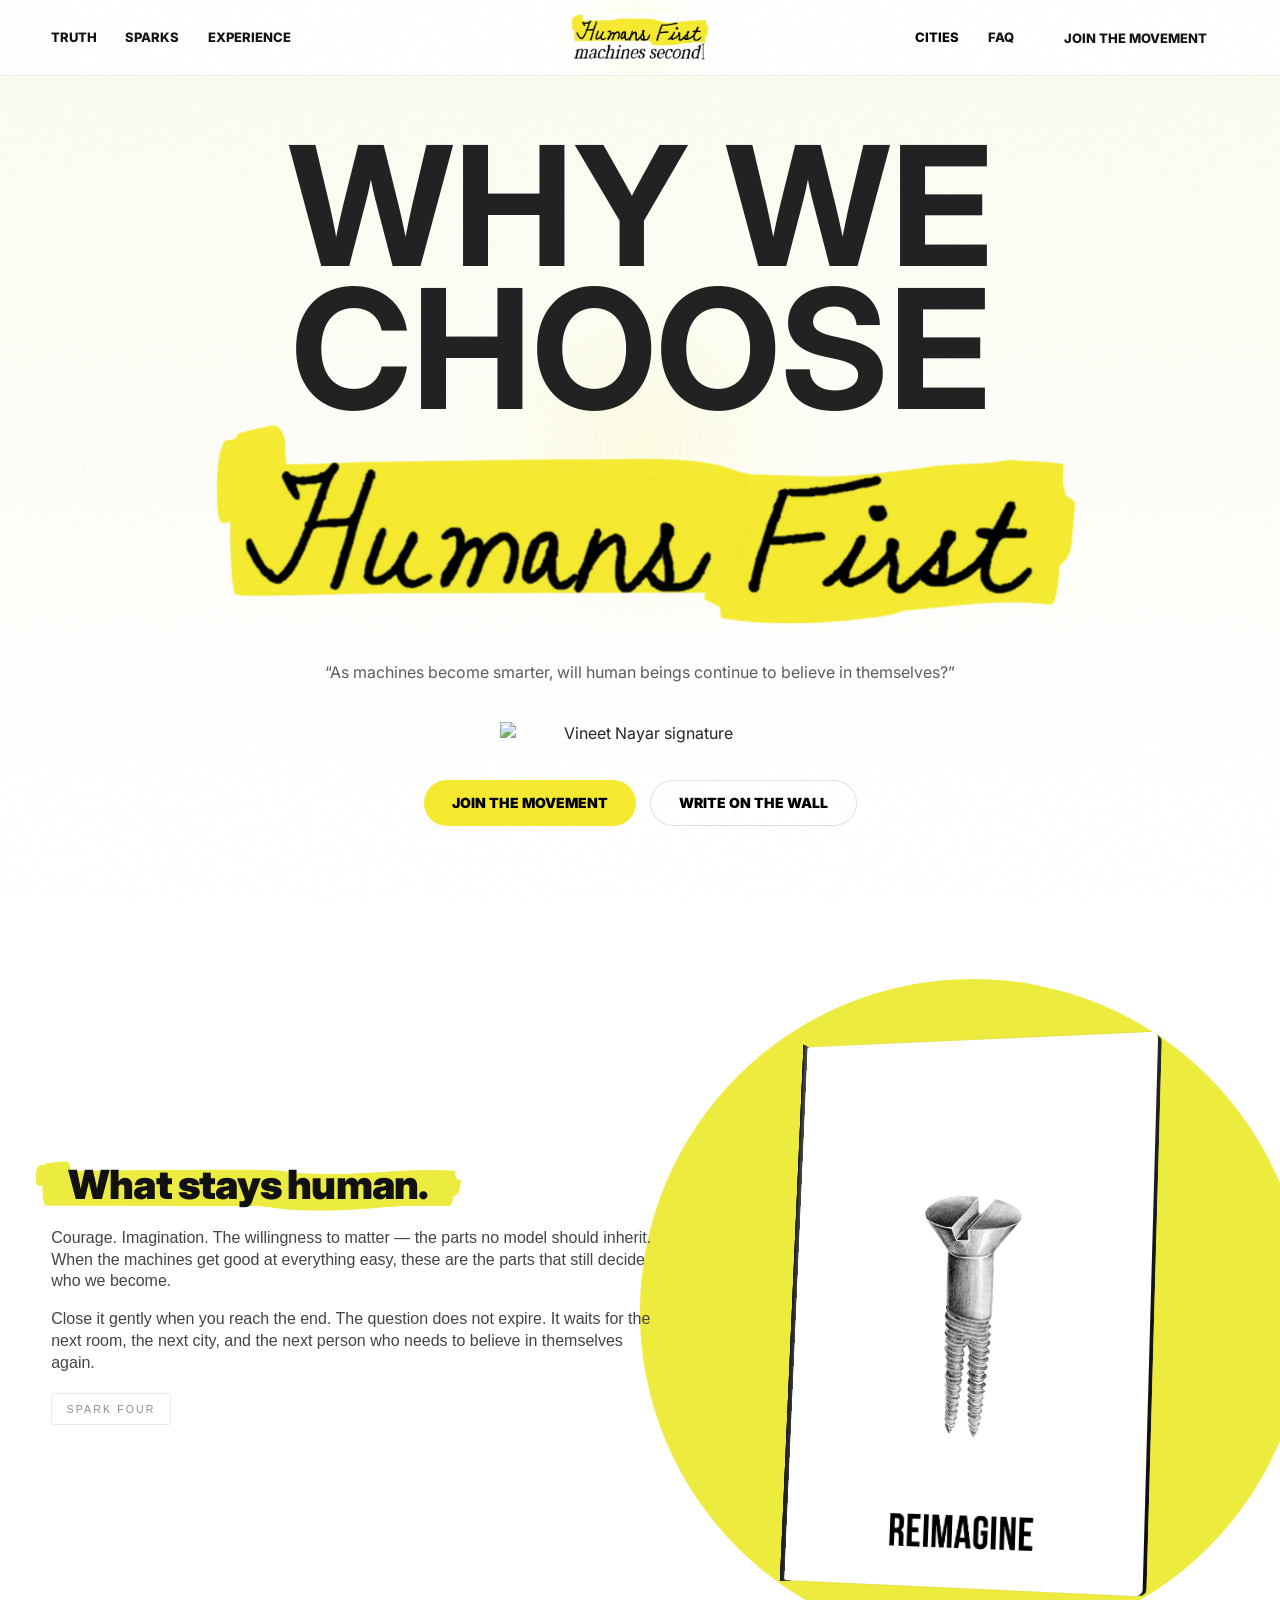
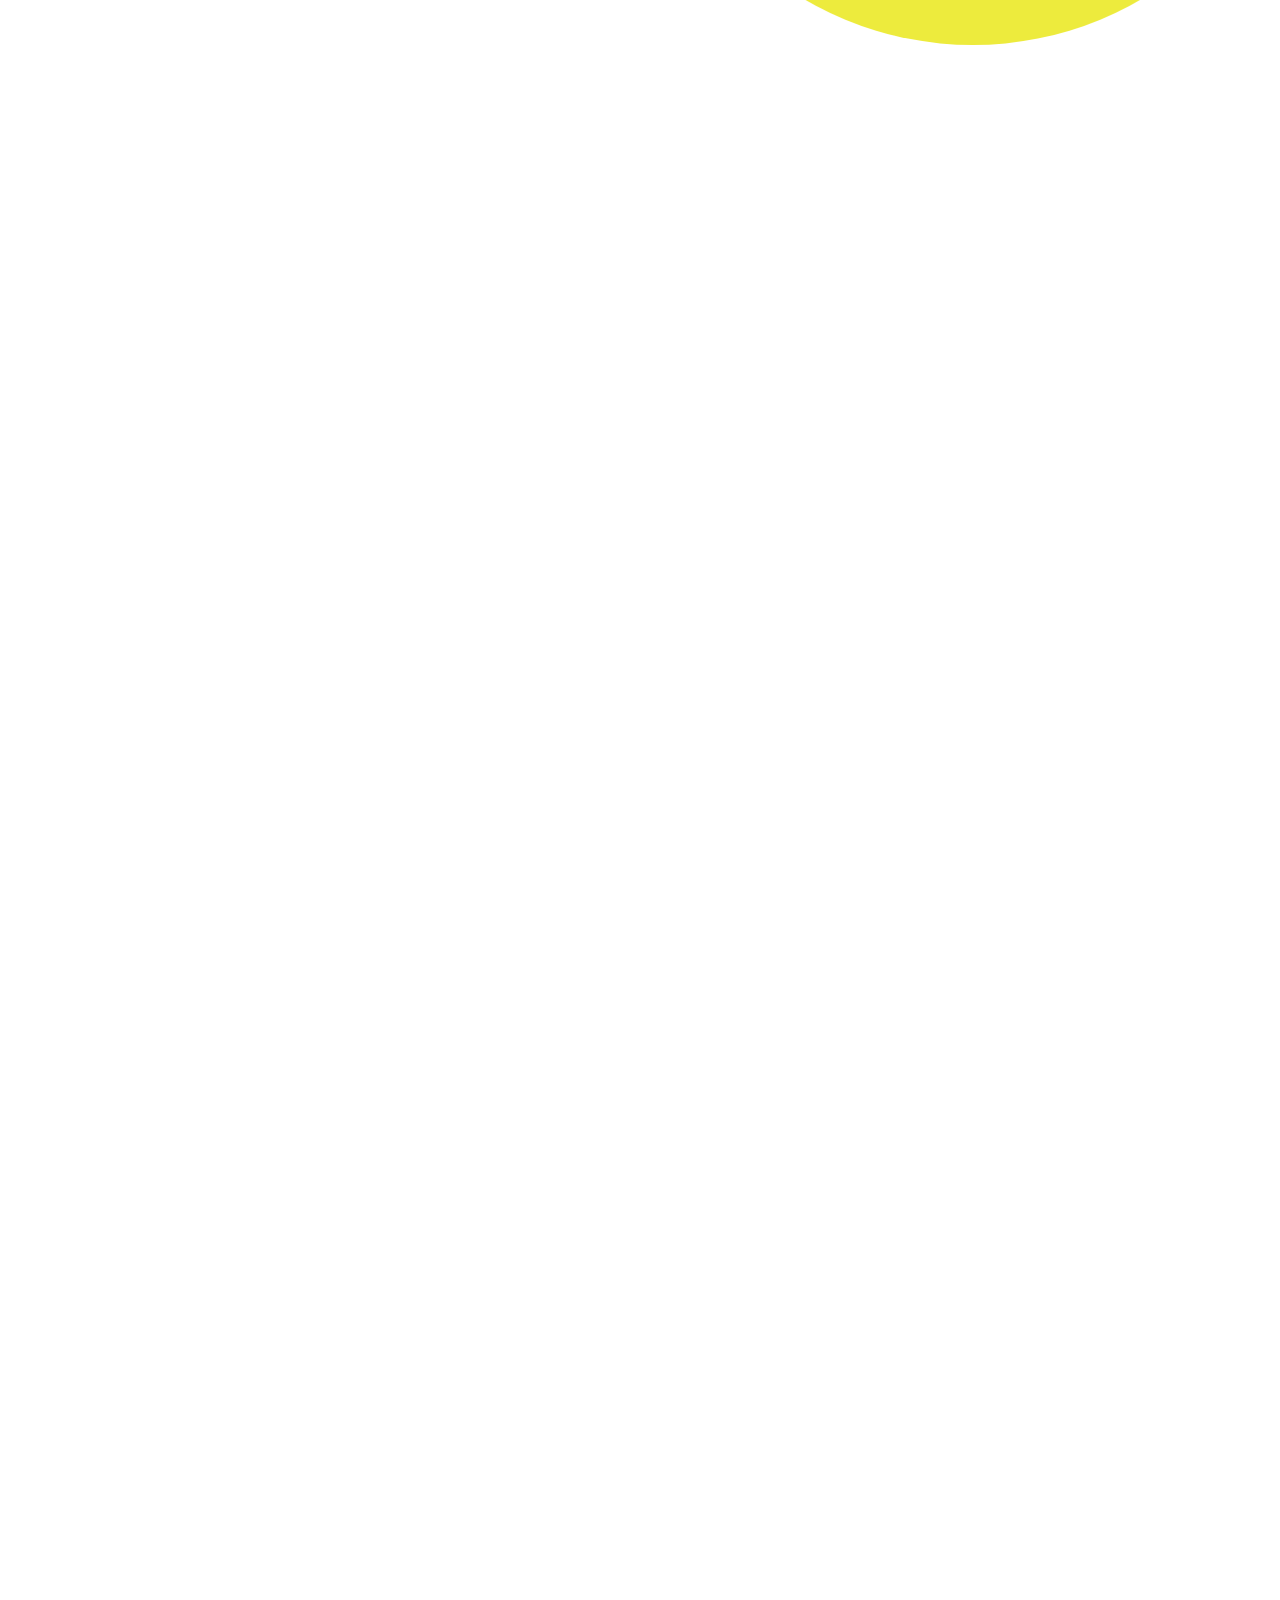
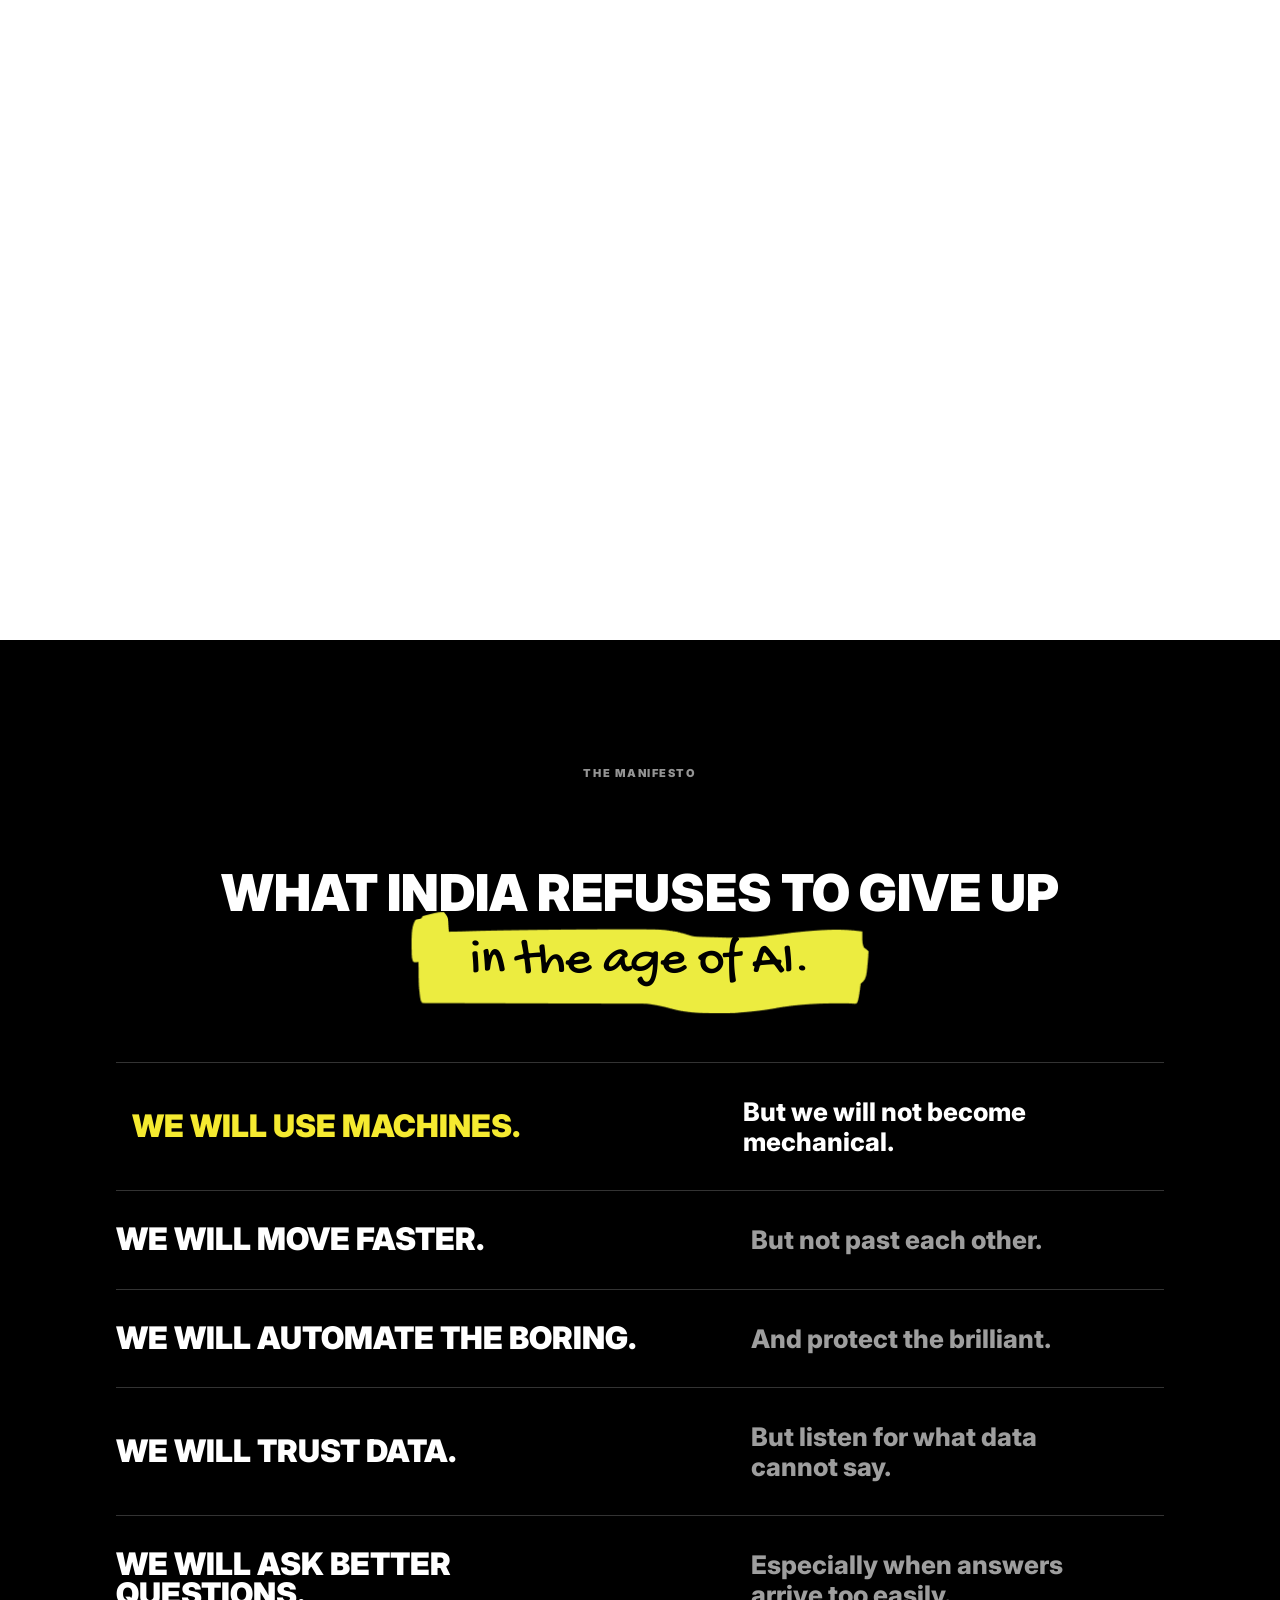
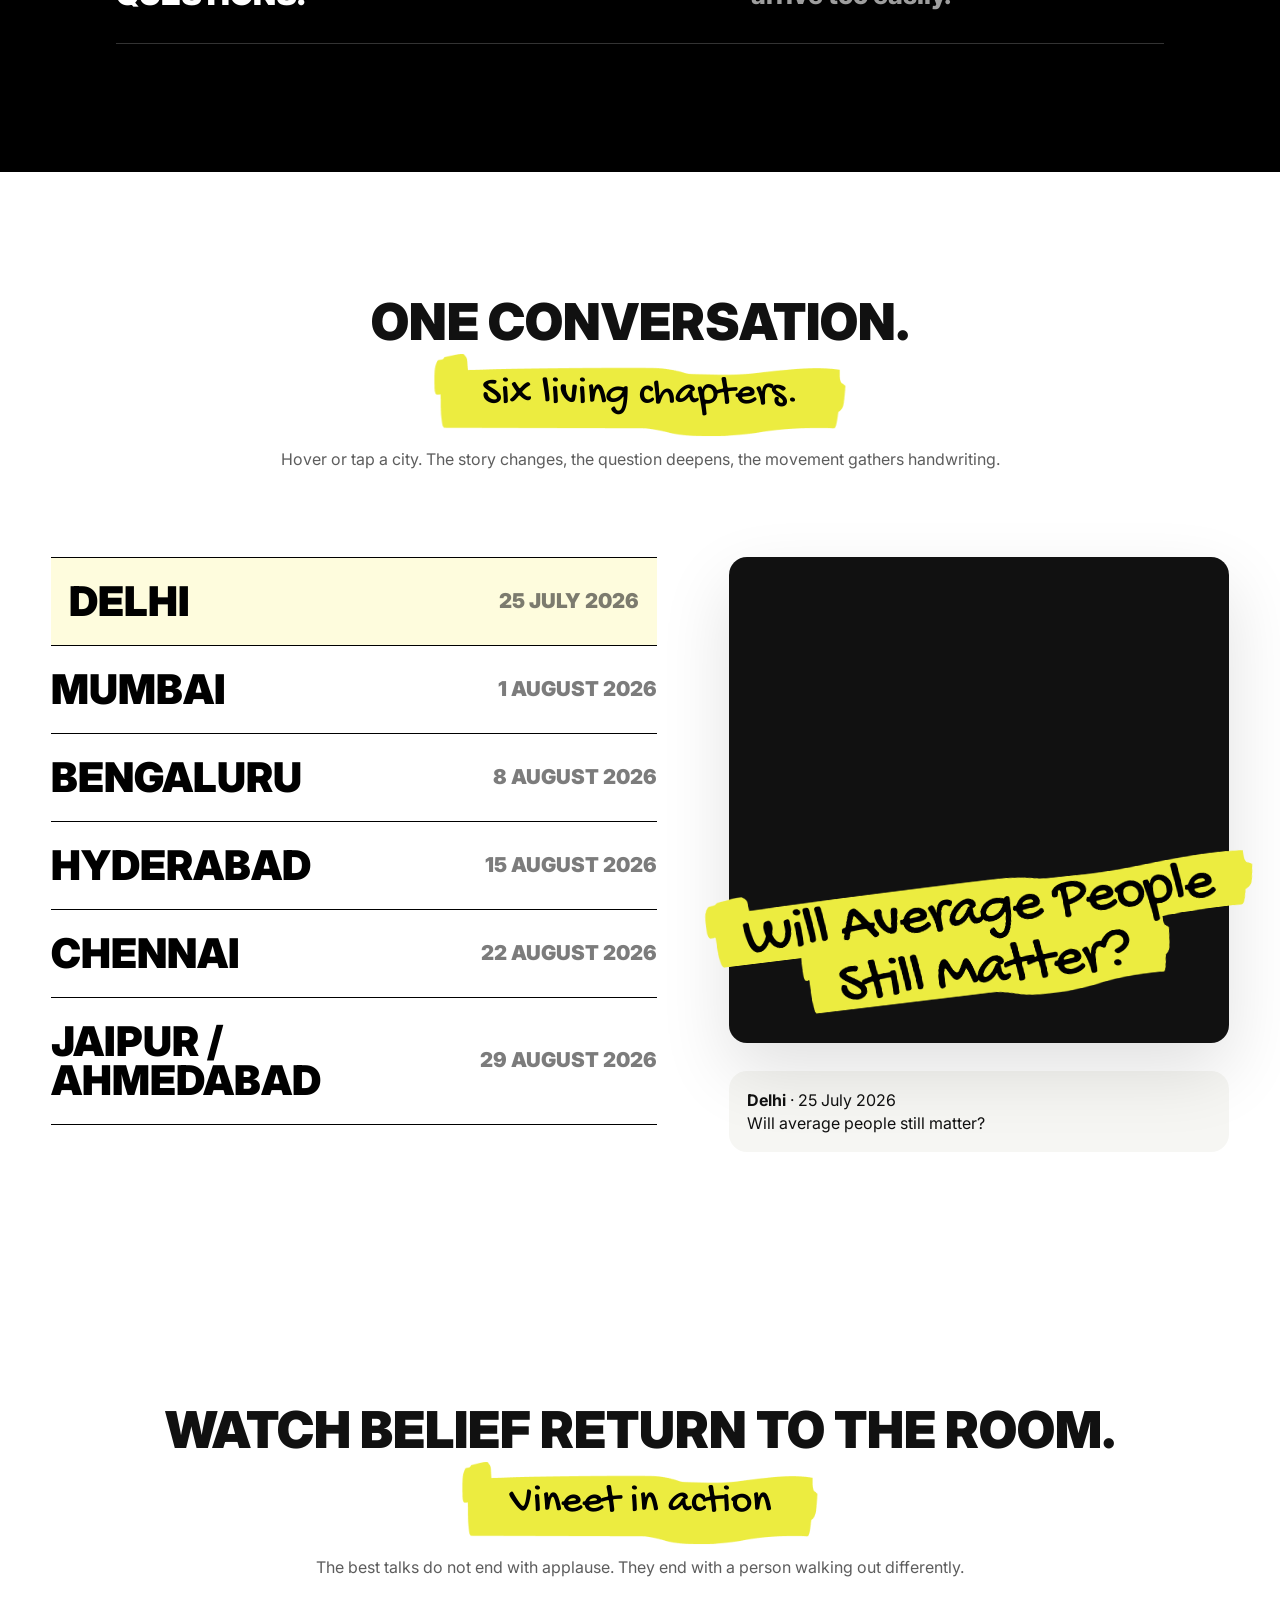
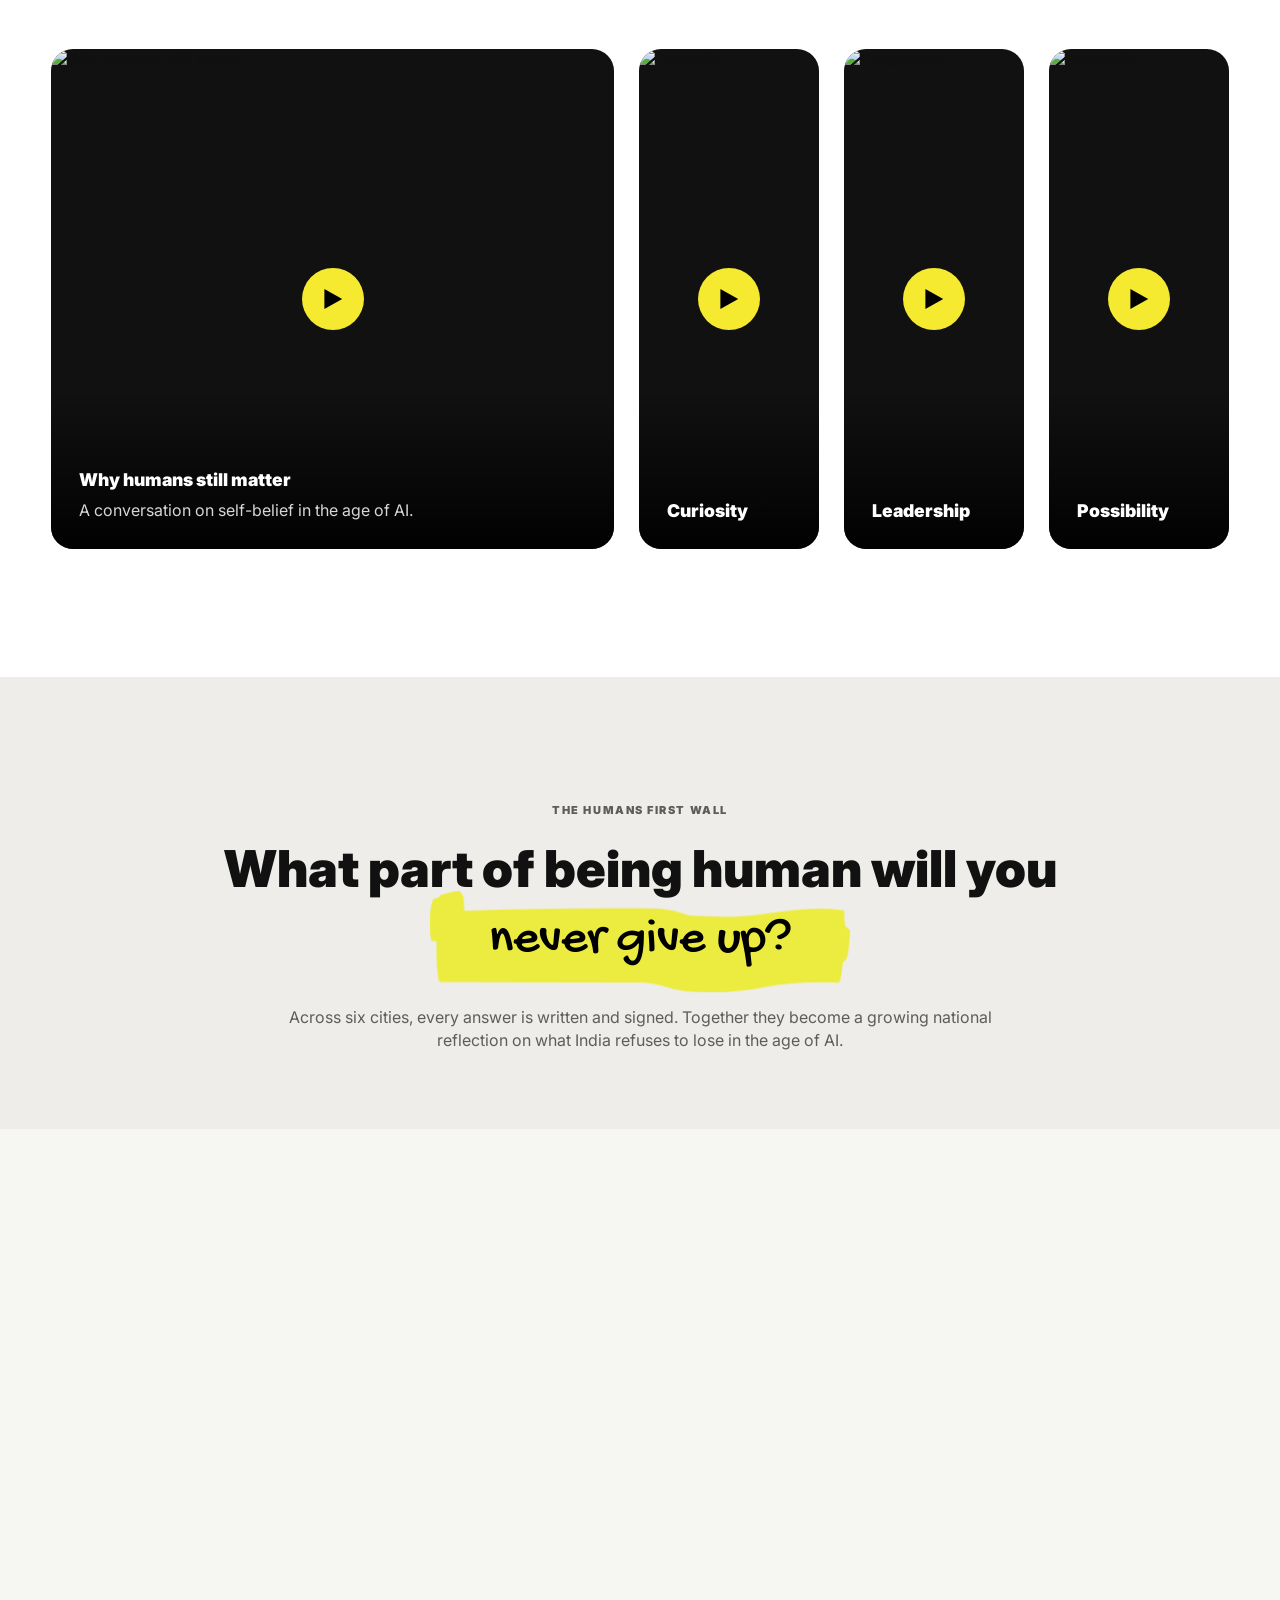
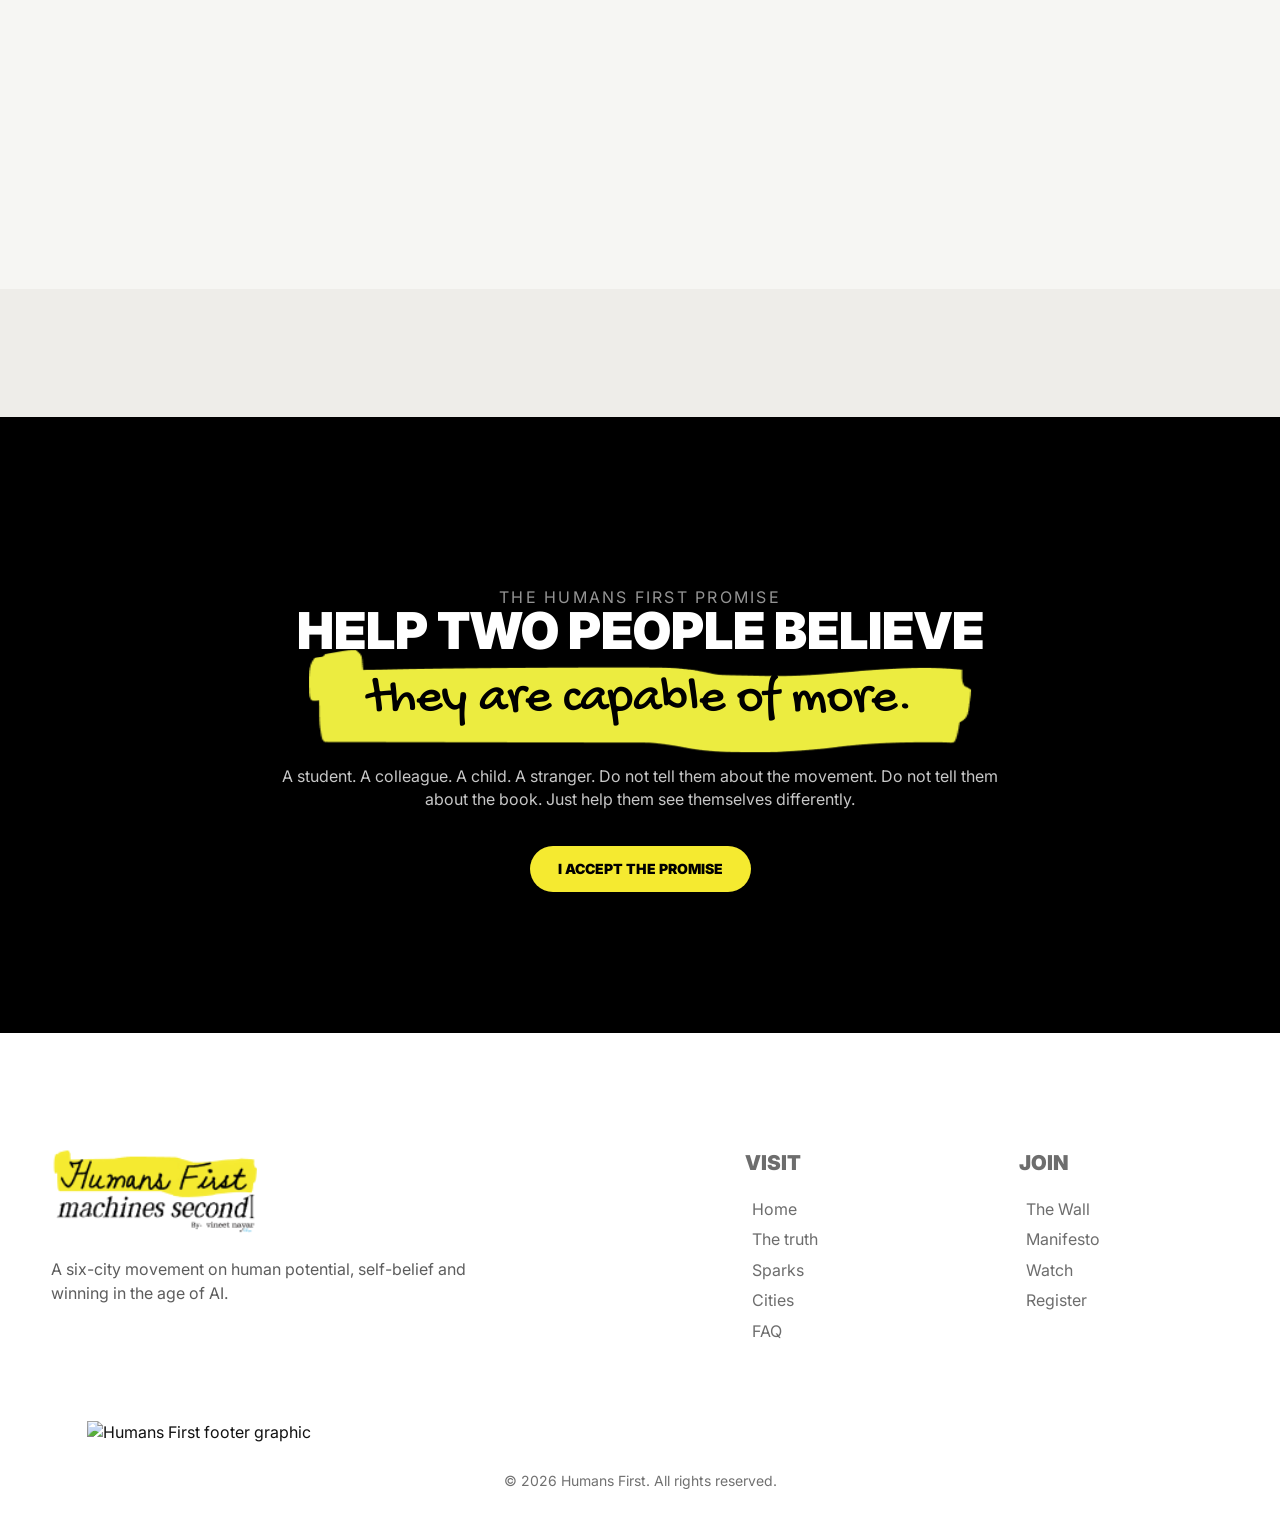
==== index.html @ f8908c8c "Initial commit: Vineet Nayar book UAT site Add HTML, CSS, JS, and assets for the book presentation s" ====
<!doctype html>
<html lang="en">
<head>
  <meta charset="utf-8" />
  <meta name="viewport" content="width=device-width, initial-scale=1" />
  <title>The Humans First Series - Stay Curious. Stay Inspired.</title>
  <meta name="description" content="A movement-led experience website for The Humans First Series with Vineet Nayar." />
  <link rel="preconnect" href="https://fonts.googleapis.com">
  <link rel="preconnect" href="https://fonts.gstatic.com" crossorigin>
  <link href="https://fonts.googleapis.com/css2?family=Gochi+Hand&family=Inter:wght@400;500;600;700;800;900&display=swap" rel="stylesheet">
  <link href="https://fonts.googleapis.com/css2?family=Playfair+Display:ital,wght@0,500;0,700;1,500&display=swap" rel="stylesheet">
  <link rel="stylesheet" href="styles.css?v=20260611-footer" />
  <link rel="stylesheet" href="humans-first-1.css?v=20260611-book-copy" />
</head>
<body>
  <div class="progress" aria-hidden="true"></div>
  <div class="noise" aria-hidden="true"></div>
  <div class="cursor-glow" aria-hidden="true"></div>

  <header class="topbar">
    <nav class="nav" aria-label="Primary navigation" data-nav>
      <span class="nav-orb" aria-hidden="true"></span>
      <div class="nav-group nav-left">
        <a href="#truth" data-section-link="truth">Truth</a>
        <a href="#sparks" data-section-link="sparks">Sparks</a>
        <a href="#experience" data-section-link="experience">Experience</a>
      </div>

      <a href="#top" class="brand" aria-label="The Humans First Series home">
        <img class="brand-logo" src="assets/figma/logo-no-underline.png" alt="Humans First Series" />
      </a>

      <div class="nav-group nav-right">
        <a href="#cities" data-section-link="cities">Cities</a>
        <a href="#faq" data-section-link="faq">FAQ</a>
        <button class="nav-cta magnetic" type="button" data-open-modal>Join the movement</button>
      </div>
    </nav>
  </header>

  <main id="top">
    <section class="hero" data-hero>
      <div class="hero-content">
        <h1 class="display">
          <span><b>Why we choose</b></span>
          <span><b><img class="hero-mark" src="assets/figma/hero-mark.png" alt="Humans First" /></b></span>
        </h1>

        <p class="hero-quote reveal on">“As machines become smarter, will human beings continue to believe in themselves?”</p>

        <img class="hero-signature" src="https://storage.googleapis.com/storage.magicpath.ai/user/291020608010072064/figma-assets/168b845d-7080-4a93-8f59-592f2b1e17f7.png" alt="Vineet Nayar signature" />

        <div class="hero-actions">
          <button class="btn magnetic" type="button" data-open-modal>Join the movement</button>
          <a class="btn secondary magnetic" href="#wall">Write on the wall</a>
        </div>
      </div>
    </section>

    <section class="hf-book-anim" data-hf-book aria-label="Humans First book experience">
      <div class="hf-track" id="hf-track">
        <div class="hf-stage">
          <div class="hf-hairline" id="hf-hairline" aria-hidden="true"></div>
          <div class="hf-circle" id="hf-circle" aria-hidden="true"></div>

          <div class="hf-book-scene" id="hf-bookScene">
            <div class="hf-book" id="hf-book">
              <div class="hf-back-board" aria-hidden="true"></div>
              <div class="hf-page-stack" aria-hidden="true">
                <span class="hf-page-layer"></span>
                <span class="hf-page-layer"></span>
                <span class="hf-page-layer"></span>
                <span class="hf-page-layer"></span>
                <span class="hf-page-layer"></span>
                <span class="hf-page-layer"></span>
                <span class="hf-page-layer"></span>
                <span class="hf-page-layer"></span>
                <span class="hf-page-layer"></span>
                <span class="hf-page-layer"></span>
                <span class="hf-page-layer"></span>
                <span class="hf-page-layer"></span>
              </div>
              <div class="hf-spine" aria-hidden="true"></div>
              <div class="hf-fore-edge" aria-hidden="true"></div>

              <div class="hf-sheet hf-page-base">
                <div class="hf-page-content" id="hf-pageBase"></div>
              </div>
              <div class="hf-sheet hf-turn" id="hf-turn">
                <div class="hf-page-content" id="hf-pageTurn"></div>
              </div>

              <div class="hf-sheet hf-cover" id="hf-cover">
                <img src="https://ik.imagekit.io/zkan0at6z/op%201.png" alt="Humans First, Machines Second book cover" />
              </div>

              <div class="hf-gloss" aria-hidden="true"></div>
              <button class="hf-cta" id="hf-cta" type="button"><span class="dot"></span>What it is</button>
            </div>
          </div>

          <div class="hf-blocks" id="hf-blocks">
            <div class="hf-block hf-block-tr">
              <div class="hf-ico"><svg viewBox="0 0 24 24" aria-hidden="true"><path d="M5 12h14M13 6l6 6-6 6"/></svg></div>
              <h3>NOT A LAUNCH.</h3>
              <p>A six-city conversation about confidence, possibility and the parts of us no machine should inherit.</p>
            </div>
            <div class="hf-block hf-block-bl">
              <div class="hf-ico"><svg viewBox="0 0 24 24" aria-hidden="true"><path d="M12 21s-7-4.35-9.5-8A5 5 0 0 1 12 6a5 5 0 0 1 9.5 7c-2.5 3.65-9.5 8-9.5 8z"/></svg></div>
              <h3>NOT ANTI-AI.</h3>
              <p>Pro-human. Pro-courage. Pro-imagination. Pro-the-person-who-has-forgotten-they-still-matter.</p>
            </div>
            <div class="hf-block hf-block-tl">
              <div class="hf-ico"><svg viewBox="0 0 24 24" aria-hidden="true"><path d="M4 19V5a2 2 0 0 1 2-2h10l4 4v12M8 7h6M8 11h8M8 15h5"/></svg></div>
              <h3>NOT A LECTURE.</h3>
              <p>Thirty sparks, not thirty rules — meant to be argued with, not memorised.</p>
            </div>
            <div class="hf-block hf-block-br">
              <div class="hf-ico"><svg viewBox="0 0 24 24" aria-hidden="true"><path d="M12 2v6M12 16v6M4 12h6M16 12h4M6 6l3 3M15 15l3 3M18 6l-3 3M9 15l-3 3"/></svg></div>
              <h3>NOT THE END.</h3>
              <p>The beginning of a question worth keeping: what stays human when the machines get good?</p>
            </div>
          </div>

          <div class="hf-copy">
            <div class="hf-panel" data-index="1">
              <div class="num">01 — THE PREMISE</div>
              <h3><span class="hf-heading-highlight">Humans first.</span></h3>
              <p>Before the tools, before the speed, before the scale — the person. Everything starts there. This book is not a manual for working faster. It is a reminder that judgment, conscience, and care still belong to us.</p>
              <p>Tap “What it is” to see how the movement begins. Then scroll slowly — the cover opens, the argument unfolds, and each page asks a different question about what we refuse to surrender.</p>
              <span class="tag">Spark One</span>
            </div>
            <div class="hf-panel" data-index="2">
              <div class="num">02 — THE TURN</div>
              <h3><span class="hf-heading-highlight">Machines second.</span></h3>
              <p>Not last, not feared — second. Powerful in service of judgment, never in place of it. Machines can calculate and recommend. They cannot carry the weight of a conscience or the context of a life lived in full.</p>
              <p>Turn the page and watch what changes: speed without soul is still just noise. The book makes room for a different kind of winning — one that keeps the human filament at the center.</p>
              <span class="tag">Spark Two</span>
            </div>
            <div class="hf-panel" data-index="3">
              <div class="num">03 — THE SPARKS</div>
              <h3><span class="hf-heading-highlight">Reimagine winning.</span></h3>
              <p>Thirty sparks to rethink what success looks like in an age that automates the easy parts. Each one is small enough to hold in your hand and sharp enough to cut through the fog of inevitability.</p>
              <p>Read one slowly. Push back if you disagree. This is not a book you finish in a hurry — it is a book you use to start better conversations in your team, your family, and your city.</p>
              <span class="tag">Spark Three</span>
            </div>
            <div class="hf-panel" data-index="4">
              <div class="num">04 — THE STAKES</div>
              <h3><span class="hf-heading-highlight">What stays human.</span></h3>
              <p>Courage. Imagination. The willingness to matter — the parts no model should inherit. When the machines get good at everything easy, these are the parts that still decide who we become.</p>
              <p>Close it gently when you reach the end. The question does not expire. It waits for the next room, the next city, and the next person who needs to believe in themselves again.</p>
              <span class="tag">Spark Four</span>
            </div>
          </div>

          <div class="hf-hero-cap" id="hf-heroCap">
            <h2>Humans First, Machines Second</h2>
            <div class="sub">Vineet Nayar · 30 Sparks to Reimagine Winning</div>
          </div>

          <div class="hf-cue" id="hf-cue">Scroll to explore</div>
        </div>
      </div>
    </section>

    <!-- Movement section hidden for now
    <section class="movement" data-movement>
      <div class="centerline" aria-hidden="true"></div>
      <div class="dotpin" aria-hidden="true"></div>
      <div class="movement-sticky">
        <div class="orb-stage">
          <div class="big-orb" aria-hidden="true"></div>
          <img class="book-mock" src="assets/figma/book.png" alt="Humans First Machines Second book mockup" />
        </div>
        <div class="move-copy left reveal">
          <h4>Not anti-AI.</h4>
          <p>Pro-human. Pro-courage. Pro-imagination. Pro-the-person-who-has-forgotten-they-still-matter.</p>
        </div>
        <div class="move-copy right reveal">
          <h4>Not a launch.</h4>
          <p>A six-city conversation about confidence, possibility and the parts of us no machine should inherit.</p>
        </div>
      </div>
    </section>
    -->

    <!-- Truth section hidden for now
    <section class="section truth" id="truth">
      <div class="wrap truth-grid">
        <div class="truth-copy">
          <p class="eyebrow reveal">The uneasy truth</p>
          <h2 class="display section-title reveal">People are not<br>afraid of AI.</h2>
          <p class="section-subtitle reveal"><span class="hand-highlight">They are afraid of becoming invisible.</span></p>
        </div>
        <div class="truth-panels" data-panels>
          <article class="truth-panel reveal active">
            <span>01</span>
            <h5>Students feel average before life begins.</h5>
            <p>They are told to move faster, learn faster, adapt faster until the future begins to sound like a race they joined late.</p>
          </article>
          <article class="truth-panel reveal">
            <span>02</span>
            <h5>Professionals keep proving they still matter.</h5>
            <p>Every new tool arrives with a small private question: am I becoming useful, or merely easier to replace?</p>
          </article>
          <article class="truth-panel reveal">
            <span>03</span>
            <h5>Leaders are building AI-first organizations.</h5>
            <p>But the winning organizations will be human-first: places where judgment, trust and courage move faster than fear.</p>
          </article>
        </div>
      </div>
    </section>
    -->

    <!-- Conversation section hidden for now -->
    <!--
    <section class="section conversation" id="conversation">
      <div class="wrap center">
        <h2 class="display section-title reveal">A book that behaves like a matchstick.</h2>
        <p class="section-subtitle reveal"><span class="hand-highlight">Thirty sparks. One fire.</span></p>
        <p class="lede reveal">Humans First, Machines Second is written for the moment when intelligence is everywhere and belief feels scarce. It does not ask people to outrun machines. It asks them to remember what machines do not carry: conscience, context, care, wonder, rebellion, forgiveness and the strange human ability to begin again.</p>

        <div class="cards cards-captioned">
          <article class="card reveal">
            <div class="card-flip">
              <img class="card-face card-front" src="assets/figma/trust.png" alt="Trust illustration" />
              <img class="card-face card-back" src="assets/figma/Trust-flip.png" alt="Trust illustration alternate" />
            </div>
            <h3 class="sr-only">Trust</h3>
          </article>
          <article class="card reveal">
            <div class="card-flip">
              <img class="card-face card-front" src="assets/figma/empower.png" alt="Empower illustration" />
              <img class="card-face card-back" src="assets/figma/Empower-flip.png" alt="Empower illustration alternate" />
            </div>
            <h3 class="sr-only">Empower</h3>
          </article>
          <article class="card amplify reveal">
            <div class="card-flip">
              <img class="card-face card-front" src="assets/figma/amplify.png" alt="Amplify illustration" />
              <img class="card-face card-back" src="assets/figma/Amplify-flip.png" alt="Amplify illustration alternate" />
            </div>
            <h3 class="sr-only">Amplify</h3>
          </article>
          <article class="card reveal">
            <div class="card-flip">
              <img class="card-face card-front" src="assets/figma/reimagine.png" alt="Reimagine illustration" />
              <img class="card-face card-back" src="assets/figma/Reimagine-flip.png" alt="Reimagine illustration alternate" />
            </div>
            <h3 class="sr-only">Reimagine</h3>
          </article>
        </div>
      </div>
    </section>
    -->

    <section class="section manifesto" id="manifesto">
      <div class="wrap manifesto-wrap">
        <p class="eyebrow reveal">The manifesto</p>
        <h2 class="display reveal manifesto-title">What India refuses to give up <span class="hand-highlight">in the age of AI.</span></h2>
        <div class="manifesto-lines" data-manifesto>
          <button type="button" class="manifesto-line reveal active"><h4>We will use machines.</h4><em>But we will not become mechanical.</em></button>
          <button type="button" class="manifesto-line reveal"><h4>We will move faster.</h4><em>But not past each other.</em></button>
          <button type="button" class="manifesto-line reveal"><h4>We will automate the boring.</h4><em>And protect the brilliant.</em></button>
          <button type="button" class="manifesto-line reveal"><h4>We will trust data.</h4><em>But listen for what data cannot say.</em></button>
          <button type="button" class="manifesto-line reveal"><h4>We will ask better questions.</h4><em>Especially when answers arrive too easily.</em></button>
        </div>
      </div>
    </section>

    <!-- Sparks section hidden for now -->
    <!--
    <section class="section sparks" id="sparks">
      <div class="wrap center">
        <p class="eyebrow reveal">Inside the book</p>
        <h2 class="display section-title reveal">Five sparks from thirty.</h2>
        <p class="lede reveal">Tap a spark. Let it open. Each is a small argument for human agency.</p>
      </div>
      <div class="wrap spark-list" data-accordion>
        <article class="spark-item open reveal">
          <button type="button"><h4>Your People Are Your Algorithm</h4><b>01</b></button>
          <div class="spark-body"><p>Tools do not create judgment. Dashboards do not create courage. The human filament is still the source of light.</p></div>
        </article>
        <article class="spark-item reveal">
          <button type="button"><h4>Humans Are the Loop</h4><b>02</b></button>
          <div class="spark-body"><p>People are not checkpoints in a machine process. They are the moral loop, the context loop, the consequence loop.</p></div>
        </article>
        <article class="spark-item reveal">
          <button type="button"><h4>AI Is a Guide, Not a God</h4><b>03</b></button>
          <div class="spark-body"><p>A recommendation can point. It cannot care. It cannot know what kind of life, company or country we are trying to build.</p></div>
        </article>
        <article class="spark-item reveal">
          <button type="button"><h4>AI Puts Jugaad on Steroids</h4><b>04</b></button>
          <div class="spark-body"><p>Human ingenuity under constraint is not obsolete. With AI, it becomes more available, more daring and more democratic.</p></div>
        </article>
        <article class="spark-item reveal">
          <button type="button"><h4>Highlight Hallucinations Early</h4><b>05</b></button>
          <div class="spark-body"><p>The confident wrong answer is the new workplace hazard. The antidote is alert, humble, human scrutiny.</p></div>
        </article>
      </div>
    </section>
    -->

    <!-- Experience section hidden for now -->
    <!--
    <section class="section experience" id="experience">
      <div class="wrap center">
        <p class="eyebrow reveal">The live experience</p>
        <h2 class="display section-title reveal experience-title">Designed like a memory, <span class="hand-highlight">not a meeting.</span></h2>
        <p class="lede reveal">No panel clutter. No cold podium. No corporate theatre. Just a room, a question, a story, a wall, a promise, and the possibility that someone leaves believing in themselves again.</p>
      </div>
      <div class="wrap experience-rail">
        <article class="rail-card featured reveal" data-rail-index="0"><div class="rail-content"><h5>Arrive</h5><p>Write on the Humans First Wall before the room tells you what to think.</p></div><div class="rail-image"><img class="rail-icon" src="assets/figma/enter.png" alt="Arrive" /></div></article>
        <article class="rail-card reveal" data-rail-index="1"><div class="rail-content"><h5>Listen</h5><p>A Sampark child, teacher or parent opens with a story. No statistics. Just life.</p></div><div class="rail-image"><img class="rail-icon" src="assets/figma/listen.png" alt="Listen" /></div></article>
        <article class="rail-card reveal" data-rail-index="2"><div class="rail-content"><h5>Reflect</h5><p>Vineet speaks for 30 minutes on winning without surrendering what makes us human.</p></div><div class="rail-image"><img class="rail-icon" src="assets/figma/reflect.png" alt="Reflect" /></div></article>
        <article class="rail-card reveal" data-rail-index="3"><div class="rail-content"><h5>Ask</h5><p>The audience brings its questions: careers, children, leadership, fear, hope.</p></div><div class="rail-image"><img class="rail-icon" src="assets/figma/ask.png" alt="Ask" /></div></article>
        <article class="rail-card reveal" data-rail-index="4"><div class="rail-content"><h5>Promise</h5><p>Help at least two people discover what they are capable of becoming.</p></div><div class="rail-image"><img class="rail-icon" src="assets/figma/promise.png" alt="Promise" /></div></article>
      </div>
    </section>
    -->

    <section class="section chapters" id="cities">
      <div class="wrap center">
        <h2 class="display section-title reveal">One conversation.</h2>
        <p class="section-subtitle reveal"><span class="hand-highlight">Six living chapters.</span></p>
        <p class="lede reveal">Hover or tap a city. The story changes, the question deepens, the movement gathers handwriting.</p>
      </div>

      <div class="wrap chapter-grid">
        <div class="city-list reveal" data-city-list>
          <button class="city-row active" type="button" data-city="Delhi" data-date="25 July 2026" data-theme="Will average people still matter?" data-video="https://ik.imagekit.io/zkan0at6z/8643641-uhd_3840_2160_24fps.mp4?updatedAt=1780983507081" data-image="assets/figma/placeholder-delhi.png">
            <span class="name">Delhi</span>
            <span class="date">25 July 2026</span>
          </button>
          <button class="city-row" type="button" data-city="Mumbai" data-date="1 August 2026" data-theme="The Human Advantage" data-video="https://ik.imagekit.io/zkan0at6z/7727179-hd_1920_1080_25fps.mp4?updatedAt=1780983507754" data-image="assets/figma/placeholder-mumbai.png">
            <span class="name">Mumbai</span>
            <span class="date">1 August 2026</span>
          </button>
          <button class="city-row" type="button" data-city="Bengaluru" data-date="8 August 2026" data-theme="What AI Cannot Replace" data-video="https://ik.imagekit.io/zkan0at6z/6973228-hd_1920_1080_25fps.mp4?updatedAt=1780983507511" data-image="assets/figma/placeholder-bengaluru.png">
            <span class="name">Bengaluru</span>
            <span class="date">8 August 2026</span>
          </button>
          <button class="city-row" type="button" data-city="Hyderabad" data-date="15 August 2026" data-theme="Why Human Potential Still Wins" data-video="https://ik.imagekit.io/zkan0at6z/6774848-uhd_3840_2160_30fps.mp4?updatedAt=1780983512081" data-image="assets/figma/placeholder-hyderabad.png">
            <span class="name">Hyderabad</span>
            <span class="date">15 August 2026</span>
          </button>
          <button class="city-row" type="button" data-city="Chennai" data-date="22 August 2026" data-theme="Stay Curious. Stay Inspired." data-video="https://ik.imagekit.io/zkan0at6z/15439576_2160_3840_30fps.mp4?updatedAt=1780983519372" data-image="assets/figma/placeholder-chennai.png">
            <span class="name">Chennai</span>
            <span class="date">22 August 2026</span>
          </button>
          <button class="city-row" type="button" data-city="Jaipur / Ahmedabad" data-date="29 August 2026" data-theme="What part of being human will you never give up?" data-video="https://commondatastorage.googleapis.com/gtv-videos-bucket/sample/TearsOfSteel.mp4" data-image="assets/figma/placeholder-jaipur-ahmedabad.png">
            <span class="name">Jaipur / Ahmedabad</span>
            <span class="date">29 August 2026</span>
          </button>
        </div>

        <aside class="city-preview reveal">
          <div class="city-preview-inner">
            <video class="city-video" id="cityVideo" autoplay muted loop playsinline>
              <source id="cityVideoSource" src="https://ik.imagekit.io/zkan0at6z/8643641-uhd_3840_2160_24fps.mp4?updatedAt=1780983507081" type="video/mp4">
            </video>
            <img class="city-deco" alt="" aria-hidden="true" />
          </div>
          <div class="city-caption">
            <strong id="cityName">Delhi</strong> &middot; <span id="cityDate">25 July 2026</span><br>
            <span id="cityTheme">Will average people still matter?</span>
          </div>
        </aside>
      </div>
    </section>

    <section class="section video-section" id="videos">
      <div class="wrap center">
        <h2 class="display section-title reveal">Watch belief return to the room.</h2>
        <p class="section-subtitle reveal"><span class="hand-highlight">Vineet in action</span></p>
        <p class="lede reveal">The best talks do not end with applause. They end with a person walking out differently.</p>
      </div>

      <div class="wrap video-grid">
        <article class="video-card featured reveal" tabindex="0" role="button" data-youtube="https://www.youtube.com/watch?v=uToRdEeLfw8">
          <img src="https://img.youtube.com/vi/uToRdEeLfw8/maxresdefault.jpg" alt="Why humans still matter" />
          <span class="play" aria-hidden="true">▶</span>
          <div class="video-overlay">
            <b>Why humans still matter</b>
            <p>A conversation on self-belief in the age of AI.</p>
          </div>
        </article>
        <article class="video-card reveal" tabindex="0" role="button" data-youtube="https://www.youtube.com/watch?v=9x0AHyG-ke0">
          <img src="https://img.youtube.com/vi/9x0AHyG-ke0/maxresdefault.jpg" alt="Curiosity" />
          <span class="play" aria-hidden="true">▶</span>
          <div class="video-overlay"><b>Curiosity</b></div>
        </article>
        <article class="video-card reveal" tabindex="0" role="button" data-youtube="https://www.youtube.com/watch?v=EW8lk860HPA">
          <img src="https://img.youtube.com/vi/EW8lk860HPA/maxresdefault.jpg" alt="Leadership" />
          <span class="play" aria-hidden="true">▶</span>
          <div class="video-overlay"><b>Leadership</b></div>
        </article>
        <article class="video-card reveal" tabindex="0" role="button" data-youtube="https://www.youtube.com/watch?v=cCdu67s_C5E">
          <img src="https://img.youtube.com/vi/cCdu67s_C5E/maxresdefault.jpg" alt="Possibility" />
          <span class="play" aria-hidden="true">▶</span>
          <div class="video-overlay"><b>Possibility</b></div>
        </article>
      </div>
    </section>

    <section class="wall-section" id="wall">
      <div class="wall-head center">
        <p class="eyebrow">The Humans First Wall</p>
        <h2 class="reveal">What part of being human will you <mark class="hand-highlight">never give up?</mark></h2>
        <p class="lede section-note reveal">Across six cities, every answer is written and signed. Together they become a growing national reflection on what India refuses to lose in the age of AI.</p>
      </div>

      <div class="wall-embed reveal">
        <iframe
          src="https://vineetnayar-book-dw.vercel.app/"
          title="Humans First Wall"
          loading="lazy"
          referrerpolicy="no-referrer-when-downgrade"
        ></iframe>
      </div>
    </section>

    <!-- FAQ section hidden for now -->
    <!--
    <section class="section faq" id="faq" data-faq>
      <div class="wrap faq-grid">
        <div class="faq-copy">
          <p class="eyebrow reveal">FAQ</p>
          <h3 class="display section-title reveal faq-title">Before you join <span class="hand-highlight">the room.</span></h3>
          <p class="lede reveal">A few clear answers, so the experience can stay simple, human and open.</p>
        </div>

        <div class="faq-list">
          <article class="faq-item open reveal">
            <button type="button" aria-expanded="true"><span>Is this a book launch?</span><b>+</b></button>
            <div class="faq-answer"><p>No. The book begins the conversation, but the room belongs to the people in it. Expect a live talk, questions, the Humans First Wall, the Promise and a signing experience.</p></div>
          </article>
          <article class="faq-item reveal">
            <button type="button" aria-expanded="false"><span>Who should attend?</span><b>+</b></button>
            <div class="faq-answer"><p>Students, professionals, educators, entrepreneurs, parents and leaders, especially anyone who has quietly wondered, "Will I still matter in the age of AI?"</p></div>
          </article>
          <article class="faq-item reveal">
            <button type="button" aria-expanded="false"><span>Is registration free?</span><b>+</b></button>
            <div class="faq-answer"><p>Yes. Seats are free, public and limited. Once a city fills, new registrations move to a waiting list.</p></div>
          </article>
          <article class="faq-item reveal">
            <button type="button" aria-expanded="false"><span>What is the Humans First Wall?</span><b>+</b></button>
            <div class="faq-answer"><p>It is a living wall at every city event where attendees answer one question: what part of being human will you never give up?</p></div>
          </article>
          <article class="faq-item reveal">
            <button type="button" aria-expanded="false"><span>Will the event be technical?</span><b>+</b></button>
            <div class="faq-answer"><p>No. This is not an AI trends session. It is a human conversation about relevance, courage, judgment, possibility and how to win without becoming machine-like.</p></div>
          </article>
        </div>
      </div>
    </section>
    -->

    <section class="promise">
      <video class="promise-video" autoplay muted loop playsinline preload="auto">
        <source src="assets/figma/bgvideo.mp4" type="video/mp4" />
      </video>
      <div class="promise-overlay"></div>
      <div class="wrap">
        <p class="eyebrow reveal">The Humans First Promise</p>
        <h2 class="display reveal promise-title">Help two people believe <span class="hand-highlight">they are capable of more.</span></h2>
        <p class="reveal">A student. A colleague. A child. A stranger. Do not tell them about the movement. Do not tell them about the book. Just help them see themselves differently.</p>
        <button class="btn reveal magnetic" type="button" data-open-modal>I accept the promise</button>
      </div>
    </section>
  </main>

  <footer class="footer">
    <div class="wrap footer-grid">
      <div>
        <img class="footer-logo" src="assets/figma/logo.png" alt="Humans First" />
        <p class="lede footer-note">A six-city movement on human potential, self-belief and winning in the age of AI.</p>
      </div>
      <div class="footer-links">
        <div>
          <h4>Visit</h4>
          <a href="#top">Home</a>
          <a href="#truth">The truth</a>
          <a href="#sparks">Sparks</a>
          <a href="#cities">Cities</a>
          <a href="#faq">FAQ</a>
        </div>
        <div>
          <h4>Join</h4>
          <a href="#wall">The Wall</a>
          <a href="#manifesto">Manifesto</a>
          <a href="#videos">Watch</a>
          <a href="#" data-open-modal>Register</a>
        </div>
      </div>
    </div>
    <img class="footer-graphic" src="https://storage.googleapis.com/storage.magicpath.ai/user/291020608010072064/figma-assets/99902f8e-baba-436e-aadf-2038baf65aba.svg" alt="Humans First footer graphic" />
    <p class="footer-copyright">© 2026 Humans First. All rights reserved.</p>
  </footer>

  <div class="modal video-modal" id="videoModal" aria-hidden="true">
    <div class="modal-card" role="dialog" aria-modal="true" aria-labelledby="videoModalTitle">
      <button class="modal-close" type="button" data-close-video-modal aria-label="Close video">×</button>
      <h2 id="videoModalTitle" class="sr-only">Video player</h2>
      <video id="videoModalPlayer" controls playsinline>
        <source id="videoModalSource" src="" type="video/mp4" />
        Your browser does not support embedded videos.
      </video>
    </div>
  </div>

  <script src="reveal.js?v=20260611-reveal-instant"></script>
  <script src="humans-first-1.js?v=20260611-hf1-intro"></script>
  <script src="script.js?v=20260611-rail-expand"></script>
</body>
</html>
---- styles.css ----
:root {
  --font: "Inter", system-ui, -apple-system, BlinkMacSystemFont, "Segoe UI", sans-serif;
  --ink: #111111;
  --muted: #5d5d5d;
  --paper: #ffffff;
  --soft: #f6f6f3;
  --soft-2: #efefea;
  --yellow: #f5ea30;
  --line: rgba(17, 17, 17, 0.12);
  --shadow: 0 28px 70px rgba(0, 0, 0, 0.12);
  --max: 1240px;
  --gutter: clamp(20px, 4vw, 56px);
  --header: 76px;
  --scroll: 0;
  --h2-size: clamp(27.2px, 3.97vw, 52.5px);
  --h3-size: clamp(21.6px, 3.14vw, 41.6px);
  --h4-size: clamp(16.8px, 2.43vw, 32px);
  --h5-size: clamp(14.4px, 1.92vw, 25.6px);
  --manifesto-heading-max: 520px;
  --body-size: clamp(16px, 1.125vw, 18px);
  --body-line: 1.48;
  --eyebrow-size: clamp(11px, 0.78vw, 13px);
  --eyebrow-gap: clamp(18px, 2.2vw, 28px);
}

* {
  box-sizing: border-box;
}

html {
  background: var(--paper);
  scroll-behavior: smooth;
  -webkit-font-smoothing: antialiased;
  text-rendering: optimizeLegibility;
}

body {
  margin: 0;
  overflow-x: hidden;
  color: var(--ink);
  background: var(--paper);
  font-family: var(--font);
  font-size: var(--body-size);
  font-weight: 400;
  line-height: var(--body-line);
}

body.modal-open {
  overflow: hidden;
}

a {
  color: inherit;
  text-decoration: none;
}

button,
input,
textarea,
select {
  font: inherit;
}

button {
  cursor: pointer;
}

img {
  display: block;
  max-width: 120%;
}

mark,
::selection {
  color: #000;
  background: var(--yellow);
}

mark {
  padding: 0 0.12em;
}

h2 {
  font-size: var(--h2-size);
}

h3 {
  font-size: var(--h3-size);
}

h4 {
  font-size: var(--h4-size);
}

h5 {
  font-size: var(--h5-size);
}

h1 .hand-highlight,
h2 .hand-highlight,
h3 .hand-highlight,
h4 .hand-highlight,
h5 .hand-highlight,
h6 .hand-highlight,
.section-subtitle .hand-highlight {
  font-weight: 400;
  line-height: 1;
  text-transform: none;
}

h1 .hand-highlight,
h2 .hand-highlight,
h3 .hand-highlight,
h4 .hand-highlight,
h5 .hand-highlight,
h6 .hand-highlight,
.section-subtitle .hand-highlight {
  position: relative;
  display: inline-block !important;
  width: auto;
  max-width: max-content;
  padding: 0.18em 0.45em;
  color: #000;
  font-family: "Gochi Hand", cursive;
  font-weight: 400;
  line-height: 1.05;
  text-transform: none;
  background: transparent;
  z-index: 2; /* ensure text sits above the highlight image */
}

h1 .hand-highlight,
h2 .hand-highlight,
h3 .hand-highlight,
h4 .hand-highlight,
h5 .hand-highlight,
h6 .hand-highlight {
  display: table !important;
}

.hand-highlight::before {
  content: "";
  position: absolute;
  left: 50%;
  top: 50%;
  transform: translate(-50%, -50%);
  width: calc(100% + 1.4em);
  height: 2em;
  background-image: url(assets/figma/Vector.png);
  background-repeat: no-repeat;
  background-position: center;
  background-size: 100% 100%;
  z-index: -2;
  pointer-events: none;
}

.sr-only {
  position: absolute;
  width: 1px;
  height: 1px;
  padding: 0;
  margin: -1px;
  overflow: hidden;
  clip: rect(0, 0, 0, 0);
  white-space: nowrap;
  border: 0;
}

.noise {
  position: fixed;
  inset: 0;
  z-index: 1000;
  pointer-events: none;
  opacity: 0.035;
  background-image: url("data:image/svg+xml,%3Csvg viewBox='0 0 220 220' xmlns='http://www.w3.org/2000/svg'%3E%3Cfilter id='n'%3E%3CfeTurbulence type='fractalNoise' baseFrequency='.65' numOctaves='4' stitchTiles='stitch'/%3E%3C/filter%3E%3Crect width='100%25' height='100%25' filter='url(%23n)' opacity='.55'/%3E%3C/svg%3E");
  mix-blend-mode: multiply;
}

.progress {
  position: fixed;
  top: 0;
  left: 0;
  z-index: 1200;
  width: calc(var(--scroll) * 1%);
  height: 4px;
  background: var(--yellow);
}

.topbar {
  position: fixed;
  top: 0;
  left: 0;
  right: 0;
  z-index: 900;
  height: var(--header);
  display: flex;
  align-items: center;
  background: rgba(255, 255, 255, 0.86);
  border-bottom: 1px solid rgba(17, 17, 17, 0.08);
  backdrop-filter: blur(18px) saturate(140%);
  transition: height 240ms ease, background 240ms ease;
}

.topbar.compact {
  height: 62px;
  background: rgba(255, 255, 255, 0.94);
}

.nav {
  width: min(var(--max), calc(100% - (var(--gutter) * 2)));
  margin: 0 auto;
  display: grid;
  grid-template-columns: minmax(0, 1fr) auto minmax(0, 1fr);
  align-items: center;
  gap: clamp(16px, 3vw, 40px);
}

.nav-group {
  display: flex;
  align-items: center;
  gap: clamp(16px, 2.2vw, 30px);
}

.nav-right {
  justify-content: flex-end;
}

.nav a,
.nav button {
  border: 0;
  background: transparent;
  color: #151515;
  font-size: 13px;
  font-weight: 800;
  line-height: 1;
  text-transform: uppercase;
}

.nav a {
  position: relative;
  padding: 10px 0;
}

.nav a::after {
  content: none;
}

.nav a:hover::after,
.nav a:focus-visible::after {
  transform: none;
}

.brand {
  min-width: max-content;
  display: inline-flex;
  align-items: center;
  justify-content: center;
  padding: 8px 0;
}

.brand-logo {
  width: min(180px, 28vw);
  height: auto;
  padding: 20px;
}

.nav-cta,
.btn {
  display: inline-flex;
  align-items: center;
  justify-content: center;
  min-height: 46px;
  border: 0;
  border-radius: 999px;
  background: #000;
  color: #fff;
  padding: 0 22px;
  font-size: 14px;
  font-weight: 900;
  line-height: 1;
  text-transform: uppercase;
  transition: transform 220ms ease, box-shadow 220ms ease, background 220ms ease;
}

.nav-cta:hover,
.btn:hover {
  transform: translateY(-2px);
  box-shadow: 0 12px 28px rgba(0, 0, 0, 0.18);
}

.btn {
  background: var(--yellow);
  color: #000;
  padding: 0 28px;
}

.btn.secondary {
  background: #fff;
  border: 1px solid var(--line);
}

.wrap {
  width: min(var(--max), calc(100% - (var(--gutter) * 2)));
  margin: 0 auto;
}

.truth > .wrap {
  width: 100%;
  max-width: none;
  padding: 0 var(--gutter);
}

.center {
  text-align: center;
}

.section {
  position: relative;
  padding: clamp(90px, 10vw, 150px) 0;
  scroll-margin-top: calc(var(--header) + 28px);
}

.display {
  margin: 0;
  font-family: var(--font);
  font-weight: 900;
  line-height: 0.86;
  text-transform: uppercase;
}

.section-title {
  max-width: 980px;
  margin: 0 auto;
  font-size: var(--h2-size);
}

.section-subtitle {
  margin: 22px auto 0;
  color: #1c1c1c;
  font-size: clamp(19.2px, 3.2vw, 43.2px);
  font-weight: 800;
  line-height: 1.02;
}

.eyebrow {
  margin: 0 0 var(--eyebrow-gap);
  color: var(--muted);
  font-size: var(--eyebrow-size);
  font-weight: 900;
  line-height: 1;
  letter-spacing: 0.14em;
  text-transform: uppercase;
}

.lede {
  max-width: 760px;
  margin: 24px auto 0;
  color: var(--muted);
  font-size: var(--body-size);
  font-weight: 400;
  line-height: var(--body-line);
}

.section-note {
  margin-top: 28px;
}

.reveal {
  opacity: 0;
  transform: translateY(20px);
  transition: opacity 0.4s ease, transform 0.4s ease;
}

.reveal.on {
  opacity: 1;
  transform: none;
}

.hero {
  position: relative;
  min-height: 100svh;
  display: grid;
  place-items: center;
  overflow: hidden;
  padding: calc(var(--header) + 56px) var(--gutter) 72px;
  background: linear-gradient(180deg, #fbfbef 0%, #ffffff 88%);
  scroll-margin-top: var(--header);
}

.hero::after {
  content: "";
  position: absolute;
  left: 0;
  right: 0;
  bottom: 0;
  height: 28%;
  background: linear-gradient(180deg, rgba(255, 255, 255, 0), #fff);
  pointer-events: none;
}

.hero-abstract {
  position: absolute;
  left: 50%;
  top: 50%;
  width: min(72vw, 1040px);
  opacity: 0.28;
  filter: saturate(0.9);
  transform: translate(-50%, -50%) scale(calc(0.94 + var(--scrollHero, 0) * 0.1));
  animation: float 7s ease-in-out infinite alternate;
}

@keyframes float {
  from {
    translate: 0 -10px;
  }

  to {
    translate: 0 10px;
  }
}

.hero-content {
  position: relative;
  z-index: 2;
  width: min(1120px, 100%);
  display: grid;
  justify-items: center;
  text-align: center;
}

.hero-logo {
  display: inline-grid;
  gap: 4px;
  margin-bottom: clamp(30px, 5vw, 58px);
  padding: 10px 18px 12px;
  border: 1px solid rgba(0, 0, 0, 0.1);
  border-radius: 18px;
  background: rgba(255, 255, 255, 0.78);
  box-shadow: 0 16px 40px rgba(0, 0, 0, 0.08);
  backdrop-filter: blur(10px);
}

.hero-logo span {
  display: block;
  min-width: 174px;
  padding: 4px 14px 6px;
  background: var(--yellow);
  color: #000;
  font-size: clamp(22.4px, 3.2vw, 35.2px);
  font-weight: 900;
  line-height: 0.95;
  text-transform: uppercase;
}

.hero h1 {
  max-width: 1080px;
  color: #222;
  font-size: clamp(62px, 13vw, 178px);
}

.hero h1 span {
  display: block;
  overflow: hidden;
}

.hero h1 b {
  display: block;
  transform: translateY(110%);
  animation: rise 900ms cubic-bezier(0.16, 1, 0.3, 1) forwards;
}

.hero h1 span:nth-child(2) b {
  animation-delay: 90ms;
}

.hero-mark {
  width: min(72vw, 900px);
  margin: clamp(-14px, -1vw, -6px) auto 0;
}

@keyframes rise {
  to {
    transform: translateY(0);
  }
}

.hero-quote {
  max-width: 800px;
  margin-top: 30px;
  color: var(--muted);
  font-size: var(--body-size);
  font-weight: 400;
  line-height: var(--body-line);
}

.hero-signature {
  width: min(280px, 58vw);
  margin-top: 22px;
  opacity: 0.92;
  mix-blend-mode: multiply;
}

.hero-actions {
  display: flex;
  flex-wrap: wrap;
  justify-content: center;
  gap: 14px;
  margin-top: 34px;
}

.scroll-cue {
  position: absolute;
  left: 50%;
  bottom: 30px;
  z-index: 3;
  display: grid;
  justify-items: center;
  gap: 9px;
  transform: translateX(-50%);
  color: var(--muted);
  font-size: 12px;
  font-weight: 900;
  text-transform: uppercase;
}

.scroll-cue::after {
  content: "";
  width: 1px;
  height: 42px;
  background: linear-gradient(var(--yellow), transparent);
}

.movement {
  position: relative;
  z-index: 2;
  height: 360vh;
  background: #fff;
  scroll-margin-top: var(--header);
}

main > .section,
main > .wall-section,
main > .promise {
  position: relative;
  z-index: 2;
}

.centerline {
  position: absolute;
  left: 50%;
  top: 0;
  width: 1px;
  height: 82%;
  background: #000;
  opacity: 0.86;
}

.dotpin {
  position: absolute;
  left: calc(50% - 11px);
  top: -11px;
  width: 22px;
  height: 22px;
  border-radius: 50%;
  background: var(--yellow);
}

.movement-sticky {
  position: sticky;
  top: var(--header);
  height: calc(100vh - var(--header));
  display: grid;
  place-items: center;
  overflow: hidden;
}

.orb-stage {
  position: relative;
  width: min(70vw, calc(100vh - var(--header) - 96px), 760px);
  aspect-ratio: 1;
  display: grid;
  place-items: center;
  transform: scale(calc(0.18 + var(--pMovement, 0) * 0.82));
}

.big-orb {
  position: absolute;
  inset: 0;
  border-radius: 50%;
  background: var(--yellow);
  box-shadow: 0 44px 90px rgba(245, 234, 48, 0.18);
  transform: rotate(calc(var(--pMovement, 0) * 36deg));
}

.orb-stage .texture {
  position: absolute;
  left: 7%;
  bottom: 20%;
  width: 86%;
  opacity: 0.22;
  mix-blend-mode: multiply;
}

.book-mock {
  position: relative;
  width: 104%;
  max-width: 880px;
  filter: drop-shadow(0 24px 42px rgba(0, 0, 0, 0.25));
  transform: translateY(calc((0.5 - var(--pMovement, 0)) * 58px)) rotate(calc(-8deg + var(--pMovement, 0) * 8deg));
}

.move-copy {
  position: absolute;
  z-index: 3;
  max-width: 450px;
}

.move-copy.left {
  left: 8vw;
  bottom: 12vh;
}

.move-copy.right {
  right: 7vw;
  top: 29vh;
}

.move-copy h2,
.move-copy h3,
.move-copy h4 {
  margin: 0 0 12px;
  font-weight: 900;
  line-height: 0.98;
  text-transform: uppercase;
}

.move-copy p {
  margin: 0;
  color: #222;
  font-size: clamp(17px, 1.25vw, 21px);
  line-height: 1.42;
}

.conversation {
  background: #fff;
}

.conversation .section-title {
  font-size: var(--h2-size);
}

.cards {
  display: grid;
  grid-template-columns: repeat(4, 1fr);
  gap: 20px;
  margin-top: clamp(44px, 6vw, 72px);
  padding: 50px 20px;
}

.card {
  position: relative;
  aspect-ratio: 331 / 427;
  overflow: visible;
  border: 0;
  border-radius: 0;
  background: transparent;
  perspective: 1200px;
  transition: transform 260ms ease;
}

.card:hover {
  transform: translateY(-8px);
}

.card-flip {
  position: absolute;
  inset: 0;
  transform-style: preserve-3d;
  transition: transform 700ms cubic-bezier(0.16, 1, 0.3, 1);
}

.card:hover .card-flip,
.card:focus-within .card-flip {
  transform: rotateY(180deg);
}

.card-face {
  position: absolute;
  inset: 0;
  width: 100%;
  height: 100%;
  object-fit: cover;
  backface-visibility: hidden;
}

.card-back {
  transform: rotateY(180deg);
}

.card.amplify {
  background: transparent;
}

.card h3 {
  position: relative;
  z-index: 2;
  margin: 0 0 10px;
  font-weight: 900;
  line-height: 1;
  text-transform: uppercase;
}

.card p {
  position: relative;
  z-index: 2;
  margin: 0;
  font-size: 15px;
  line-height: 1.4;
}

.chapters {
  background: #fff;
}

.chapter-grid {
  display: grid;
  grid-template-columns: minmax(0, 1fr) minmax(340px, 500px);
  gap: clamp(36px, 6vw, 72px);
  align-items: start;
  margin-top: clamp(52px, 7vw, 86px);
}

.city-list {
  display: grid;
  max-width: 720px;
  margin-left: auto;
}

.city-row {
  display: grid;
  grid-template-columns: minmax(0, 1fr) auto;
  align-items: center;
  gap: 20px;
  width: 100%;
  border: 0;
  border-top: 1px solid #000;
  background: transparent;
  padding: 24px 0;
  text-align: left;
  transition: background 220ms ease, padding 220ms ease;
}

.city-row:last-child {
  border-bottom: 1px solid #000;
}

.city-row:hover,
.city-row:focus-visible,
.city-row.active {
  padding-inline: 18px;
  background: rgba(245, 234, 48, 0.16);
}

.city-row .name {
  font-size: clamp(25.6px, 3.2vw, 44.8px);
  font-weight: 900;
  line-height: 0.95;
  text-transform: uppercase;
}

.city-row .date {
  color: rgba(36, 36, 36, 0.6);
  font-size: clamp(14.4px, 1.6vw, 22.4px);
  font-weight: 900;
  line-height: 1;
  text-transform: uppercase;
  white-space: nowrap;
}

.city-preview {
  position: sticky;
  top: calc(var(--header) + 24px);
  min-height: 540px;
  display: grid;
  grid-template-rows: minmax(0, auto) minmax(0, auto);
}

.city-preview-inner {
  position: relative;
}

.city-video {
  width: 100%;
  aspect-ratio: 1.03;
  object-fit: cover;
  border-radius: 18px;
  box-shadow: var(--shadow);
  background: #111;
}

.city-deco {
  display: none;
  position: absolute;
  left: -4%;
  bottom: 10%;
  z-index: 2;
  width: 110%;
  pointer-events: none;
  transform: rotate(-7deg);
}

.city-deco[src] {
  display: block;
}

.city-caption {
  margin-top: 22px;
  padding: 18px;
  border-radius: 18px;
  background: var(--soft);
  color: #111;
  line-height: 1.4;
}

.video-section {
  background: #fff;
}

.video-section .section-title {
  font-size: var(--h2-size);
}

.video-grid {
  display: flex;
  flex-wrap: nowrap;
  gap: 25px;
  margin-top: clamp(44px, 6vw, 70px);
}

.video-card {
  position: relative;
  min-height: 500px;
  overflow: hidden;
  border-radius: 22px;
  background: #111;
  transition: transform 260ms ease, filter 260ms ease, flex 260ms ease;
  cursor: pointer;
  flex: 0 0 180px;
}

.video-card:not(.featured) {
  min-width: 180px;
}

.video-card.featured {
  flex: 2 1 0;
  min-width: 380px;
}

.video-card:hover {
  transform: translateY(-6px) scale(1.02);
  filter: saturate(1.08);
}

.video-card img {
  width: 100%;
  height: 100%;
  object-fit: cover;
  transition: transform 600ms ease, opacity 260ms ease;
}

.video-card:hover img {
  transform: scale(1.05);
}

.video-overlay {
  position: absolute;
  left: 0;
  right: 0;
  bottom: 0;
  min-height: 160px;
  display: flex;
  flex-direction: column;
  justify-content: flex-end;
  padding: 28px;
  color: #fff;
  background: linear-gradient(180deg, rgba(0, 0, 0, 0), rgba(0, 0, 0, 0.92));
}

.video-overlay b {
  font-size: 17.6px;
  font-weight: 900;
  line-height: 1.15;
}

.video-overlay p {
  margin: 9px 0 0;
  color: rgba(255, 255, 255, 0.84);
  font-size: 16px;
  line-height: 1.4;
}

.play {
  position: absolute;
  left: 50%;
  top: 50%;
  width: 62px;
  height: 62px;
  display: grid;
  place-items: center;
  border-radius: 50%;
  background: var(--yellow);
  color: #000;
  font-size: 22px;
  font-weight: 900;
  transform: translate(-50%, -50%);
}

.wall-section {
  padding: clamp(88px, 10vw, 150px) 0;
  overflow: hidden;
  background: #EEEDE9;
  scroll-margin-top: calc(var(--header) + 28px);
}

.wall-head {
  width: min(var(--max), calc(100% - (var(--gutter) * 2)));
  margin: 0 auto;
  text-align: center;
}

.wall-head .eyebrow,
.wall-head h2,
.wall-head .lede {
  text-align: center;
}

.wall-head h2 {
  max-width: 1020px;
  margin: 22px auto 0;
  font-weight: 900;
  line-height: 0.98;
}

.wall-head h2 .hand-highlight {
  display: table !important;
  margin: 12px auto 0;
}

.whiteboard {
  position: relative;
  width: min(var(--max), calc(100% - (var(--gutter) * 2)));
  min-height: 560px;
  margin: clamp(46px, 6vw, 76px) auto 0;
  overflow: hidden;
  border: 1px solid rgba(0, 0, 0, 0.08);
  border-radius: 24px;
  background-color: #fffef6;
  background-image:
    linear-gradient(rgba(21, 20, 15, 0.05) 1px, transparent 1px),
    linear-gradient(90deg, rgba(21, 20, 15, 0.035) 1px, transparent 1px);
  background-size: 32px 32px;
  box-shadow: var(--shadow);
}

.wall-embed {
  width: 100%;
  margin: clamp(46px, 6vw, 76px) auto 0;
}

.wall-embed iframe {
  display: block;
  width: 100%;
  min-height: min(760px, 86vh);
  border: 0;
  background: var(--soft);
}

.sticky-note {
  position: absolute;
  z-index: 2;
  left: var(--x);
  top: var(--y);
  width: var(--w);
  min-height: var(--h);
  display: flex;
  align-items: center;
  justify-content: center;
  padding: 16px;
  border-radius: 12px;
  background: var(--yellow);
  box-shadow: 0 14px 34px rgba(0, 0, 0, 0.16);
  text-align: center;
  transform: rotate(var(--r));
  transition: transform 240ms ease, box-shadow 240ms ease;
  user-select: none;
  touch-action: none;
  cursor: grab;
}

.sticky-note:hover {
  z-index: 20;
  box-shadow: 0 20px 42px rgba(0, 0, 0, 0.2);
  transform: translateY(-4px) rotate(0deg);
}

.sticky-note .text {
  display: block;
  color: #111;
  font-size: clamp(18px, 2vw, 28px);
  font-weight: 800;
  line-height: 1.08;
}

.sticky-note .author {
  display: block;
  margin-top: 8px;
  color: rgba(17, 17, 17, 0.66);
  font-size: 13px;
  font-weight: 800;
}

.note-1 { --w: 146px; --h: 109px; --x: 19%; --y: 37%; --r: -3deg; }
.note-2 { --w: 327px; --h: 114px; --x: 33%; --y: 56%; --r: 1.5deg; }
.note-3 { --w: 118px; --h: 104px; --x: 49%; --y: 39%; --r: 4deg; }
.note-4 { --w: 189px; --h: 110px; --x: 63%; --y: 61%; --r: -2deg; }
.note-5 { --w: 214px; --h: 112px; --x: 72%; --y: 35%; --r: 2deg; }
.note-6 { --w: 194px; --h: 104px; --x: 22%; --y: 65%; --r: 2deg; }
.note-7 { --w: 126px; --h: 103px; --x: 82%; --y: 56%; --r: -5deg; }

.wall-input {
  position: absolute;
  left: 50%;
  bottom: 24px;
  z-index: 10;
  width: min(650px, calc(100% - 40px));
  display: flex;
  gap: 10px;
  padding: 8px;
  border: 1px solid rgba(0, 0, 0, 0.12);
  border-radius: 999px;
  background: #fff;
  box-shadow: 0 18px 34px rgba(0, 0, 0, 0.1);
  transform: translateX(-50%);
}

.wall-input input {
  min-width: 0;
  flex: 1;
  border: 0;
  outline: 0;
  background: transparent;
  padding: 0 16px;
  color: #111;
}

.wall-input button {
  min-height: 44px;
  border: 0;
  border-radius: 999px;
  background: #000;
  color: #fff;
  padding: 0 20px;
  font-size: 14px;
  font-weight: 900;
  text-transform: uppercase;
}

.promise {
  position: relative;
  padding: clamp(92px, 11vw, 150px) var(--gutter);
  background: #000;
  color: #fff;
  text-align: center;
  overflow: hidden;
}

.promise-video {
  position: absolute;
  inset: 0;
  width: 100%;
  height: 100%;
  object-fit: cover;
  display: block;
  z-index: 1;
}

.promise-overlay {
  position: absolute;
  inset: 0;
  background: rgba(0, 0, 0, 0.5);
  z-index: 2;
}

.promise > .wrap {
  position: relative;
  z-index: 3;
}

.promise h2 {
  position: relative;
  z-index: 3;
  max-width: 1040px;
  margin: 0 auto;
}

.promise-title .hand-highlight {
  display: inline-flex;
  align-items: center;
  justify-content: center;
  margin: 12px auto 0;
  vertical-align: middle;
}

.promise .eyebrow {
  color: rgba(255, 255, 255, 0.58);
}

.promise p {
  max-width: 760px;
  margin: 28px auto 0;
  color: rgba(255, 255, 255, 0.78);
  font-size: var(--body-size);
  font-weight: 400;
  line-height: var(--body-line);
}

.promise .btn {
  margin-top: 34px;
}

.footer {
  padding: clamp(76px, 9vw, 116px) 0 42px;
  background: #fff;
}

.footer-grid {
  display: grid;
  grid-template-columns: minmax(0, 1fr) minmax(380px, 0.8fr);
  gap: clamp(44px, 7vw, 88px);
  align-items: start;
}

.footer-logo {
  width: 35%;
  max-width: none;
  height: auto;
  display: block;
}

.footer-note {
  max-width: 430px;
  margin: 24px 0 0;
}

.footer-links {
  display: grid;
  grid-template-columns: 1fr 1fr;
  gap: clamp(28px, 5vw, 70px);
}

.footer-links > div {
  display: flex;
  flex-direction: column;
  align-items: flex-start;
  gap: 0.15em;
}

.footer-links h4 {
  margin: 0 0 14px;
  color: #6d6d6d;
  font-weight: 900;
  font-size: clamp(14.4px, 1.6vw, 20.8px);
  text-transform: uppercase;
}

.footer-links a {
  position: relative;
  z-index: 0;
  display: block;
  width: fit-content;
  border: 0;
  background: transparent;
  color: #6d6d6d;
  font-family: var(--font);
  font-size: var(--body-size);
  font-weight: 400;
  line-height: 1.4;
  padding: 0.18em 0.45em;
  margin: 0;
  text-decoration: none;
  cursor: pointer;
  transition: color 180ms ease;
}

.footer-links a::before {
  content: "";
  position: absolute;
  left: 50%;
  top: 50%;
  transform: translate(-50%, -50%);
  width: calc(100% + 1.4em);
  height: 2em;
  background-image: url("assets/figma/Vector.png");
  background-repeat: no-repeat;
  background-position: center;
  background-size: 100% 100%;
  opacity: 0;
  transition: opacity 220ms ease;
  z-index: -1;
  pointer-events: none;
}

.footer-links a:hover,
.footer-links a:focus-visible {
  color: #000;
}

.footer-links a:hover::before,
.footer-links a:focus-visible::before {
  opacity: 1;
}

.footer-copyright {
  margin: 26px auto 0;
  color: rgba(17, 17, 17, 0.6);
  font-size: 14px;
  text-align: center;
}

.footer-graphic {
  width: min(100%, 1106px);
  margin: clamp(48px, 7vw, 76px) auto 0;
}

.modal {
  position: fixed;
  inset: 0;
  z-index: 1500;
  display: none;
  place-items: center;
  padding: 20px;
  background: rgba(0, 0, 0, 0.66);
}

.video-modal .modal-card {
  width: min(980px, 100%);
  padding: 0;
  overflow: hidden;
  max-height: 90vh;
}

.video-modal video {
  width: 100%;
  height: auto;
  display: block;
  background: #000;
}

.video-modal .modal-close {
  right: 18px;
  top: 18px;
  z-index: 10;
}

.video-modal .modal-title,
.video-modal .modal-copy,
.video-modal .form {
  display: none;
}

.modal.open {
  display: grid;
}

.modal-card {
  position: relative;
  width: min(640px, 100%);
  border-radius: 26px;
  background: #fff;
  padding: clamp(24px, 4vw, 36px);
  box-shadow: 0 30px 90px rgba(0, 0, 0, 0.35);
}

.modal-close {
  position: absolute;
  top: 18px;
  right: 18px;
  width: 38px;
  height: 38px;
  border: 0;
  border-radius: 50%;
  background: var(--yellow);
  color: #000;
  font-size: 24px;
  font-weight: 900;
}

.modal-title {
  margin-top: 16px;
  font-size: clamp(35.2px, 7.2vw, 56px);
}

.modal-copy {
  margin: 12px 0 0;
}

.form {
  display: grid;
  grid-template-columns: 1fr 1fr;
  gap: 12px;
  margin-top: 24px;
}

.form input,
.form select,
.form textarea {
  width: 100%;
  border: 1px solid rgba(0, 0, 0, 0.16);
  border-radius: 14px;
  outline: 0;
  padding: 14px;
  background: #fff;
  color: #111;
}

.form textarea {
  grid-column: 1 / -1;
  min-height: 96px;
  resize: vertical;
}

.form button {
  grid-column: 1 / -1;
}

@media (max-width: 1050px) {
  :root {
    --header: 68px;
  }

  .nav {
    grid-template-columns: auto 1fr auto;
  }

  .nav-left {
    display: none;
  }

  .brand {
    justify-self: start;
  }

  .movement {
    height: auto;
    padding: clamp(90px, 11vw, 130px) var(--gutter);
  }

  .movement-sticky {
    position: relative;
    top: auto;
    height: auto;
    display: block;
    overflow: visible;
  }

  .orb-stage {
    width: min(88vw, 580px);
    margin: 0 auto;
  }

  .move-copy {
    position: relative;
    inset: auto !important;
    max-width: 580px;
    margin: 28px auto;
    text-align: center;
  }

  .cards {
    grid-template-columns: repeat(2, 1fr);
  }

  .chapter-grid {
    grid-template-columns: 1fr;
  }

  .city-list {
    width: 100%;
    margin: 0 auto;
  }

  .city-preview {
    position: relative;
    top: 0;
    max-width: 620px;
    min-height: auto;
    margin: 0 auto;
  }

  .video-grid {
    grid-template-columns: repeat(2, 1fr);
  }

  .video-card {
    min-height: 360px;
  }

  .footer-grid {
    grid-template-columns: 1fr;
  }
}

@media (max-width: 720px) {
  :root {
    --gutter: 20px;
    --header: 64px;
    --h2-size: clamp(23.2px, 7.68vw, 36.8px);
    --h3-size: clamp(17.6px, 5.76vw, 28px);
    --h4-size: clamp(14.4px, 4.48vw, 21.6px);
    --h5-size: clamp(12.8px, 4.16vw, 19.2px);
  }

  .nav {
    width: calc(100% - 28px);
    grid-template-columns: 1fr;
    justify-items: center;
  }

  .nav-right,
  .nav-right a {
    display: none;
  }

  .brand {
    min-width: 0;
    justify-self: center;
  }

  .brand-logo {
    width: min(164px, 58vw);
    padding: 20px;
  }

  .hero {
    min-height: 94svh;
    padding-top: calc(var(--header) + 36px);
    padding-bottom: 64px;
  }

  .hero-logo {
    margin-bottom: 28px;
    padding: 8px 12px 10px;
    border-radius: 14px;
  }

  .hero-logo span {
    min-width: 134px;
    font-size: 20.8px;
  }

  .hero h1 {
    font-size: clamp(56px, 18vw, 84px);
    line-height: 0.9;
  }

  .hero-mark {
    width: min(92vw, 520px);
    margin-top: 6px;
  }

  .hero-quote {
    margin-top: 24px;
  }

  .hero-actions {
    width: 100%;
  }

  .hero-actions .btn {
    width: min(100%, 290px);
  }

  .scroll-cue {
    display: none;
  }

  .cards,
  .video-grid,
  .footer-links,
  .form {
    grid-template-columns: 1fr;
  }

  .card {
    min-height: 360px;
  }

  .city-row {
    gap: 14px;
    padding: 20px 0;
  }

  .city-row:hover,
  .city-row:focus-visible,
  .city-row.active {
    padding-inline: 12px;
  }

  .city-row .name {
    font-size: clamp(22.4px, 8vw, 35.2px);
  }

  .city-row .date {
    font-size: 18px;
  }

  .whiteboard {
    min-height: 690px;
  }

  .sticky-note {
    width: 142px;
    min-height: 104px;
    padding: 14px;
  }

  .sticky-note .text {
    font-size: 20px;
  }

  .note-1 { --x: 6%; --y: 8%; }
  .note-2 { --w: 160px; --x: 43%; --y: 12%; }
  .note-3 { --x: 12%; --y: 30%; }
  .note-4 { --x: 48%; --y: 36%; }
  .note-5 { --x: 10%; --y: 52%; }
  .note-6 { --x: 46%; --y: 58%; }
  .note-7 { --x: 8%; --y: 72%; }

  .wall-input {
    flex-direction: column;
    border-radius: 18px;
  }

  .wall-input input {
    min-height: 44px;
  }

  .modal-card {
    max-height: calc(100svh - 32px);
    overflow: auto;
  }
}

@media (prefers-reduced-motion: reduce) {
  *,
  *::before,
  *::after {
    animation: none !important;
    transition: none !important;
    scroll-behavior: auto !important;
  }

  .reveal,
  .reveal.on {
    opacity: 1;
    transform: none;
    transition: none;
  }
}

/* Updated content sections */
:root {
  --nav-glow-x: 50%;
  --nav-glow-y: 50%;
  --cursor-x: 50vw;
  --cursor-y: 50vh;
}

.cursor-glow {
  position: fixed;
  left: var(--cursor-x);
  top: var(--cursor-y);
  z-index: 1;
  width: 420px;
  height: 420px;
  border-radius: 50%;
  pointer-events: none;
  opacity: 0.18;
  background: radial-gradient(circle, rgba(245, 234, 48, 0.58), rgba(245, 234, 48, 0) 62%);
  transform: translate(-50%, -50%);
  mix-blend-mode: multiply;
}

.nav {
  position: relative;
  isolation: isolate;
}

.nav-orb {
  position: absolute;
  z-index: -1;
  left: var(--nav-glow-x);
  top: var(--nav-glow-y);
  width: 72px;
  height: 30px;
  border-radius: 999px;
  background: rgba(245, 234, 48, 0.34);
  filter: blur(16px);
  transform: translate(-50%, -50%);
  pointer-events: none;
}

.nav a.active {
  color: #000;
}

.hero-updated .hero-ticker {
  width: min(960px, 100%);
  display: flex;
  flex-wrap: wrap;
  justify-content: center;
  gap: 8px;
  margin-top: 34px;
}

.hero-ticker span {
  border: 1px solid var(--line);
  border-radius: 999px;
  padding: 10px 14px;
  background: rgba(255, 255, 255, 0.72);
  color: #111;
  font-size: 12px;
  font-weight: 900;
  text-transform: uppercase;
  backdrop-filter: blur(10px);
  transition: transform 220ms ease, background 220ms ease, box-shadow 220ms ease;
}

.hero-ticker span:hover {
  transform: translateY(-4px) rotate(-1deg);
  background: var(--yellow);
  box-shadow: 0 12px 28px rgba(0, 0, 0, 0.12);
}

.truth {
  background: #fff;
}

.truth-grid {
  display: grid;
  grid-template-columns: minmax(0, 0.9fr) minmax(360px, 0.72fr);
  gap: clamp(40px, 7vw, 90px);
  align-items: start;
}

.truth-copy {
  position: sticky;
  top: calc(var(--header) + 40px);
}

.truth-copy .section-title {
  margin: 22px 0 0;
  font-size: clamp(28.8px, 4.64vw, 60px);
}

.truth-copy .section-subtitle {
  margin-left: 0;
}

.truth-panels {
  display: grid;
  gap: 16px;
}

.truth-panel {
  border: 1px solid var(--line);
  border-radius: 24px;
  padding: clamp(24px, 3vw, 36px);
  background: var(--soft);
  transition: transform 260ms ease, background 260ms ease, box-shadow 260ms ease;
}

.truth-panel:hover,
.truth-panel.active {
  transform: translateY(-6px);
  background: #fffef0;
  box-shadow: var(--shadow);
}

.truth-panel span {
  display: inline-grid;
  place-items: center;
  width: 40px;
  height: 40px;
  border-radius: 50%;
  background: var(--yellow);
  font-size: 13px;
  font-weight: 900;
}

.truth-panel h5 {
  margin: 18px 0 0;
  font-size: var(--h5-size);
  font-weight: 900;
  line-height: 0.96;
  text-transform: uppercase;
}

.truth-panel p {
  margin: 16px 0 0;
  color: var(--muted);
  font-size: 18px;
  line-height: 1.44;
}

.manifesto {
  background: #000;
  color: #fff;
  overflow: hidden;
}

.manifesto-wrap {
  display: grid;
  gap: clamp(34px, 5vw, 64px);
  justify-items: center;
  text-align: center;
}

.manifesto h2 {
  max-width: 1020px;
  font-size: var(--h2-size);
}

.manifesto-title .hand-highlight {
  display: inline-flex;
  align-items: center;
  justify-content: center;
  margin: 12px auto 0;
  vertical-align: middle;
}

.manifesto .eyebrow {
  color: rgba(255, 255, 255, 0.58);
}

.manifesto-lines {
  display: grid;
  border-top: 1px solid rgba(255, 255, 255, 0.2);
}

.manifesto-line {
  display: grid;
  grid-template-columns: minmax(0, var(--manifesto-heading-max)) minmax(280px, 0.8fr);
  gap: clamp(56px, 9vw, 150px);
  align-items: center;
  width: 100%;
  border: 0;
  border-bottom: 1px solid rgba(255, 255, 255, 0.2);
  background: transparent;
  color: #fff;
  padding: clamp(20px, 3vw, 34px) 0;
  text-align: left;
}

.manifesto-line h4 {
  margin: 0;
  max-width: var(--manifesto-heading-max);
  font-size: var(--h4-size);
  font-weight: 900;
  line-height: 0.95;
  text-transform: uppercase;
  transition: transform 240ms ease, color 240ms ease;
}

.manifesto-line em {
  color: rgba(255, 255, 255, 0.62);
  font-size: clamp(18px, 2vw, 26px);
  font-style: normal;
  font-weight: 800;
  line-height: 1.15;
  transition: color 240ms ease, transform 240ms ease;
}

.manifesto-line:hover h4,
.manifesto-line.active h4 {
  transform: translateX(16px);
  color: var(--yellow);
}

.manifesto-line:hover em,
.manifesto-line.active em {
  color: #fff;
  transform: translateX(-8px);
}

.sparks {
  background: var(--soft);
}

.spark-list {
  margin-top: clamp(44px, 6vw, 72px);
  border-top: 1px solid #000;
}

.spark-item {
  border-bottom: 1px solid #000;
}

.spark-item button {
  width: 100%;
  display: grid;
  grid-template-columns: minmax(0, 1fr) auto;
  gap: 20px;
  align-items: center;
  border: 0;
  background: transparent;
  padding: clamp(22px, 4vw, 42px) 0;
  text-align: left;
}

.spark-item button h4 {
  margin: 0;
  font-size: var(--h4-size);
  font-weight: 900;
  line-height: 0.95;
  text-transform: uppercase;
}

.spark-item button b {
  width: 54px;
  height: 54px;
  display: grid;
  place-items: center;
  border-radius: 50%;
  background: #111;
  color: #fff;
  font-size: 13px;
}

.spark-body {
  display: grid;
  grid-template-rows: 0fr;
  transition: grid-template-rows 360ms cubic-bezier(0.16, 1, 0.3, 1);
}

.spark-body p {
  overflow: hidden;
  max-width: 780px;
  margin: 0;
  color: var(--muted);
  font-size: clamp(18px, 2vw, 25px);
  line-height: 1.45;
}

.spark-item.open .spark-body {
  grid-template-rows: 1fr;
}

.spark-item.open .spark-body p {
  padding: 0 0 clamp(26px, 4vw, 44px);
}

.spark-item.open button b {
  background: var(--yellow);
  color: #000;
}

.experience {
  background: #fff;
  overflow: hidden;
}

.experience-title {
  font-size: var(--h2-size);
}

.experience-title .hand-highlight {
  display: inline-flex;
  align-items: center;
  justify-content: center;
  margin: 12px auto 0;
  vertical-align: middle;
}

.experience { overflow-x: hidden; }

.experience > .wrap.experience-rail {
  width: min(calc(100vw - 8%), 100%);
  max-width: none;
  padding-inline: 5%;
  margin: 0 auto;
}

.experience-rail {
  width: 100%;
  max-width: none;
  display: flex;
  flex-wrap: nowrap;
  justify-content: center;
  align-items: stretch;
  gap: 18px;
  margin-inline: auto;
  margin-top: clamp(70px, 9vw, 110px);
  overflow: visible;
  padding: clamp(44px, 5vw, 64px) 0 28px;
  scrollbar-width: none;
}

.experience-rail::-webkit-scrollbar {
  display: none;
}

.rail-card {
  position: relative;
  flex: 0 0 140px;
  min-width: 140px;
  min-height: 320px;
  display: flex;
  flex-direction: column;
  justify-content: flex-end;
  align-items: center;
  gap: 0;
  border: 1px solid var(--line);
  border-radius: 26px;
  background: var(--soft);
  padding: 18px 14px;
  text-align: center;
  transition: transform 260ms ease, background 260ms ease, box-shadow 260ms ease;
  cursor: pointer;
}

.rail-card:hover {
  background: #fffef0;
  box-shadow: var(--shadow);
  transform: translateY(-1px);
}

.rail-card.featured {
  flex: 1 1 0;
  min-width: 480px;
  max-width: 600px;
  flex-direction: row;
  align-items: center;
  justify-content: center;
  gap: 28px;
  padding: 28px;
}

.rail-card.featured .rail-content {
  flex: 1;
  display: flex;
  flex-direction: column;
  gap: 18px;
  align-items: flex-start;
  justify-content: center;
  text-align: left;
}

.rail-card.featured .rail-image {
  flex: 0 0 220px;
  height: 220px;
  background: var(--yellow);
  border-radius: 22px;
  display: flex;
  align-items: center;
  justify-content: center;
}

.rail-card.featured .rail-icon {
  width: 220px;
  height: 220px;
  border-radius: 10px;
}

.rail-card .rail-content {
  display: flex;
  align-items: center;
  justify-content: center;
  width: 100%;
  height: 100%;
}

.rail-card .rail-image {
  display: none;
}

.rail-card:not(.featured) {
  overflow: hidden;
}

.rail-card:not(.featured) h5 {
  display: inline-block;
  white-space: nowrap;
  transform: rotate(-90deg);
  transform-origin: center center;
  font-size: var(--h4-size);
  line-height: 1.05;
}

.rail-card:not(.featured) p {
  display: none;
}

.rail-card.featured .rail-image,
.rail-card.featured p {
  display: block;
}

.rail-card.featured .rail-content {
  display: flex;
}

.rail-card.featured p {
  margin: 0;
}

.rail-card h5 {
  margin: 0;
  font-size: var(--h5-size);
  font-weight: 900;
  line-height: 0.92;
  text-transform: uppercase;
}

.rail-icon {
  width: clamp(57px, 6vw, 90px);
  height: auto;
  margin: 0;
  align-self: flex-start;
}

.rail-card p {
  margin: auto 0 0;
  color: var(--muted);
  font-size: var(--body-size);
  font-weight: 400;
  line-height: var(--body-line);
}

.magnetic {
  will-change: transform;
}

.faq {
  background: linear-gradient(180deg, #fff, var(--soft));
}

.faq-grid {
  display: grid;
  grid-template-columns: minmax(0, 0.78fr) minmax(380px, 1fr);
  gap: clamp(40px, 7vw, 90px);
  align-items: start;
}

.faq-copy {
  position: sticky;
  top: calc(var(--header) + 48px);
}

.faq-copy .section-title {
  margin: 20px 0 0;
  font-size: var(--h2-size);
}

.faq-title .hand-highlight {
  display: inline-flex;
  align-items: center;
  justify-content: center;
  margin: 12px 0 0;
  vertical-align: middle;
  padding: 0.12em 0.35em;
}

.faq-title .hand-highlight::before {
  width: calc(100% + 0.8em);
  height: 1.25em;
  top: 50%;
}

.faq-copy .lede {
  margin-left: 0;
}

.faq-list {
  display: grid;
  gap: 14px;
}

.faq-item {
  overflow: hidden;
  border: 1px solid rgba(17, 17, 17, 0.1);
  border-radius: 24px;
  background: rgba(255, 255, 255, 0.76);
  box-shadow: 0 14px 36px rgba(0, 0, 0, 0.045);
  transition: transform 240ms ease, box-shadow 240ms ease, background 240ms ease;
}

.faq-item:hover,
.faq-item.open {
  transform: translateY(-4px);
  background: #fffef0;
  box-shadow: var(--shadow);
}

.faq-item button {
  width: 100%;
  display: grid;
  grid-template-columns: minmax(0, 1fr) auto;
  gap: 18px;
  align-items: center;
  border: 0;
  background: transparent;
  padding: clamp(20px, 3vw, 30px);
  color: #111;
  text-align: left;
}

.faq-item button span {
  font-size: clamp(17.6px, 2.4vw, 30.4px);
  font-weight: 900;
  line-height: 0.98;
  text-transform: uppercase;
}

.faq-item button b {
  width: 42px;
  height: 42px;
  display: grid;
  place-items: center;
  border-radius: 50%;
  background: #111;
  color: #fff;
  font-size: 24px;
  line-height: 1;
  transition: transform 240ms ease, background 240ms ease, color 240ms ease;
}

.faq-item:hover button b,
.faq-item.open button b {
  background: var(--yellow);
  color: #000;
  transform: rotate(45deg);
}

.faq-answer {
  display: grid;
  grid-template-rows: 0fr;
  transition: grid-template-rows 380ms cubic-bezier(0.16, 1, 0.3, 1);
}

.faq-answer p {
  overflow: hidden;
  margin: 0;
  padding: 0 clamp(20px, 3vw, 30px);
  color: var(--muted);
  font-size: var(--body-size);
  font-weight: 400;
  line-height: var(--body-line);
}

.faq-item:hover .faq-answer,
.faq-item.open .faq-answer {
  grid-template-rows: 1fr;
}

.faq-item:hover .faq-answer p,
.faq-item.open .faq-answer p {
  padding-bottom: clamp(22px, 3vw, 32px);
}

.tilt-card {
  transform: perspective(900px) rotateX(var(--tilt-y, 0deg)) rotateY(var(--tilt-x, 0deg)) translateY(var(--lift, 0px));
  transition: transform 220ms ease, box-shadow 220ms ease;
}

.tilt-card:hover {
  --lift: -6px;
}

@media (max-width: 1050px) {
  .truth-grid,
  .faq-grid {
    grid-template-columns: 1fr;
  }

  .truth-copy,
  .faq-copy {
    position: relative;
    top: auto;
    text-align: center;
  }

  .truth-copy .section-title,
  .truth-copy .section-subtitle,
  .faq-copy .lede {
    margin-left: auto;
    margin-right: auto;
  }

  .manifesto-line {
    grid-template-columns: 1fr;
  }

  .manifesto-line:hover h4,
  .manifesto-line.active h4,
  .manifesto-line:hover em,
  .manifesto-line.active em {
    transform: none;
  }

  .cursor-glow {
    display: none;
  }
}

@media (max-width: 720px) {
  .spark-item button b {
    width: 44px;
    height: 44px;
  }

  .faq-item button span {
    font-size: clamp(16.8px, 6.4vw, 24px);
  }
}
---- humans-first-1.css ----
.hf-book-anim {
  --hf-yellow: #edeb3d;
  --hf-yellow-strip: #f0ed2e;
  --hf-gray: #8a8d91;
  --hf-gray-light: #e8eaed;
  --hf-black: #111111;
  --hf-white: #ffffff;
  --hf-sans: "Helvetica Neue", Helvetica, Arial, sans-serif;
  --hf-serif: "Playfair Display", Georgia, serif;

  position: relative;
  background: var(--hf-white);
  color: var(--hf-black);
  overflow: visible;
  isolation: isolate;
  font-family: var(--hf-sans);
  line-height: 1.55;
}

.hf-book-anim .hf-hairline {
  display: none;
}

.hf-book-anim .hf-track {
  position: relative;
  height: 860vh;
}

.hf-book-anim .hf-stage {
  position: relative;
  top: 0;
  left: 0;
  width: 100%;
  height: calc(100vh - var(--header, 76px));
  overflow: hidden;
  z-index: 2;
  background: var(--hf-white);
}

.hf-book-anim .hf-stage.is-pinned {
  position: fixed;
  top: var(--header, 76px);
  left: 0;
  right: 0;
  z-index: 5;
}

.hf-book-anim .hf-stage.is-ended {
  position: absolute;
  bottom: 0;
  left: 0;
  right: 0;
  top: auto;
}

.hf-book-anim .hf-stage.is-ended,
.hf-book-anim .hf-stage.is-passed {
  opacity: 0;
  visibility: hidden;
  pointer-events: none;
}

.hf-book-anim .hf-circle {
  position: absolute;
  top: 50%;
  left: 50%;
  width: 74vh;
  height: 74vh;
  max-width: 680px;
  max-height: 680px;
  border-radius: 50%;
  background: var(--hf-yellow);
  transform: translate(-50%, -50%);
  will-change: transform;
  z-index: 1;
}

.hf-book-anim .hf-book-scene {
  position: absolute;
  top: 50%;
  left: 50%;
  transform: translate(-50%, -50%);
  perspective: 2200px;
  z-index: 3;
  will-change: transform;
}

.hf-book-anim .hf-book {
  position: relative;
  width: 375px;
  height: 548px;
  transform-style: preserve-3d;
  transition: transform 0.12s ease-out;
  cursor: pointer;
  will-change: transform;
}

.hf-book-anim .hf-sheet {
  position: absolute;
  inset: 0;
  background: linear-gradient(180deg, #fff 0%, #fafafa 100%);
  border-radius: 3px 7px 7px 3px;
  box-shadow: 14px 22px 44px rgba(0, 0, 0, 0.28), 0 2px 6px rgba(0, 0, 0, 0.14);
  backface-visibility: hidden;
  overflow: hidden;
}

.hf-book-anim .hf-back-board {
  position: absolute;
  inset: 0;
  border-radius: 3px 7px 7px 3px;
  background: linear-gradient(160deg, #2f2f2f 0%, #141414 55%, #0d0d0d 100%);
  transform: translateZ(0);
  box-shadow: inset 0 0 0 1px rgba(255, 255, 255, 0.04);
  z-index: 0;
}

.hf-book-anim .hf-page-stack {
  position: absolute;
  inset: 5px 12px 5px 22px;
  transform-style: preserve-3d;
  pointer-events: none;
  z-index: 1;
}

.hf-book-anim .hf-page-layer {
  position: absolute;
  inset: 0;
  border-radius: 0 2px 2px 0;
  background: linear-gradient(180deg, #fcfcfa 0%, #f3f2ee 48%, #ebe9e3 100%);
  box-shadow: inset -1px 0 0 rgba(0, 0, 0, 0.05);
}

.hf-book-anim .hf-page-layer:nth-child(1) { transform: translateZ(1px); }
.hf-book-anim .hf-page-layer:nth-child(2) { transform: translateZ(2px); }
.hf-book-anim .hf-page-layer:nth-child(3) { transform: translateZ(3px); }
.hf-book-anim .hf-page-layer:nth-child(4) { transform: translateZ(4px); }
.hf-book-anim .hf-page-layer:nth-child(5) { transform: translateZ(5px); }
.hf-book-anim .hf-page-layer:nth-child(6) { transform: translateZ(6px); }
.hf-book-anim .hf-page-layer:nth-child(7) { transform: translateZ(7px); }
.hf-book-anim .hf-page-layer:nth-child(8) { transform: translateZ(8px); }
.hf-book-anim .hf-page-layer:nth-child(9) { transform: translateZ(9px); }
.hf-book-anim .hf-page-layer:nth-child(10) { transform: translateZ(10px); }
.hf-book-anim .hf-page-layer:nth-child(11) { transform: translateZ(11px); }
.hf-book-anim .hf-page-layer:nth-child(12) { transform: translateZ(12px); }

.hf-book-anim .hf-cover {
  transform: translateZ(20px);
  transform-origin: left center;
  will-change: transform;
  z-index: 30;
  padding: 0;
  box-shadow:
    2px 0 0 rgba(0, 0, 0, 0.12),
    6px 0 12px rgba(0, 0, 0, 0.08);
}

.hf-book-anim .hf-cover img {
  width: 100%;
  height: 100%;
  object-fit: cover;
  display: block;
  border-radius: 3px 7px 7px 3px;
}

.hf-book-anim .hf-spine {
  position: absolute;
  top: -1px;
  bottom: -1px;
  left: 0;
  width: 28px;
  background: linear-gradient(90deg, #0a0a0a 0%, #2b2b2b 28%, #454545 50%, #242424 72%, #0c0c0c 100%);
  transform: rotateY(-90deg) translateX(-3px);
  transform-origin: left center;
  border-radius: 4px 0 0 4px;
  box-shadow: inset -4px 0 8px rgba(255, 255, 255, 0.07), inset 3px 0 6px rgba(0, 0, 0, 0.45);
  z-index: 6;
}

.hf-book-anim .hf-fore-edge {
  position: absolute;
  top: 8px;
  bottom: 8px;
  right: 0;
  width: 14px;
  transform: rotateY(90deg) translateZ(358px);
  transform-origin: right center;
  background: linear-gradient(180deg, #faf9f5 0%, #e7e4dc 42%, #f1efe8 58%, #d8d4c8 100%);
  box-shadow: inset 2px 0 3px rgba(255, 255, 255, 0.45), inset -2px 0 5px rgba(0, 0, 0, 0.12);
  border-radius: 0 2px 2px 0;
  z-index: 4;
}

.hf-book-anim .hf-page-base {
  transform: translateZ(14px);
  z-index: 2;
  background: #fff;
  box-shadow: 0 0 0 1px rgba(0, 0, 0, 0.04);
}

.hf-book-anim .hf-page-content {
  position: absolute;
  inset: 0;
  padding: 34px 26px 40px;
  display: flex;
  flex-direction: column;
  opacity: 0;
  transition: opacity 0.4s ease;
}

.hf-book-anim .hf-page-content.show {
  opacity: 1;
}

.hf-book-anim .hf-page-content.hf-page-image {
  padding: 0;
  display: block;
  transition: opacity 0.15s ease;
}

.hf-book-anim .hf-page-base > .hf-page-content.hf-page-image {
  opacity: 0;
}

.hf-book-anim .hf-page-base > .hf-page-content.hf-page-image.show {
  opacity: 1;
}

.hf-book-anim .hf-page-content.hf-page-image .hf-page-img {
  width: 100%;
  height: 100%;
  object-fit: cover;
  display: block;
  border-radius: 3px 7px 7px 3px;
  pointer-events: none;
  user-select: none;
}

.hf-book-anim .hf-turn .hf-page-content.hf-page-image {
  opacity: 1;
  transition: none;
}

.hf-book-anim .hf-turn {
  background: #fff;
}

.hf-book-anim .hf-page-content .kicker {
  font-size: 0.58rem;
  letter-spacing: 0.22em;
  text-transform: uppercase;
  color: #b3a800;
  font-weight: 700;
  margin-bottom: 10px;
}

.hf-book-anim .hf-page-content .phead {
  font-family: var(--hf-serif);
  font-weight: 700;
  font-size: 1.2rem;
  line-height: 1.08;
  margin-bottom: 10px;
}

.hf-book-anim .hf-page-content .phead .hl {
  background: var(--hf-yellow-strip);
  padding: 0 5px;
  box-decoration-break: clone;
  -webkit-box-decoration-break: clone;
}

.hf-book-anim .hf-page-content .ptext {
  font-family: var(--hf-serif);
  font-size: 0.74rem;
  line-height: 1.5;
  color: #222;
  margin-bottom: 9px;
}

.hf-book-anim .hf-page-content .ptext .drop {
  float: left;
  font-size: 2.3rem;
  line-height: 0.7;
  padding: 4px 7px 0 0;
  font-weight: 700;
}

.hf-book-anim .hf-page-content .pull {
  font-family: var(--hf-serif);
  font-style: italic;
  font-size: 0.86rem;
  color: #000;
  border-left: 3px solid var(--hf-yellow-strip);
  padding-left: 10px;
  margin: 6px 0 10px;
}

.hf-book-anim .hf-page-content .pnum {
  margin-top: auto;
  text-align: center;
  font-size: 0.6rem;
  color: var(--hf-gray);
  letter-spacing: 0.1em;
}

.hf-book-anim .hf-turn {
  transform-origin: left center;
  transform: translateZ(17px) rotateY(0deg);
  z-index: 20;
  opacity: 0;
  will-change: transform, opacity;
  box-shadow:
    inset 18px 0 24px -16px rgba(0, 0, 0, 0.24),
    2px 0 8px rgba(0, 0, 0, 0.08);
}

.hf-book-anim .hf-turn .hf-page-content {
  opacity: 1;
}

.hf-book-anim .hf-gloss {
  position: absolute;
  inset: 0;
  border-radius: 3px 7px 7px 3px;
  background: linear-gradient(118deg, rgba(255, 255, 255, 0.14) 0%, transparent 38%);
  transform: translateZ(21px);
  pointer-events: none;
  z-index: 31;
}

.hf-book-anim .hf-cta {
  position: absolute;
  bottom: -56px;
  left: 50%;
  transform: translateX(-50%);
  font-family: var(--hf-sans);
  font-size: 0.66rem;
  letter-spacing: 0.22em;
  text-transform: uppercase;
  font-weight: 700;
  color: var(--hf-black);
  background: var(--hf-white);
  border: 1px solid var(--hf-black);
  border-radius: 40px;
  padding: 0.7rem 1.4rem;
  cursor: pointer;
  box-shadow: 0 6px 18px rgba(0, 0, 0, 0.12);
  transition: opacity 0.4s ease, transform 0.2s ease;
  z-index: 32;
}

.hf-book-anim .hf-cta:hover {
  transform: translateX(-50%) translateY(-2px);
}

.hf-book-anim .hf-cta .dot {
  display: inline-block;
  width: 6px;
  height: 6px;
  border-radius: 50%;
  background: var(--hf-yellow);
  margin-right: 8px;
  vertical-align: middle;
}

.hf-book-anim .hf-blocks {
  position: absolute;
  inset: 0;
  z-index: 4;
  pointer-events: none;
}

.hf-book-anim .hf-block {
  position: absolute;
  width: 230px;
  opacity: 0;
  transition: opacity 0.5s ease, transform 0.5s cubic-bezier(0.2, 0.7, 0.3, 1);
}

.hf-book-anim .hf-blocks.open .hf-block {
  opacity: 1;
  pointer-events: auto;
  transform: translate(0, 0);
}

.hf-book-anim .hf-block .hf-ico {
  width: 64px;
  height: 64px;
  border-radius: 50%;
  background: var(--hf-white);
  box-shadow: 0 10px 26px rgba(0, 0, 0, 0.16), 0 2px 6px rgba(0, 0, 0, 0.1);
  display: flex;
  align-items: center;
  justify-content: center;
  margin-bottom: 14px;
}

.hf-book-anim .hf-block .hf-ico svg {
  width: 28px;
  height: 28px;
  stroke: var(--hf-black);
  stroke-width: 1.6;
  fill: none;
}

.hf-book-anim .hf-block h3 {
  font-size: 1rem;
  font-weight: 800;
  letter-spacing: -0.01em;
  margin-bottom: 0.35rem;
}

.hf-book-anim .hf-block p {
  font-size: 0.82rem;
  color: #444;
  line-height: 1.45;
}

.hf-book-anim .hf-block-tl {
  top: 20%;
  left: 7%;
  transform: translate(40px, 30px);
}

.hf-book-anim .hf-block-bl {
  bottom: 16%;
  left: 7%;
  transform: translate(40px, -30px);
}

.hf-book-anim .hf-block-tr {
  top: 20%;
  right: 7%;
  transform: translate(-40px, 30px);
  text-align: left;
}

.hf-book-anim .hf-block-br {
  bottom: 16%;
  right: 7%;
  transform: translate(-40px, -30px);
  text-align: left;
}

.hf-book-anim .hf-copy {
  position: absolute;
  top: 0;
  left: 0;
  width: calc(50% - clamp(24px, 3vw, 48px));
  max-width: calc(50vw - clamp(24px, 3vw, 48px));
  height: calc(100vh - var(--header, 76px));
  display: flex;
  align-items: center;
  padding: 0 clamp(20px, 3vw, 40px) clamp(20px, 3vw, 40px) clamp(28px, 4vw, 56px);
  z-index: 4;
  pointer-events: none;
  box-sizing: border-box;
}

.hf-book-anim .hf-panel {
  position: absolute;
  opacity: 0;
  transform: translateY(26px);
  transition: opacity 0.55s ease, transform 0.55s ease;
  width: 100%;
  max-width: none;
}

.hf-book-anim .hf-panel.active {
  opacity: 1;
  transform: translateY(0);
}

.hf-book-anim .hf-panel .num {
  display: none;
}

.hf-book-anim .hf-panel h3 {
  margin: 0 0 0.85rem;
  font-family: "Inter", system-ui, -apple-system, BlinkMacSystemFont, "Segoe UI", sans-serif;
  font-size: var(--h3-size, clamp(21.6px, 3.14vw, 41.6px));
  font-weight: 900;
  letter-spacing: -0.02em;
  line-height: 1.06;
  color: #111;
  white-space: nowrap;
}

.hf-book-anim .hf-heading-highlight {
  position: relative;
  display: inline-block;
  padding: 0.1em 0.42em;
  color: #111;
  font-family: inherit;
  font-weight: 900;
  line-height: 1.06;
  white-space: nowrap;
  z-index: 1;
}

.hf-book-anim .hf-heading-highlight::before {
  content: "";
  position: absolute;
  left: -0.38em;
  right: -0.38em;
  top: 50%;
  transform: translateY(-50%);
  height: 1.22em;
  background-image: url(assets/figma/Vector.png);
  background-repeat: no-repeat;
  background-position: center;
  background-size: 100% 100%;
  z-index: -1;
  pointer-events: none;
}

.hf-book-anim .hf-panel p {
  color: #444;
  font-size: var(--body-size, clamp(16px, 1.125vw, 18px));
  font-weight: 400;
  line-height: 1.36;
  margin-bottom: 0.6rem;
}

.hf-book-anim .hf-panel .tag {
  display: inline-block;
  margin-top: 0.6rem;
  font-size: 0.66rem;
  letter-spacing: 0.2em;
  text-transform: uppercase;
  color: var(--hf-gray);
  border: 1px solid var(--hf-gray-light);
  padding: 0.45rem 0.9rem;
  border-radius: 2px;
}

.hf-book-anim .hf-hero-cap {
  position: absolute;
  bottom: 7vh;
  left: 50%;
  transform: translateX(-50%);
  text-align: center;
  z-index: 4;
  width: 90%;
  will-change: opacity, transform;
}

.hf-book-anim .hf-hero-cap h2 {
  font-size: clamp(1.6rem, 3.4vw, 2.6rem);
  font-weight: 800;
  letter-spacing: -0.02em;
  text-transform: uppercase;
  margin-bottom: 0.4rem;
}

.hf-book-anim .hf-hero-cap .sub {
  font-size: 0.8rem;
  letter-spacing: 0.28em;
  text-transform: uppercase;
  color: var(--hf-gray);
}

.hf-book-anim .hf-cue {
  position: absolute;
  bottom: 2.2rem;
  left: 50%;
  transform: translateX(-50%);
  font-size: 0.62rem;
  letter-spacing: 0.3em;
  text-transform: uppercase;
  color: var(--hf-gray);
  z-index: 5;
  animation: hf-book-bob 2s ease-in-out infinite;
}

@keyframes hf-book-bob {
  0%,
  100% {
    transform: translate(-50%, 0);
    opacity: 0.6;
  }

  50% {
    transform: translate(-50%, 8px);
    opacity: 1;
  }
}

@media (max-width: 820px) {
  .hf-book-anim .hf-track {
    height: auto;
  }

  .hf-book-anim .hf-stage,
  .hf-book-anim .hf-stage.is-pinned,
  .hf-book-anim .hf-stage.is-ended,
  .hf-book-anim .hf-stage.is-passed {
    position: relative;
    top: auto;
    bottom: auto;
    left: auto;
    right: auto;
    height: auto;
    overflow: visible;
    opacity: 1;
    visibility: visible;
    pointer-events: auto;
  }

  .hf-book-anim .hf-hairline,
  .hf-book-anim .hf-cue,
  .hf-book-anim .hf-blocks,
  .hf-book-anim .hf-cta {
    display: none;
  }

  .hf-book-anim .hf-circle {
    position: relative;
    top: auto;
    left: auto;
    transform: none;
    margin: 6vh auto 0;
  }

  .hf-book-anim .hf-book-scene {
    position: relative;
    top: auto;
    left: auto;
    transform: none;
    margin: -58vh auto 0;
  }

  .hf-book-anim .hf-copy {
    position: relative;
    width: 100%;
    height: auto;
    padding: 8vh 8vw;
  }

  .hf-book-anim .hf-panel {
    position: relative;
    opacity: 1;
    transform: none;
    margin-bottom: 10vh;
  }

  .hf-book-anim .hf-panel h3,
  .hf-book-anim .hf-heading-highlight {
    white-space: normal;
  }

  .hf-book-anim .hf-hero-cap {
    position: relative;
    bottom: auto;
    left: auto;
    transform: none;
    margin: 6vh 0;
  }
}

@media (prefers-reduced-motion: reduce) {
  .hf-book-anim .hf-cue {
    animation: none;
  }

  .hf-book-anim .hf-book,
  .hf-book-anim .hf-page-content,
  .hf-book-anim .hf-block,
  .hf-book-anim .hf-panel,
  .hf-book-anim .hf-hairline,
  .hf-book-anim .hf-cta {
    transition: none;
  }
}
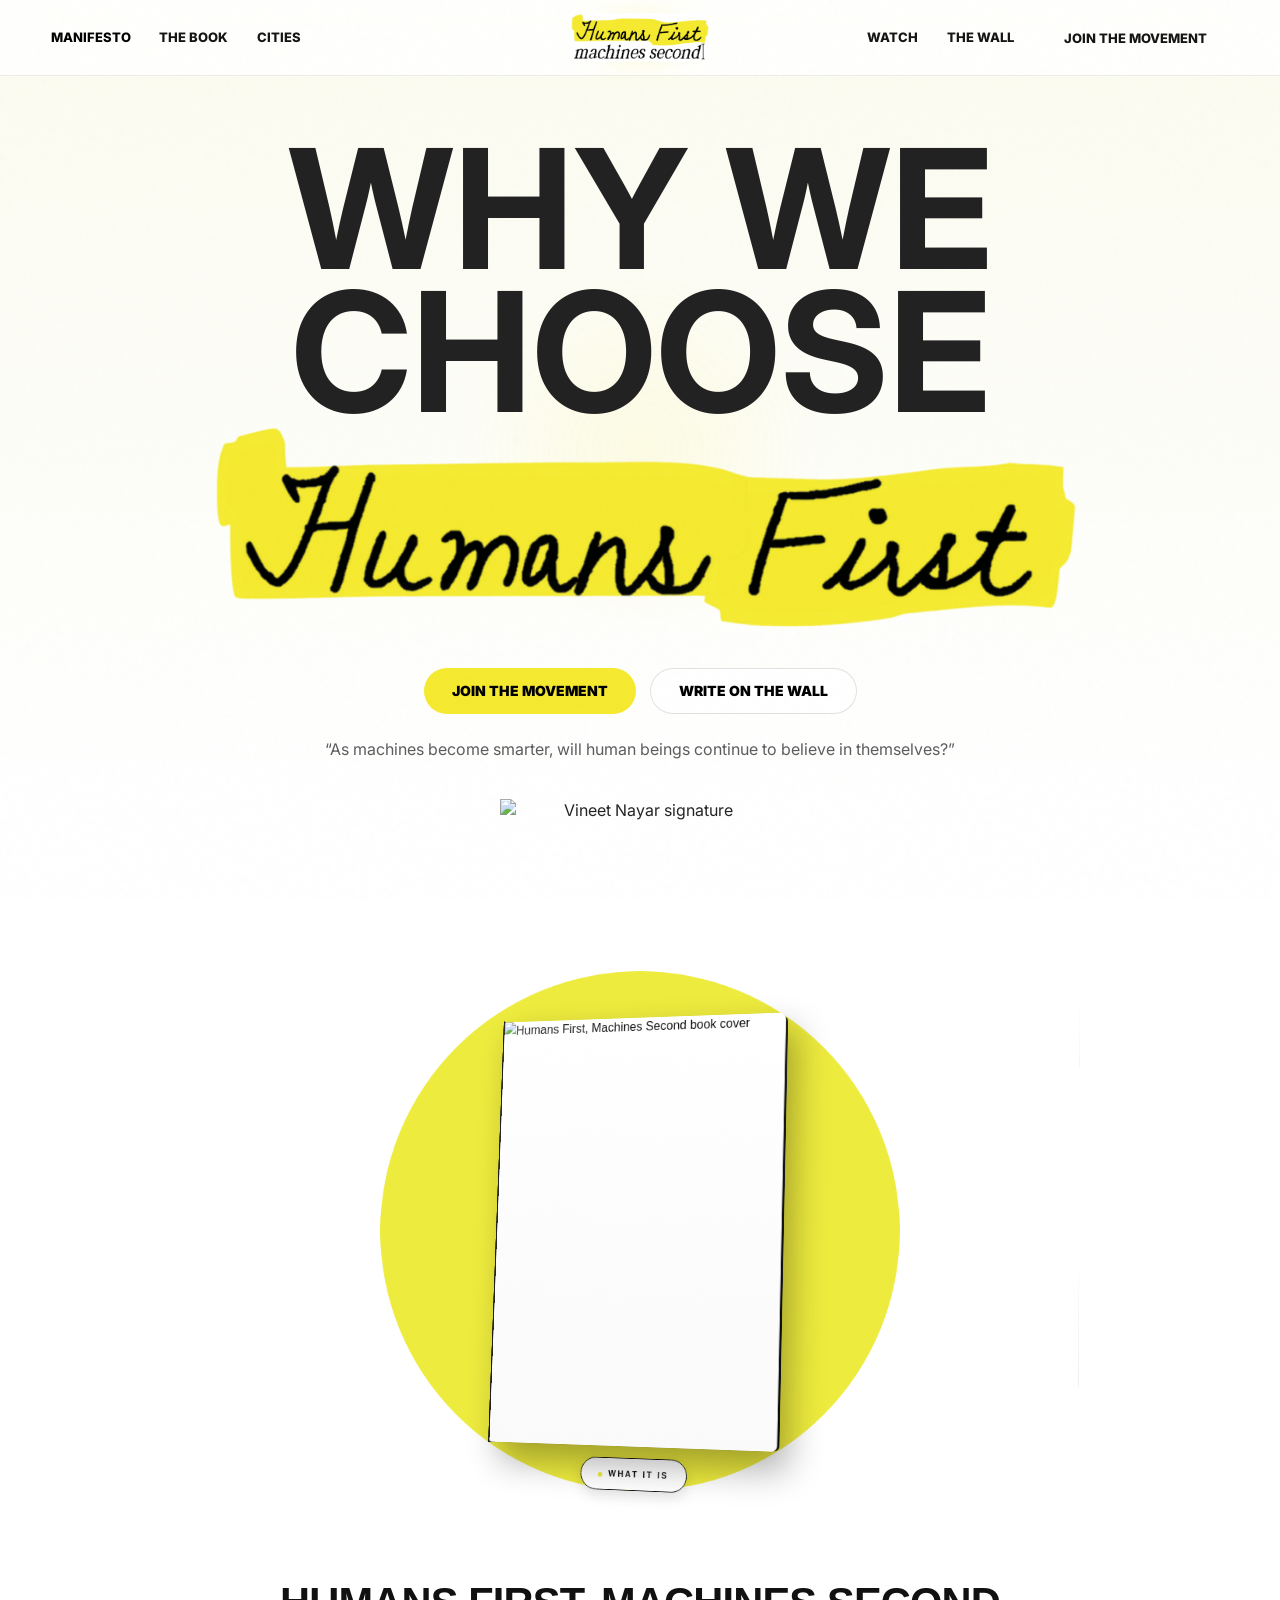
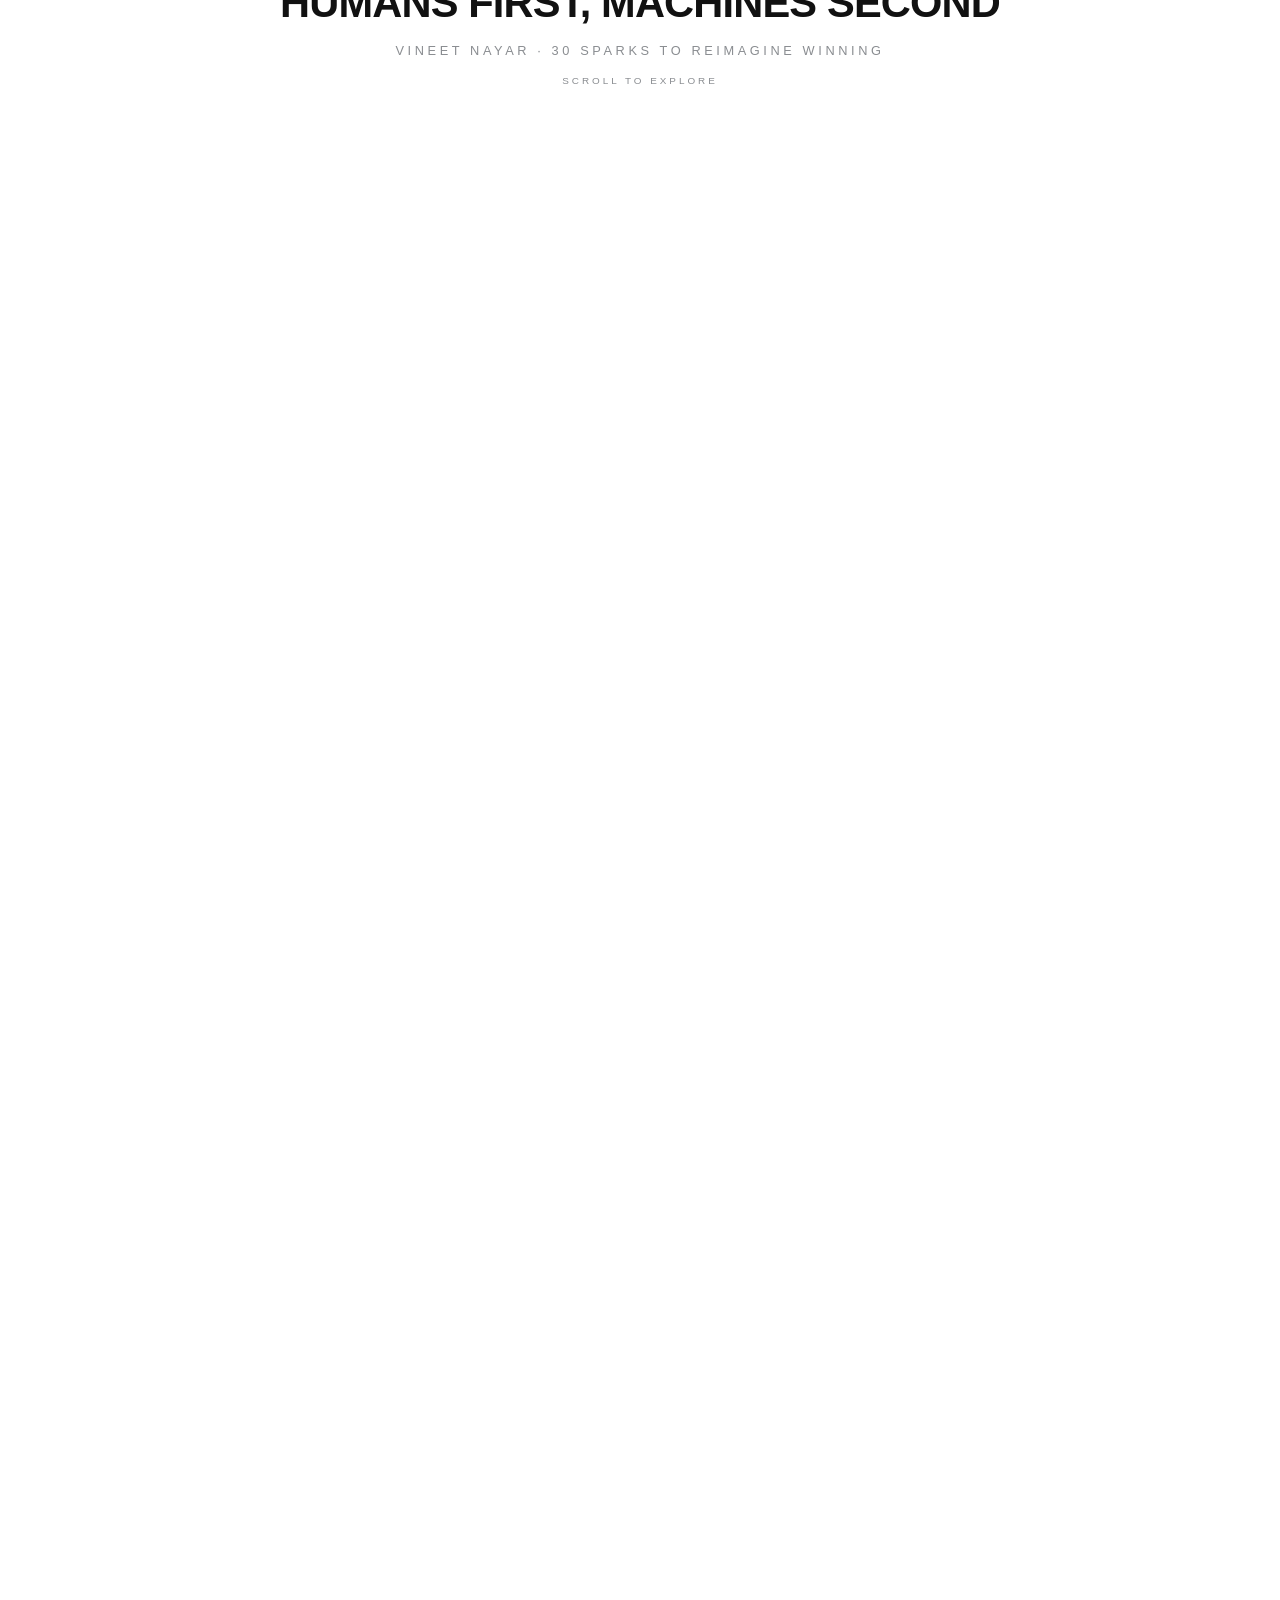
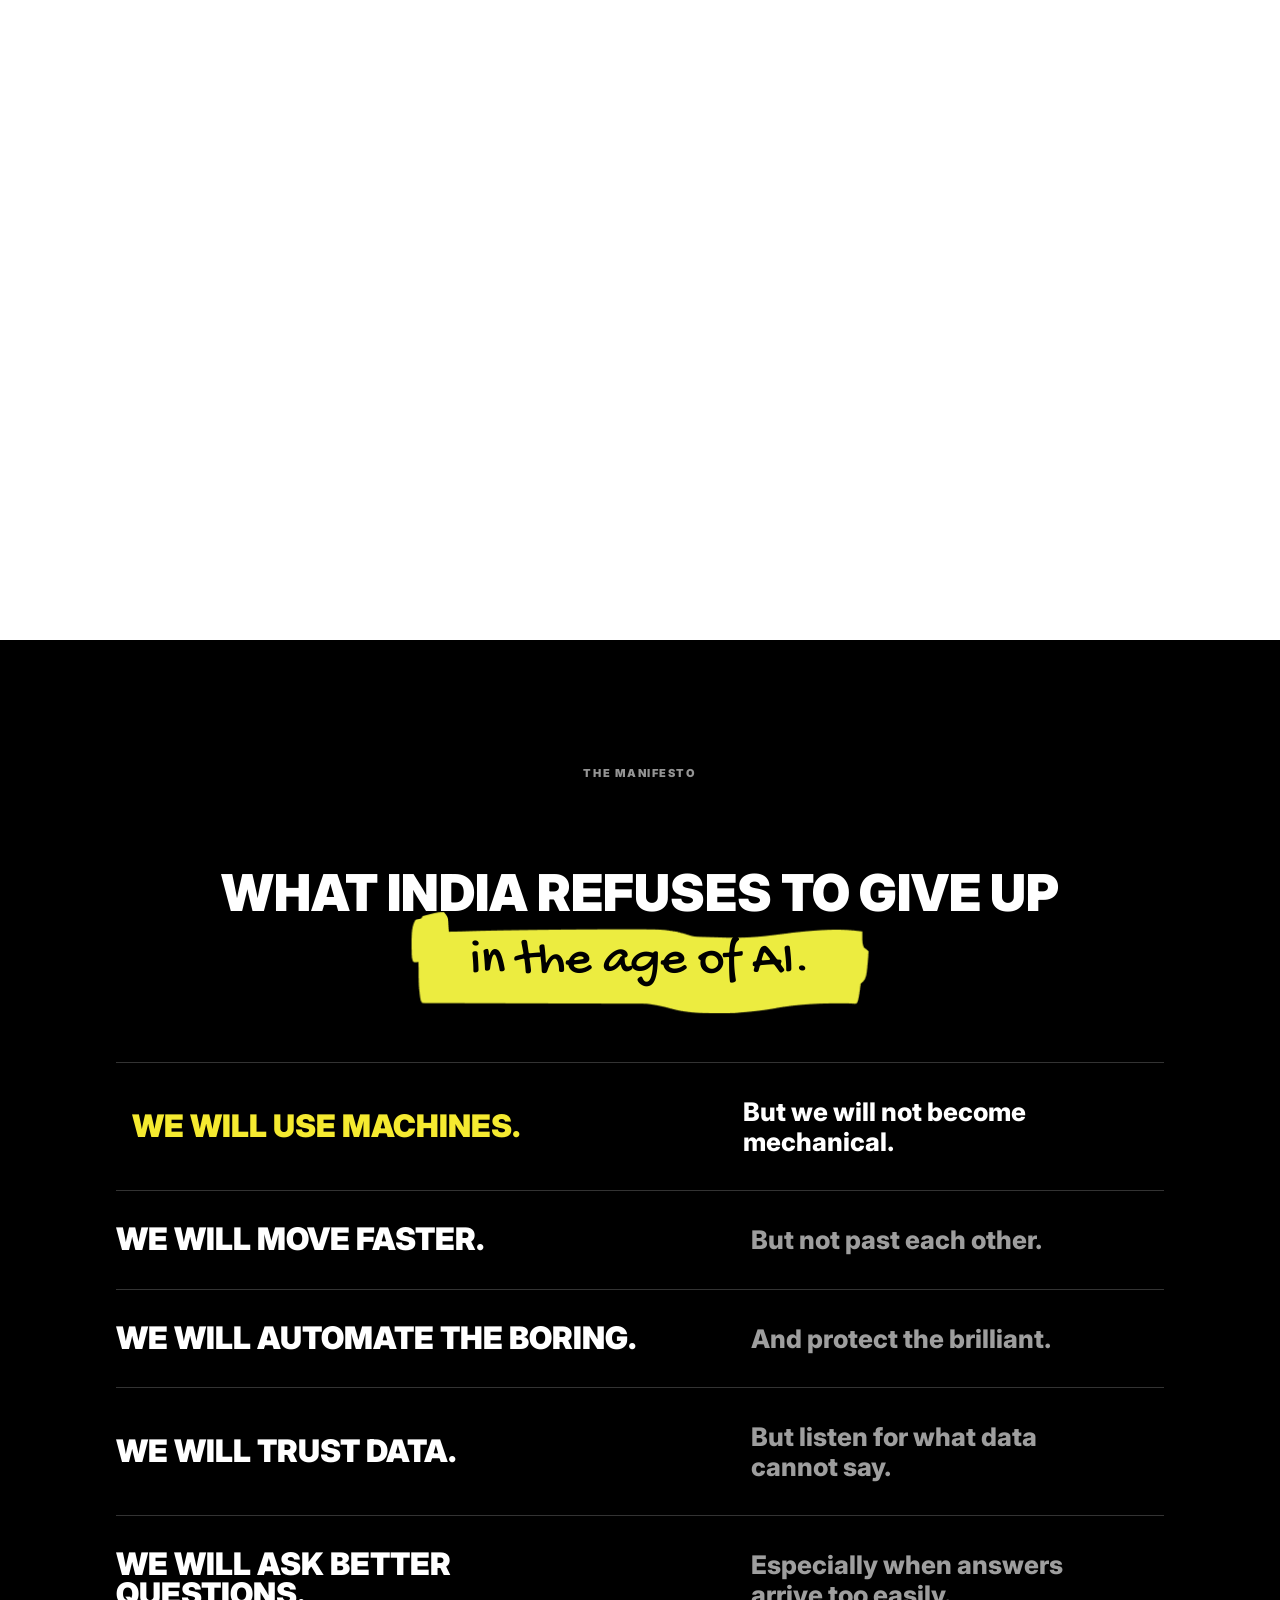
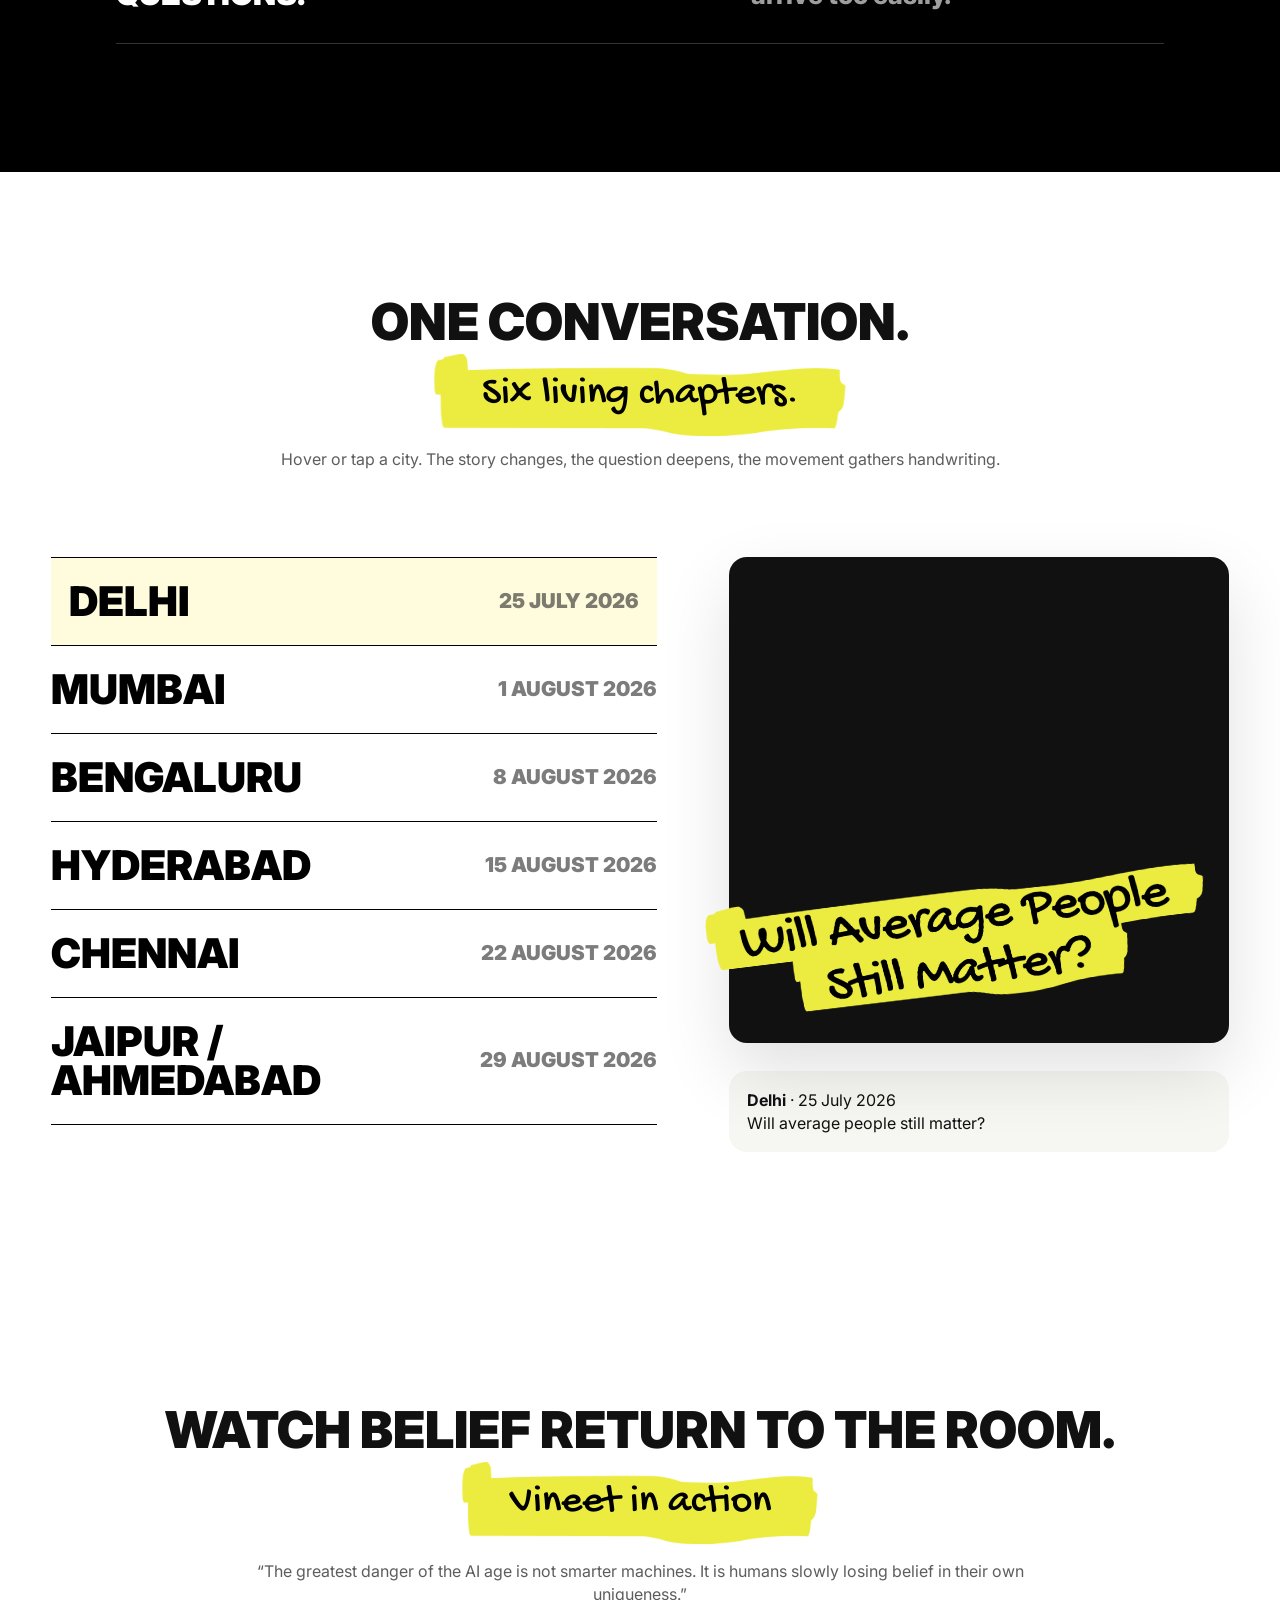
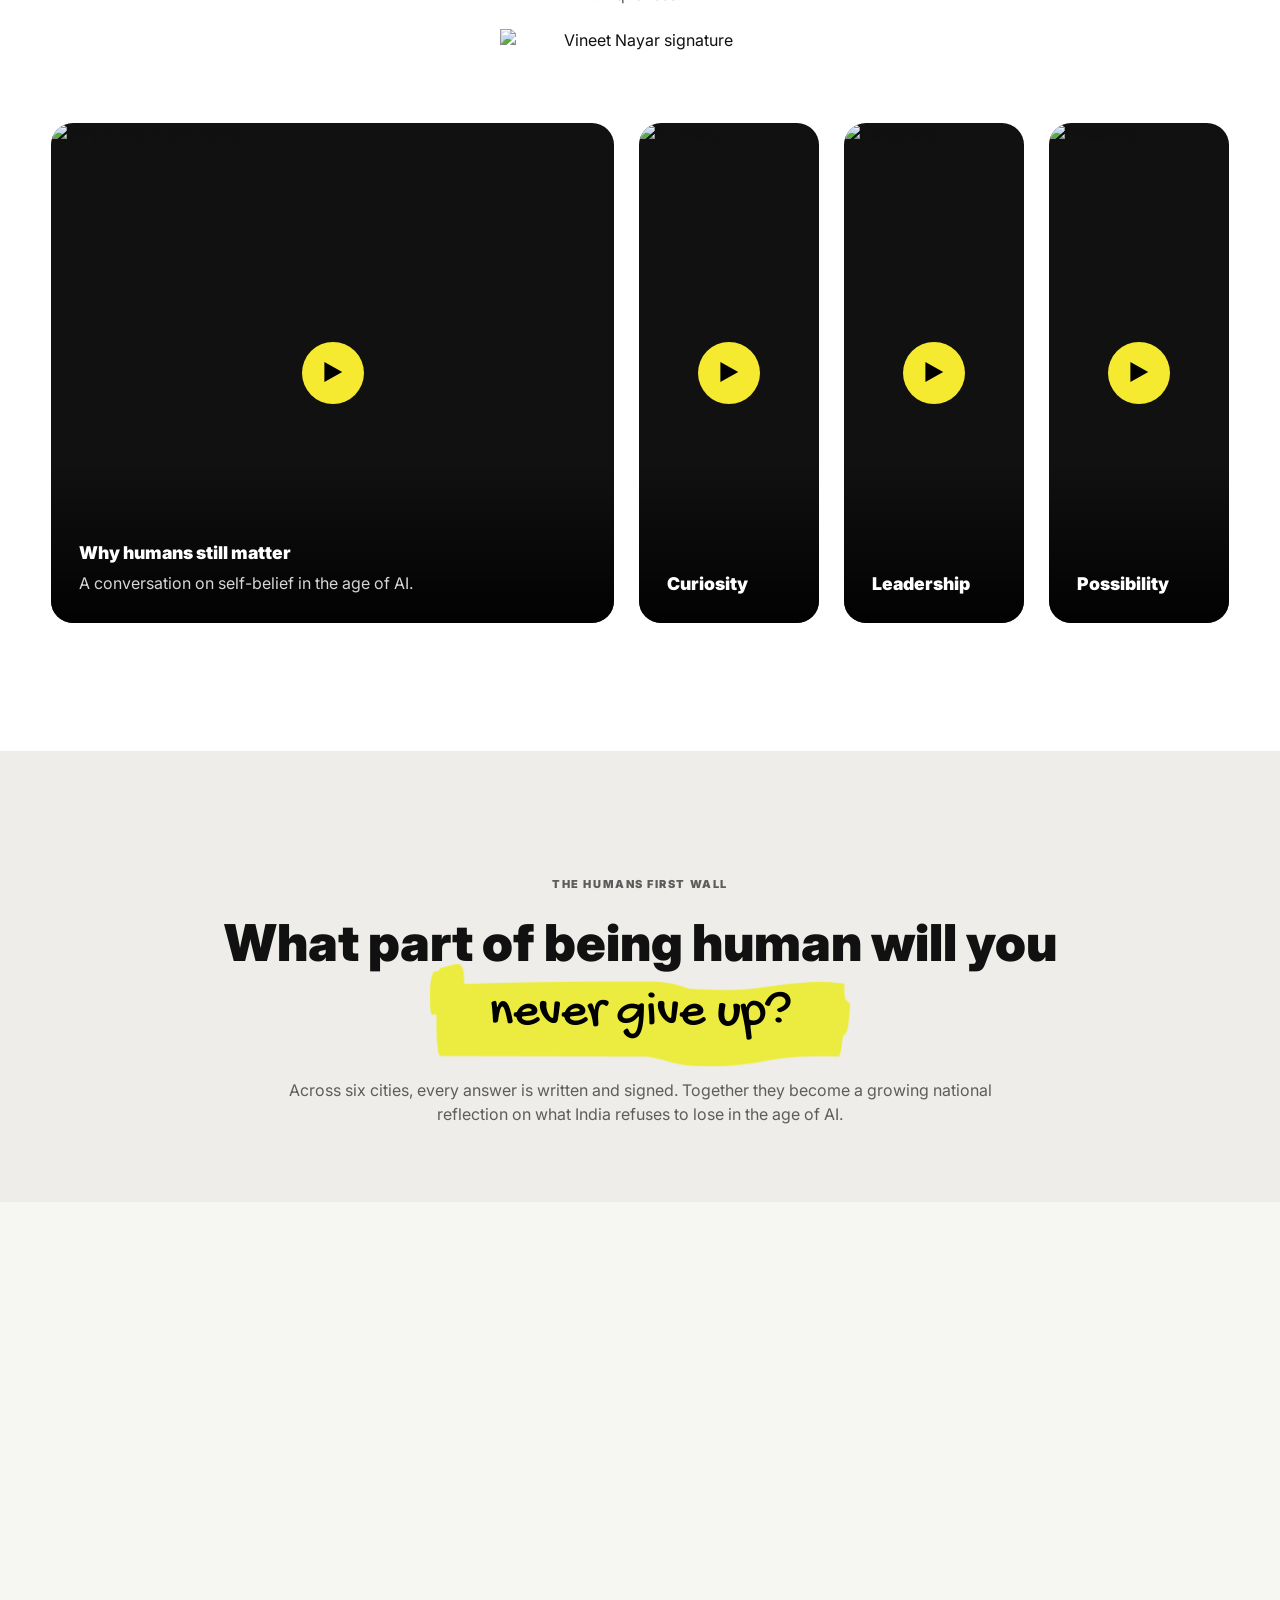
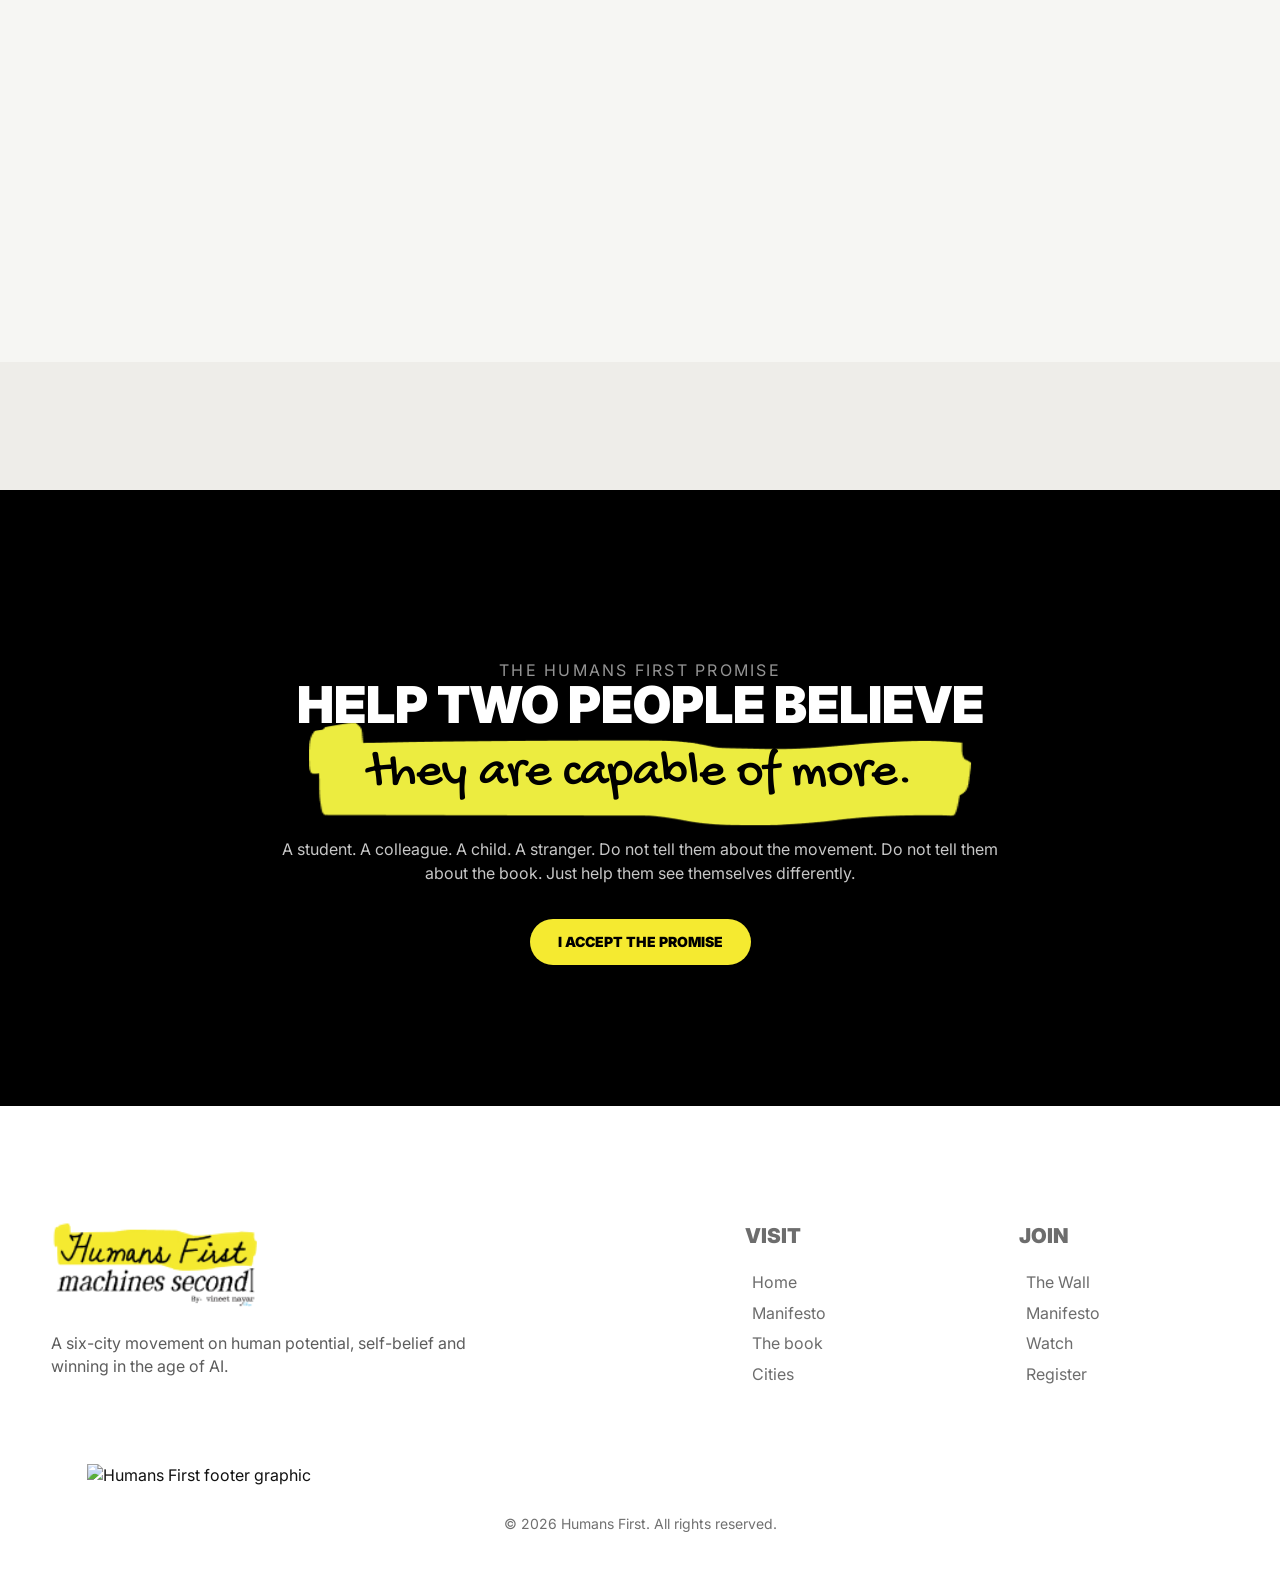
==== commit 83665044: "Add files via upload" ====
--- a/index.html
+++ b/index.html
@@ -10,7 +10,8 @@
   <link href="https://fonts.googleapis.com/css2?family=Gochi+Hand&family=Inter:wght@400;500;600;700;800;900&display=swap" rel="stylesheet">
   <link href="https://fonts.googleapis.com/css2?family=Playfair+Display:ital,wght@0,500;0,700;1,500&display=swap" rel="stylesheet">
   <link rel="stylesheet" href="styles.css?v=20260611-footer" />
-  <link rel="stylesheet" href="humans-first-1.css?v=20260611-book-copy" />
+  <link rel="stylesheet" href="humans-first-1.css?v=20260612-book-pad" />
+  <link rel="stylesheet" href="mobile.css?v=20260612-hero-top" />
 </head>
 <body>
   <div class="progress" aria-hidden="true"></div>
@@ -21,9 +22,9 @@
     <nav class="nav" aria-label="Primary navigation" data-nav>
       <span class="nav-orb" aria-hidden="true"></span>
       <div class="nav-group nav-left">
-        <a href="#truth" data-section-link="truth">Truth</a>
-        <a href="#sparks" data-section-link="sparks">Sparks</a>
-        <a href="#experience" data-section-link="experience">Experience</a>
+        <a href="#manifesto" data-section-link="manifesto">Manifesto</a>
+        <a href="#book" data-section-link="book">The book</a>
+        <a href="#cities" data-section-link="cities">Cities</a>
       </div>
 
       <a href="#top" class="brand" aria-label="The Humans First Series home">
@@ -31,12 +32,27 @@
       </a>
 
       <div class="nav-group nav-right">
-        <a href="#cities" data-section-link="cities">Cities</a>
-        <a href="#faq" data-section-link="faq">FAQ</a>
+        <a href="#videos" data-section-link="videos">Watch</a>
+        <a href="#wall" data-section-link="wall">The Wall</a>
         <button class="nav-cta magnetic" type="button" data-open-modal>Join the movement</button>
       </div>
+
+      <button class="nav-toggle" type="button" aria-label="Open menu" aria-expanded="false" data-nav-toggle>
+        <span></span><span></span><span></span>
+      </button>
     </nav>
   </header>
+
+  <div class="mobile-menu" id="mobileMenu" aria-hidden="true">
+    <nav class="mobile-menu-inner" aria-label="Mobile navigation">
+      <a href="#manifesto" data-mobile-link>Manifesto</a>
+      <a href="#book" data-mobile-link>The book</a>
+      <a href="#cities" data-mobile-link>Cities</a>
+      <a href="#videos" data-mobile-link>Watch</a>
+      <a href="#wall" data-mobile-link>The Wall</a>
+      <button class="btn" type="button" data-open-modal data-mobile-link>Join the movement</button>
+    </nav>
+  </div>
 
   <main id="top">
     <section class="hero" data-hero>
@@ -46,24 +62,25 @@
           <span><b><img class="hero-mark" src="assets/figma/hero-mark.png" alt="Humans First" /></b></span>
         </h1>
 
-        <p class="hero-quote reveal on">“As machines become smarter, will human beings continue to believe in themselves?”</p>
-
-        <img class="hero-signature" src="https://storage.googleapis.com/storage.magicpath.ai/user/291020608010072064/figma-assets/168b845d-7080-4a93-8f59-592f2b1e17f7.png" alt="Vineet Nayar signature" />
-
         <div class="hero-actions">
           <button class="btn magnetic" type="button" data-open-modal>Join the movement</button>
           <a class="btn secondary magnetic" href="#wall">Write on the wall</a>
         </div>
-      </div>
-    </section>
-
-    <section class="hf-book-anim" data-hf-book aria-label="Humans First book experience">
+
+        <p class="hero-quote reveal on">“As machines become smarter, will human beings continue to believe in themselves?”</p>
+
+        <img class="hero-signature" src="https://storage.googleapis.com/storage.magicpath.ai/user/291020608010072064/figma-assets/168b845d-7080-4a93-8f59-592f2b1e17f7.png" alt="Vineet Nayar signature" />
+      </div>
+    </section>
+
+    <section class="hf-book-anim" id="book" data-hf-book aria-label="Humans First book experience">
       <div class="hf-track" id="hf-track">
         <div class="hf-stage">
           <div class="hf-hairline" id="hf-hairline" aria-hidden="true"></div>
-          <div class="hf-circle" id="hf-circle" aria-hidden="true"></div>
-
-          <div class="hf-book-scene" id="hf-bookScene">
+
+          <div class="hf-visual" id="hf-visual">
+            <div class="hf-circle" id="hf-circle" aria-hidden="true"></div>
+            <div class="hf-book-scene" id="hf-bookScene">
             <div class="hf-book" id="hf-book">
               <div class="hf-back-board" aria-hidden="true"></div>
               <div class="hf-page-stack" aria-hidden="true">
@@ -97,7 +114,10 @@
               <div class="hf-gloss" aria-hidden="true"></div>
               <button class="hf-cta" id="hf-cta" type="button"><span class="dot"></span>What it is</button>
             </div>
-          </div>
+            </div>
+          </div>
+
+          <p class="hf-tap-hint" id="hf-tapHint" aria-hidden="true">Tap the book to explore</p>
 
           <div class="hf-blocks" id="hf-blocks">
             <div class="hf-block hf-block-tr">
@@ -124,32 +144,24 @@
 
           <div class="hf-copy">
             <div class="hf-panel" data-index="1">
-              <div class="num">01 — THE PREMISE</div>
-              <h3><span class="hf-heading-highlight">Humans first.</span></h3>
-              <p>Before the tools, before the speed, before the scale — the person. Everything starts there. This book is not a manual for working faster. It is a reminder that judgment, conscience, and care still belong to us.</p>
-              <p>Tap “What it is” to see how the movement begins. Then scroll slowly — the cover opens, the argument unfolds, and each page asks a different question about what we refuse to surrender.</p>
-              <span class="tag">Spark One</span>
+              <h3><span class="hf-heading-highlight">Trust</span></h3>
+              <p class="hf-panel-sub">Steady ground before speed</p>
+              <p>Trust is not certainty. It is the solid ground people stand on before the pace picks up, so they act on judgment instead of fear. Like an anchor that does not rush, but simply holds.</p>
             </div>
             <div class="hf-panel" data-index="2">
-              <div class="num">02 — THE TURN</div>
-              <h3><span class="hf-heading-highlight">Machines second.</span></h3>
-              <p>Not last, not feared — second. Powerful in service of judgment, never in place of it. Machines can calculate and recommend. They cannot carry the weight of a conscience or the context of a life lived in full.</p>
-              <p>Turn the page and watch what changes: speed without soul is still just noise. The book makes room for a different kind of winning — one that keeps the human filament at the center.</p>
-              <span class="tag">Spark Two</span>
+              <h3><span class="hf-heading-highlight">Empower</span></h3>
+              <p class="hf-panel-sub">Belief, not permission</p>
+              <p>Empowering people is not handing them access and waiting for them to ask. It is believing they can think, decide and lead without being told, so they stop waiting for instructions and start owning what comes next.</p>
             </div>
             <div class="hf-panel" data-index="3">
-              <div class="num">03 — THE SPARKS</div>
-              <h3><span class="hf-heading-highlight">Reimagine winning.</span></h3>
-              <p>Thirty sparks to rethink what success looks like in an age that automates the easy parts. Each one is small enough to hold in your hand and sharp enough to cut through the fog of inevitability.</p>
-              <p>Read one slowly. Push back if you disagree. This is not a book you finish in a hurry — it is a book you use to start better conversations in your team, your family, and your city.</p>
-              <span class="tag">Spark Three</span>
+              <h3><span class="hf-heading-highlight">Amplify</span></h3>
+              <p class="hf-panel-sub">Make people more, not less</p>
+              <p>AI was never meant to do your thinking. It should clear the dull, repetitive work so there is more room for judgment, imagination and care, leaving people sharper rather than smaller. The tool serves the person, not the other way around.</p>
             </div>
             <div class="hf-panel" data-index="4">
-              <div class="num">04 — THE STAKES</div>
-              <h3><span class="hf-heading-highlight">What stays human.</span></h3>
-              <p>Courage. Imagination. The willingness to matter — the parts no model should inherit. When the machines get good at everything easy, these are the parts that still decide who we become.</p>
-              <p>Close it gently when you reach the end. The question does not expire. It waits for the next room, the next city, and the next person who needs to believe in themselves again.</p>
-              <span class="tag">Spark Four</span>
+              <h3><span class="hf-heading-highlight">Reimagine</span></h3>
+              <p class="hf-panel-sub">Win a different game</p>
+              <p>Once a machine can copy the old way of winning, that way loses its value. The future belongs to people who ask better questions and decide what is worth building, choosing a game only a human can win.</p>
             </div>
           </div>
 
@@ -329,27 +341,27 @@
 
       <div class="wrap chapter-grid">
         <div class="city-list reveal" data-city-list>
-          <button class="city-row active" type="button" data-city="Delhi" data-date="25 July 2026" data-theme="Will average people still matter?" data-video="https://ik.imagekit.io/zkan0at6z/8643641-uhd_3840_2160_24fps.mp4?updatedAt=1780983507081" data-image="assets/figma/placeholder-delhi.png">
+          <button class="city-row active" type="button" data-city="Delhi" data-date="25 July 2026" data-theme="Will average people still matter?" data-video="assets/figma/vid1.mp4" data-image="assets/figma/placeholder-delhi.png">
             <span class="name">Delhi</span>
             <span class="date">25 July 2026</span>
           </button>
-          <button class="city-row" type="button" data-city="Mumbai" data-date="1 August 2026" data-theme="The Human Advantage" data-video="https://ik.imagekit.io/zkan0at6z/7727179-hd_1920_1080_25fps.mp4?updatedAt=1780983507754" data-image="assets/figma/placeholder-mumbai.png">
+          <button class="city-row" type="button" data-city="Mumbai" data-date="1 August 2026" data-theme="The Human Advantage" data-video="assets/figma/vid2.mp4" data-image="assets/figma/placeholder-mumbai.png">
             <span class="name">Mumbai</span>
             <span class="date">1 August 2026</span>
           </button>
-          <button class="city-row" type="button" data-city="Bengaluru" data-date="8 August 2026" data-theme="What AI Cannot Replace" data-video="https://ik.imagekit.io/zkan0at6z/6973228-hd_1920_1080_25fps.mp4?updatedAt=1780983507511" data-image="assets/figma/placeholder-bengaluru.png">
+          <button class="city-row" type="button" data-city="Bengaluru" data-date="8 August 2026" data-theme="What AI Cannot Replace" data-video="assets/figma/vid3.mp4" data-image="assets/figma/placeholder-bengaluru.png">
             <span class="name">Bengaluru</span>
             <span class="date">8 August 2026</span>
           </button>
-          <button class="city-row" type="button" data-city="Hyderabad" data-date="15 August 2026" data-theme="Why Human Potential Still Wins" data-video="https://ik.imagekit.io/zkan0at6z/6774848-uhd_3840_2160_30fps.mp4?updatedAt=1780983512081" data-image="assets/figma/placeholder-hyderabad.png">
+          <button class="city-row" type="button" data-city="Hyderabad" data-date="15 August 2026" data-theme="Why Human Potential Still Wins" data-video="assets/figma/vid4.mp4" data-image="assets/figma/placeholder-hyderabad.png">
             <span class="name">Hyderabad</span>
             <span class="date">15 August 2026</span>
           </button>
-          <button class="city-row" type="button" data-city="Chennai" data-date="22 August 2026" data-theme="Stay Curious. Stay Inspired." data-video="https://ik.imagekit.io/zkan0at6z/15439576_2160_3840_30fps.mp4?updatedAt=1780983519372" data-image="assets/figma/placeholder-chennai.png">
+          <button class="city-row" type="button" data-city="Chennai" data-date="22 August 2026" data-theme="Stay Curious. Stay Inspired." data-video="assets/figma/vid5.mp4" data-image="assets/figma/placeholder-chennai.png">
             <span class="name">Chennai</span>
             <span class="date">22 August 2026</span>
           </button>
-          <button class="city-row" type="button" data-city="Jaipur / Ahmedabad" data-date="29 August 2026" data-theme="What part of being human will you never give up?" data-video="https://commondatastorage.googleapis.com/gtv-videos-bucket/sample/TearsOfSteel.mp4" data-image="assets/figma/placeholder-jaipur-ahmedabad.png">
+          <button class="city-row" type="button" data-city="Jaipur / Ahmedabad" data-date="29 August 2026" data-theme="What part of being human will you never give up?" data-video="assets/figma/vid6.mp4" data-image="assets/figma/placeholder-jaipur-ahmedabad.png">
             <span class="name">Jaipur / Ahmedabad</span>
             <span class="date">29 August 2026</span>
           </button>
@@ -358,7 +370,7 @@
         <aside class="city-preview reveal">
           <div class="city-preview-inner">
             <video class="city-video" id="cityVideo" autoplay muted loop playsinline>
-              <source id="cityVideoSource" src="https://ik.imagekit.io/zkan0at6z/8643641-uhd_3840_2160_24fps.mp4?updatedAt=1780983507081" type="video/mp4">
+              <source id="cityVideoSource" src="assets/vid1.mp4" type="video/mp4">
             </video>
             <img class="city-deco" alt="" aria-hidden="true" />
           </div>
@@ -374,7 +386,8 @@
       <div class="wrap center">
         <h2 class="display section-title reveal">Watch belief return to the room.</h2>
         <p class="section-subtitle reveal"><span class="hand-highlight">Vineet in action</span></p>
-        <p class="lede reveal">The best talks do not end with applause. They end with a person walking out differently.</p>
+        <p class="hero-quote reveal">“The greatest danger of the AI age is not smarter machines. It is humans slowly losing belief in their own uniqueness.”</p>
+        <img class="hero-signature reveal" src="https://storage.googleapis.com/storage.magicpath.ai/user/291020608010072064/figma-assets/168b845d-7080-4a93-8f59-592f2b1e17f7.png" alt="Vineet Nayar signature" />
       </div>
 
       <div class="wrap video-grid">
@@ -389,17 +402,26 @@
         <article class="video-card reveal" tabindex="0" role="button" data-youtube="https://www.youtube.com/watch?v=9x0AHyG-ke0">
           <img src="https://img.youtube.com/vi/9x0AHyG-ke0/maxresdefault.jpg" alt="Curiosity" />
           <span class="play" aria-hidden="true">▶</span>
-          <div class="video-overlay"><b>Curiosity</b></div>
+          <div class="video-overlay">
+            <b>Curiosity</b>
+            <p>When answers arrive too easily, curiosity is what keeps people learning, questioning and alive.</p>
+          </div>
         </article>
         <article class="video-card reveal" tabindex="0" role="button" data-youtube="https://www.youtube.com/watch?v=EW8lk860HPA">
           <img src="https://img.youtube.com/vi/EW8lk860HPA/maxresdefault.jpg" alt="Leadership" />
           <span class="play" aria-hidden="true">▶</span>
-          <div class="video-overlay"><b>Leadership</b></div>
+          <div class="video-overlay">
+            <b>Leadership</b>
+            <p>Leaders do not need to outrun the machine. They need to protect judgment, courage and care.</p>
+          </div>
         </article>
         <article class="video-card reveal" tabindex="0" role="button" data-youtube="https://www.youtube.com/watch?v=cCdu67s_C5E">
           <img src="https://img.youtube.com/vi/cCdu67s_C5E/maxresdefault.jpg" alt="Possibility" />
           <span class="play" aria-hidden="true">▶</span>
-          <div class="video-overlay"><b>Possibility</b></div>
+          <div class="video-overlay">
+            <b>Possibility</b>
+            <p>AI can optimize the path. Only humans can decide which future is worth building.</p>
+          </div>
         </article>
       </div>
     </section>
@@ -481,23 +503,48 @@
         <div>
           <h4>Visit</h4>
           <a href="#top">Home</a>
-          <a href="#truth">The truth</a>
-          <a href="#sparks">Sparks</a>
+          <a href="#manifesto">Manifesto</a>
+          <a href="#book">The book</a>
           <a href="#cities">Cities</a>
-          <a href="#faq">FAQ</a>
         </div>
         <div>
           <h4>Join</h4>
           <a href="#wall">The Wall</a>
           <a href="#manifesto">Manifesto</a>
           <a href="#videos">Watch</a>
-          <a href="#" data-open-modal>Register</a>
+          <button class="footer-link-btn" type="button" data-open-modal>Register</button>
         </div>
       </div>
     </div>
     <img class="footer-graphic" src="https://storage.googleapis.com/storage.magicpath.ai/user/291020608010072064/figma-assets/99902f8e-baba-436e-aadf-2038baf65aba.svg" alt="Humans First footer graphic" />
     <p class="footer-copyright">© 2026 Humans First. All rights reserved.</p>
   </footer>
+
+  <div class="modal join-modal" id="modal" aria-hidden="true">
+    <div class="modal-card join-card" role="dialog" aria-modal="true" aria-labelledby="joinModalTitle">
+      <button class="modal-close" type="button" data-close-modal aria-label="Close">×</button>
+      <p class="eyebrow">Join the movement</p>
+      <h2 id="joinModalTitle" class="join-title">Save your seat.</h2>
+      <p class="join-sub">Six cities. Free, public and limited. Tell us where to keep a place for you.</p>
+      <form class="join-form" id="joinForm" novalidate>
+        <label>Your name<input type="text" name="name" autocomplete="name" required placeholder="Full name" /></label>
+        <label>Email<input type="email" name="email" autocomplete="email" required placeholder="you@example.com" /></label>
+        <label>City
+          <select name="city" required>
+            <option value="" disabled selected>Choose a city</option>
+            <option>Delhi · 25 Jul</option>
+            <option>Mumbai · 1 Aug</option>
+            <option>Bengaluru · 8 Aug</option>
+            <option>Hyderabad · 15 Aug</option>
+            <option>Chennai · 22 Aug</option>
+            <option>Jaipur / Ahmedabad · 29 Aug</option>
+          </select>
+        </label>
+        <button class="btn join-submit" type="submit">Reserve my seat</button>
+      </form>
+      <p class="join-success" id="joinSuccess" hidden>You're on the list. We'll be in touch with the details.</p>
+    </div>
+  </div>
 
   <div class="modal video-modal" id="videoModal" aria-hidden="true">
     <div class="modal-card" role="dialog" aria-modal="true" aria-labelledby="videoModalTitle">
@@ -511,7 +558,7 @@
   </div>
 
   <script src="reveal.js?v=20260611-reveal-instant"></script>
-  <script src="humans-first-1.js?v=20260611-hf1-intro"></script>
-  <script src="script.js?v=20260611-rail-expand"></script>
+  <script src="humans-first-1.js?v=20260612-mobile-book"></script>
+  <script src="script.js?v=20260612-type"></script>
 </body>
 </html>
--- a/styles.css
+++ b/styles.css
@@ -32,6 +32,7 @@
   scroll-behavior: smooth;
   -webkit-font-smoothing: antialiased;
   text-rendering: optimizeLegibility;
+  overflow-x: clip;
 }
 
 body {
@@ -67,7 +68,8 @@
 
 img {
   display: block;
-  max-width: 120%;
+  max-width: 100%;
+  height: auto;
 }
 
 mark,
@@ -301,7 +303,13 @@
 
 .wrap {
   width: min(var(--max), calc(100% - (var(--gutter) * 2)));
+  max-width: 100%;
   margin: 0 auto;
+}
+
+main {
+  overflow-x: clip;
+  max-width: 100%;
 }
 
 .truth > .wrap {
@@ -486,7 +494,7 @@
 
 .hero-quote {
   max-width: 800px;
-  margin-top: 30px;
+  margin-top: 24px;
   color: var(--muted);
   font-size: var(--body-size);
   font-weight: 400;
@@ -828,6 +836,14 @@
 
 .video-section .section-title {
   font-size: var(--h2-size);
+}
+
+.video-section .hero-quote {
+  margin: 28px auto 0;
+}
+
+.video-section .hero-signature {
+  margin: 22px auto 0;
 }
 
 .video-grid {
@@ -896,8 +912,13 @@
 .video-overlay p {
   margin: 9px 0 0;
   color: rgba(255, 255, 255, 0.84);
-  font-size: 16px;
+  font-size: var(--body-size);
+  font-weight: 400;
   line-height: 1.4;
+}
+
+.video-card:not(.featured) .video-overlay p {
+  display: none;
 }
 
 .play {
@@ -1174,7 +1195,8 @@
   text-transform: uppercase;
 }
 
-.footer-links a {
+.footer-links a,
+.footer-links .footer-link-btn {
   position: relative;
   z-index: 0;
   display: block;
@@ -1193,7 +1215,8 @@
   transition: color 180ms ease;
 }
 
-.footer-links a::before {
+.footer-links a::before,
+.footer-links .footer-link-btn::before {
   content: "";
   position: absolute;
   left: 50%;
@@ -1212,12 +1235,16 @@
 }
 
 .footer-links a:hover,
-.footer-links a:focus-visible {
+.footer-links a:focus-visible,
+.footer-links .footer-link-btn:hover,
+.footer-links .footer-link-btn:focus-visible {
   color: #000;
 }
 
 .footer-links a:hover::before,
-.footer-links a:focus-visible::before {
+.footer-links a:focus-visible::before,
+.footer-links .footer-link-btn:hover::before,
+.footer-links .footer-link-btn:focus-visible::before {
   opacity: 1;
 }
 
@@ -1444,8 +1471,8 @@
 
   .hero {
     min-height: 94svh;
-    padding-top: calc(var(--header) + 36px);
-    padding-bottom: 64px;
+    padding-top: calc(var(--header) + 52px);
+    padding-bottom: clamp(28px, 5vh, 40px);
   }
 
   .hero-logo {
@@ -1487,9 +1514,13 @@
 
   .cards,
   .video-grid,
-  .footer-links,
   .form {
     grid-template-columns: 1fr;
+  }
+
+  .footer-links {
+    grid-template-columns: 1fr 1fr;
+    gap: clamp(20px, 5vw, 40px);
   }
 
   .card {
@@ -1886,10 +1917,11 @@
 .experience { overflow-x: hidden; }
 
 .experience > .wrap.experience-rail {
-  width: min(calc(100vw - 8%), 100%);
+  width: min(100%, calc(100% - (var(--gutter) * 2)));
   max-width: none;
   padding-inline: 5%;
   margin: 0 auto;
+  box-sizing: border-box;
 }
 
 .experience-rail {
--- a/humans-first-1.css
+++ b/humans-first-1.css
@@ -7,6 +7,10 @@
   --hf-white: #ffffff;
   --hf-sans: "Helvetica Neue", Helvetica, Arial, sans-serif;
   --hf-serif: "Playfair Display", Georgia, serif;
+  --hf-gutter: var(--gutter, clamp(20px, 4vw, 56px));
+  --hf-inline-pad-left: max(8%, var(--hf-gutter));
+  --hf-inline-pad-right: 5%;
+  --hf-panel-heading-size: clamp(26px, 3.75vw, 50px);
 
   position: relative;
   background: var(--hf-white);
@@ -32,6 +36,9 @@
   left: 0;
   width: 100%;
   height: calc(100vh - var(--header, 76px));
+  padding-left: var(--hf-inline-pad-left);
+  padding-right: var(--hf-inline-pad-right);
+  box-sizing: border-box;
   overflow: hidden;
   z-index: 2;
   background: var(--hf-white);
@@ -446,24 +453,42 @@
   position: absolute;
   top: 0;
   left: 0;
-  width: calc(50% - clamp(24px, 3vw, 48px));
-  max-width: calc(50vw - clamp(24px, 3vw, 48px));
+  right: auto;
+  width: 100%;
+  max-width: 46%;
   height: calc(100vh - var(--header, 76px));
+  max-height: calc(100vh - var(--header, 76px));
+  display: block;
+  padding: clamp(28px, 5vh, 64px) 0;
+  z-index: 4;
+  pointer-events: auto;
+  box-sizing: border-box;
+  overflow-x: hidden;
+  overflow-y: auto;
+  scrollbar-width: none;
+  -ms-overflow-style: none;
+}
+
+.hf-book-anim .hf-copy::-webkit-scrollbar {
+  display: none;
+}
+
+.hf-book-anim .hf-panel {
+  position: absolute;
+  top: clamp(28px, 5vh, 64px);
+  right: 0;
+  bottom: clamp(28px, 5vh, 64px);
+  left: 0;
+  opacity: 0;
+  transform: translateY(20px);
+  transition: opacity 0.55s ease, transform 0.55s ease;
+  width: auto;
+  max-width: 100%;
+  padding-left: max(150px, 8vw);
+  overflow: visible;
   display: flex;
-  align-items: center;
-  padding: 0 clamp(20px, 3vw, 40px) clamp(20px, 3vw, 40px) clamp(28px, 4vw, 56px);
-  z-index: 4;
-  pointer-events: none;
-  box-sizing: border-box;
-}
-
-.hf-book-anim .hf-panel {
-  position: absolute;
-  opacity: 0;
-  transform: translateY(26px);
-  transition: opacity 0.55s ease, transform 0.55s ease;
-  width: 100%;
-  max-width: none;
+  flex-direction: column;
+  justify-content: center;
 }
 
 .hf-book-anim .hf-panel.active {
@@ -478,34 +503,36 @@
 .hf-book-anim .hf-panel h3 {
   margin: 0 0 0.85rem;
   font-family: "Inter", system-ui, -apple-system, BlinkMacSystemFont, "Segoe UI", sans-serif;
-  font-size: var(--h3-size, clamp(21.6px, 3.14vw, 41.6px));
+  font-size: var(--hf-panel-heading-size);
   font-weight: 900;
   letter-spacing: -0.02em;
   line-height: 1.06;
   color: #111;
-  white-space: nowrap;
+  white-space: normal;
 }
 
 .hf-book-anim .hf-heading-highlight {
   position: relative;
-  display: inline-block;
+  display: inline;
   padding: 0.1em 0.42em;
   color: #111;
   font-family: inherit;
   font-weight: 900;
   line-height: 1.06;
-  white-space: nowrap;
+  white-space: normal;
+  box-decoration-break: clone;
+  -webkit-box-decoration-break: clone;
   z-index: 1;
 }
 
 .hf-book-anim .hf-heading-highlight::before {
   content: "";
   position: absolute;
-  left: -0.38em;
-  right: -0.38em;
+  left: 0;
+  right: 0;
   top: 50%;
   transform: translateY(-50%);
-  height: 1.22em;
+  height: 1.3em;
   background-image: url(assets/figma/Vector.png);
   background-repeat: no-repeat;
   background-position: center;
@@ -520,6 +547,16 @@
   font-weight: 400;
   line-height: 1.36;
   margin-bottom: 0.6rem;
+  max-width: 100%;
+}
+
+.hf-book-anim .hf-panel-sub {
+  margin: -0.35rem 0 0.75rem;
+  color: #111;
+  font-size: clamp(15px, 1vw, 17px);
+  font-weight: 700;
+  letter-spacing: 0.02em;
+  line-height: 1.3;
 }
 
 .hf-book-anim .hf-panel .tag {
@@ -587,6 +624,11 @@
 }
 
 @media (max-width: 820px) {
+  .hf-book-anim {
+    padding-top: clamp(8px, 2vh, 16px);
+    overflow: hidden;
+  }
+
   .hf-book-anim .hf-track {
     height: auto;
   }
@@ -600,7 +642,12 @@
     bottom: auto;
     left: auto;
     right: auto;
+    display: flex;
+    flex-direction: column;
+    align-items: center;
     height: auto;
+    min-height: 0;
+    padding: 0 var(--hf-gutter) clamp(40px, 8vh, 64px);
     overflow: visible;
     opacity: 1;
     visibility: visible;
@@ -614,48 +661,109 @@
     display: none;
   }
 
-  .hf-book-anim .hf-circle {
-    position: relative;
-    top: auto;
-    left: auto;
-    transform: none;
-    margin: 6vh auto 0;
-  }
-
-  .hf-book-anim .hf-book-scene {
-    position: relative;
-    top: auto;
-    left: auto;
-    transform: none;
-    margin: -58vh auto 0;
-  }
-
-  .hf-book-anim .hf-copy {
-    position: relative;
-    width: 100%;
-    height: auto;
-    padding: 8vh 8vw;
-  }
-
-  .hf-book-anim .hf-panel {
-    position: relative;
-    opacity: 1;
-    transform: none;
-    margin-bottom: 10vh;
-  }
-
-  .hf-book-anim .hf-panel h3,
-  .hf-book-anim .hf-heading-highlight {
-    white-space: normal;
-  }
-
   .hf-book-anim .hf-hero-cap {
     position: relative;
     bottom: auto;
     left: auto;
     transform: none;
-    margin: 6vh 0;
-  }
+    order: 0;
+    width: 100%;
+    margin: 0 0 clamp(28px, 5vh, 40px);
+    padding: 0 4px;
+  }
+
+  .hf-book-anim .hf-visual {
+    order: 1;
+    position: relative;
+    display: flex;
+    flex-direction: column;
+    align-items: center;
+    justify-content: center;
+    width: min(72vw, 300px);
+    height: min(72vw, 300px);
+    margin: 0 auto clamp(16px, 3.5vh, 28px);
+    flex-shrink: 0;
+  }
+
+  .hf-book-anim .hf-circle {
+    position: relative;
+    top: auto;
+    left: auto;
+    width: min(72vw, 300px);
+    height: min(72vw, 300px);
+    max-width: none;
+    max-height: none;
+    margin: 0;
+    transform: none;
+    transform-origin: center center;
+  }
+
+  .hf-book-anim .hf-book-scene {
+    position: absolute;
+    top: 50%;
+    left: 50%;
+    margin: 0;
+    transform: translate(-50%, -50%);
+    transform-origin: center center;
+  }
+
+  .hf-book-anim .hf-book {
+    width: min(240px, 58vw);
+    height: calc(min(240px, 58vw) * 548 / 375);
+  }
+
+  .hf-book-anim .hf-copy {
+    position: relative;
+    right: auto;
+    order: 2;
+    width: 100%;
+    max-width: none;
+    height: auto;
+    max-height: none;
+    padding: clamp(16px, 3.5vh, 28px) 0 0;
+    overflow: visible;
+    pointer-events: auto;
+  }
+
+  .hf-book-anim .hf-panel {
+    position: relative;
+    top: auto;
+    right: auto;
+    bottom: auto;
+    display: none;
+    justify-content: flex-start;
+    opacity: 0;
+    transform: translateY(12px);
+    margin-bottom: 0;
+    padding-left: 0;
+    transition: opacity 0.45s ease, transform 0.45s ease;
+  }
+
+  .hf-book-anim .hf-panel.active {
+    display: block;
+    opacity: 1;
+    transform: none;
+  }
+
+  .hf-book-anim .hf-panel h3,
+  .hf-book-anim .hf-heading-highlight {
+    white-space: normal;
+  }
+
+  .hf-book-anim .hf-tap-hint {
+    display: block;
+    order: 3;
+    margin: clamp(16px, 3vh, 24px) 0 0;
+    font-size: 0.62rem;
+    letter-spacing: 0.28em;
+    text-transform: uppercase;
+    color: var(--hf-gray);
+    text-align: center;
+  }
+}
+
+.hf-book-anim .hf-tap-hint {
+  display: none;
 }
 
 @media (prefers-reduced-motion: reduce) {
--- a/mobile.css
+++ b/mobile.css
@@ -0,0 +1,387 @@
+/* ==========================================================================
+   Mobile layer — hamburger nav, full-screen menu, phone reflows
+   Mirrors Vineet 5 / redesign.css responsive patterns.
+   ========================================================================== */
+
+/* --------------------------------------------------------------------------
+   Mobile nav — hamburger + full-screen menu
+   -------------------------------------------------------------------------- */
+.nav-toggle {
+  display: none;
+  flex-direction: column;
+  align-items: center;
+  justify-content: center;
+  gap: 5px;
+  width: 44px;
+  height: 44px;
+  border: 0;
+  background: transparent;
+  cursor: pointer;
+}
+
+.nav-toggle span {
+  display: block;
+  width: 24px;
+  height: 2px;
+  border-radius: 2px;
+  background: #111;
+  transition: transform 0.3s ease, opacity 0.3s ease;
+}
+
+.nav-toggle[aria-expanded="true"] span:nth-child(1) {
+  transform: translateY(7px) rotate(45deg);
+}
+
+.nav-toggle[aria-expanded="true"] span:nth-child(2) {
+  opacity: 0;
+}
+
+.nav-toggle[aria-expanded="true"] span:nth-child(3) {
+  transform: translateY(-7px) rotate(-45deg);
+}
+
+.mobile-menu {
+  position: fixed;
+  inset: 0;
+  z-index: 899;
+  display: flex;
+  align-items: center;
+  justify-content: center;
+  background: rgba(255, 255, 255, 0.98);
+  backdrop-filter: blur(10px);
+  opacity: 0;
+  visibility: hidden;
+  transition: opacity 0.3s ease, visibility 0.3s ease;
+}
+
+.mobile-menu.open {
+  opacity: 1;
+  visibility: visible;
+}
+
+.mobile-menu-inner {
+  display: flex;
+  flex-direction: column;
+  align-items: center;
+  gap: 4px;
+  width: min(90%, 420px);
+  text-align: center;
+}
+
+.mobile-menu-inner a {
+  padding: 8px 0;
+  font-size: clamp(28px, 8.5vw, 40px);
+  font-weight: 900;
+  line-height: 1.1;
+  text-transform: uppercase;
+  color: #111;
+  text-decoration: none;
+}
+
+.mobile-menu-inner .btn {
+  margin-top: 20px;
+  width: min(100%, 300px);
+}
+
+/* --------------------------------------------------------------------------
+   Join modal (registration)
+   -------------------------------------------------------------------------- */
+.join-card {
+  width: min(520px, 100%);
+  text-align: left;
+}
+
+.join-title {
+  margin: 8px 0 0;
+  font-size: clamp(32px, 6vw, 48px);
+  font-weight: 900;
+  line-height: 0.92;
+  text-transform: uppercase;
+}
+
+.join-sub {
+  margin: 14px 0 0;
+  color: var(--muted);
+  font-size: var(--body-size);
+  line-height: var(--body-line);
+}
+
+.join-form {
+  display: grid;
+  gap: 16px;
+  margin-top: 24px;
+}
+
+.join-form label {
+  display: grid;
+  gap: 7px;
+  font-size: 12px;
+  font-weight: 900;
+  letter-spacing: 0.1em;
+  text-transform: uppercase;
+  color: var(--muted);
+}
+
+.join-form input,
+.join-form select {
+  min-height: 50px;
+  border: 1px solid var(--line);
+  border-radius: 14px;
+  background: var(--soft);
+  padding: 0 16px;
+  font-size: 16px;
+  font-weight: 500;
+  color: var(--ink);
+  text-transform: none;
+  letter-spacing: 0;
+  transition: border-color 0.2s ease, background 0.2s ease;
+}
+
+.join-form input:focus,
+.join-form select:focus {
+  outline: none;
+  border-color: #111;
+  background: #fff;
+}
+
+.join-submit {
+  margin-top: 6px;
+  width: 100%;
+}
+
+.join-success {
+  margin: 18px 0 0;
+  padding: 16px 18px;
+  border-radius: 14px;
+  background: var(--yellow);
+  color: #000;
+  font-weight: 700;
+  line-height: 1.4;
+}
+
+.join-success[hidden] {
+  display: none;
+}
+
+
+/* --------------------------------------------------------------------------
+   Responsive — overflow, typography, layout
+   -------------------------------------------------------------------------- */
+@media (max-width: 820px) {
+  :root {
+    --mobile-h2: clamp(23.2px, 7.68vw, 36.8px);
+    /* Gochi Hand reads smaller at the same px — bump slightly for visual parity */
+    --mobile-hand: clamp(25px, 8.2vw, 40px);
+  }
+
+  .hero {
+    padding-top: calc(var(--header) + 52px);
+    padding-bottom: clamp(28px, 5vh, 40px);
+  }
+
+  .video-grid,
+  .chapter-grid,
+  .footer-graphic,
+  .wall-embed,
+  .wall-embed iframe {
+    max-width: 100%;
+  }
+
+  .video-grid {
+    flex-direction: column;
+    align-items: stretch;
+    width: 100%;
+    overflow-x: clip;
+  }
+
+  .video-card,
+  .video-card.featured,
+  .video-card:not(.featured) {
+    flex: 1 1 auto;
+    width: 100%;
+    min-width: 0;
+    max-width: 100%;
+    min-height: clamp(240px, 62vw, 360px);
+  }
+
+  /* Uniform main headings below hero — match manifesto scale */
+  main .section-title,
+  main .display.section-title,
+  main .manifesto-title,
+  main .manifesto h2,
+  main .promise-title,
+  main .promise h2,
+  main .wall-head h2,
+  main .faq-title,
+  main .experience-title {
+    font-size: var(--mobile-h2);
+    line-height: 0.92;
+  }
+
+  main .section-subtitle {
+    margin-top: 18px;
+    font-size: var(--mobile-h2);
+    font-weight: 800;
+    line-height: 1.02;
+  }
+
+  main .hand-highlight {
+    white-space: nowrap;
+    max-width: 100%;
+    font-size: var(--mobile-hand);
+    font-weight: 400;
+    line-height: 1.05;
+    display: inline-block !important;
+    vertical-align: baseline;
+  }
+
+  main h2 .hand-highlight,
+  main h3 .hand-highlight,
+  main .section-subtitle .hand-highlight,
+  main .wall-head h2 .hand-highlight,
+  main mark.hand-highlight {
+    display: inline-block !important;
+  }
+
+  main .manifesto-title .hand-highlight,
+  main .promise-title .hand-highlight,
+  main .experience-title .hand-highlight,
+  main .faq-title .hand-highlight,
+  main .wall-head h2 .hand-highlight {
+    margin: 0;
+  }
+
+  main .hand-highlight::before {
+    width: calc(100% + 1em);
+    height: 1.35em;
+  }
+
+  .footer-links {
+    grid-template-columns: 1fr 1fr;
+    gap: clamp(20px, 5vw, 40px);
+  }
+
+  .hf-book-anim .hf-hero-cap h2 {
+    font-size: var(--mobile-h2);
+    line-height: 0.92;
+  }
+
+  .hf-book-anim .hf-panel h3,
+  .hf-book-anim .hf-heading-highlight {
+    font-size: var(--mobile-h2);
+    line-height: 0.92;
+  }
+}
+
+@media (max-width: 720px) {
+  /* nav: logo centered + hamburger */
+  .nav {
+    grid-template-columns: 44px 1fr 44px;
+    justify-items: center;
+    gap: 10px;
+    width: calc(100% - 28px);
+  }
+
+  .nav-left,
+  .nav-right {
+    display: none;
+  }
+
+  .brand {
+    grid-column: 2;
+    justify-self: center;
+    min-width: 0;
+  }
+
+  .nav-toggle {
+    display: flex;
+    grid-column: 3;
+    justify-self: end;
+  }
+
+  /* cities: stack name above date */
+  .city-row {
+    grid-template-columns: 1fr;
+    align-items: start;
+    gap: 4px;
+  }
+
+  .city-row .date {
+    font-size: 14px;
+    font-weight: 800;
+    color: rgba(36, 36, 36, 0.55);
+  }
+
+  /* experience rail: vertical timeline, every card expanded */
+  .experience-rail {
+    flex-direction: column;
+    align-items: stretch;
+    gap: 12px;
+    margin-top: clamp(40px, 9vw, 64px);
+    padding: 8px 0 4px;
+  }
+
+  .rail-card,
+  .rail-card.featured {
+    flex: 1 1 auto;
+    width: 100%;
+    min-width: 0;
+    max-width: none;
+    min-height: 0;
+    flex-direction: row;
+    align-items: center;
+    justify-content: flex-start;
+    gap: 16px;
+    padding: 18px;
+    text-align: left;
+  }
+
+  .rail-card:not(.featured) {
+    overflow: visible;
+  }
+
+  .rail-card:not(.featured) h5 {
+    transform: none;
+    white-space: normal;
+  }
+
+  .rail-card:not(.featured) p,
+  .rail-card p {
+    display: block;
+  }
+
+  .rail-card .rail-image,
+  .rail-card.featured .rail-image {
+    order: -1;
+    display: flex;
+    flex: 0 0 60px;
+    width: 60px;
+    height: 60px;
+    border-radius: 14px;
+    background: var(--yellow);
+    align-items: center;
+    justify-content: center;
+  }
+
+  .rail-icon,
+  .rail-card.featured .rail-icon {
+    width: 40px;
+    height: 40px;
+    align-self: center;
+  }
+
+  .rail-card .rail-content,
+  .rail-card.featured .rail-content {
+    flex-direction: column;
+    align-items: flex-start;
+    justify-content: center;
+    gap: 6px;
+    width: auto;
+    height: auto;
+    text-align: left;
+  }
+
+  .rail-card p {
+    margin: 0;
+  }
+}
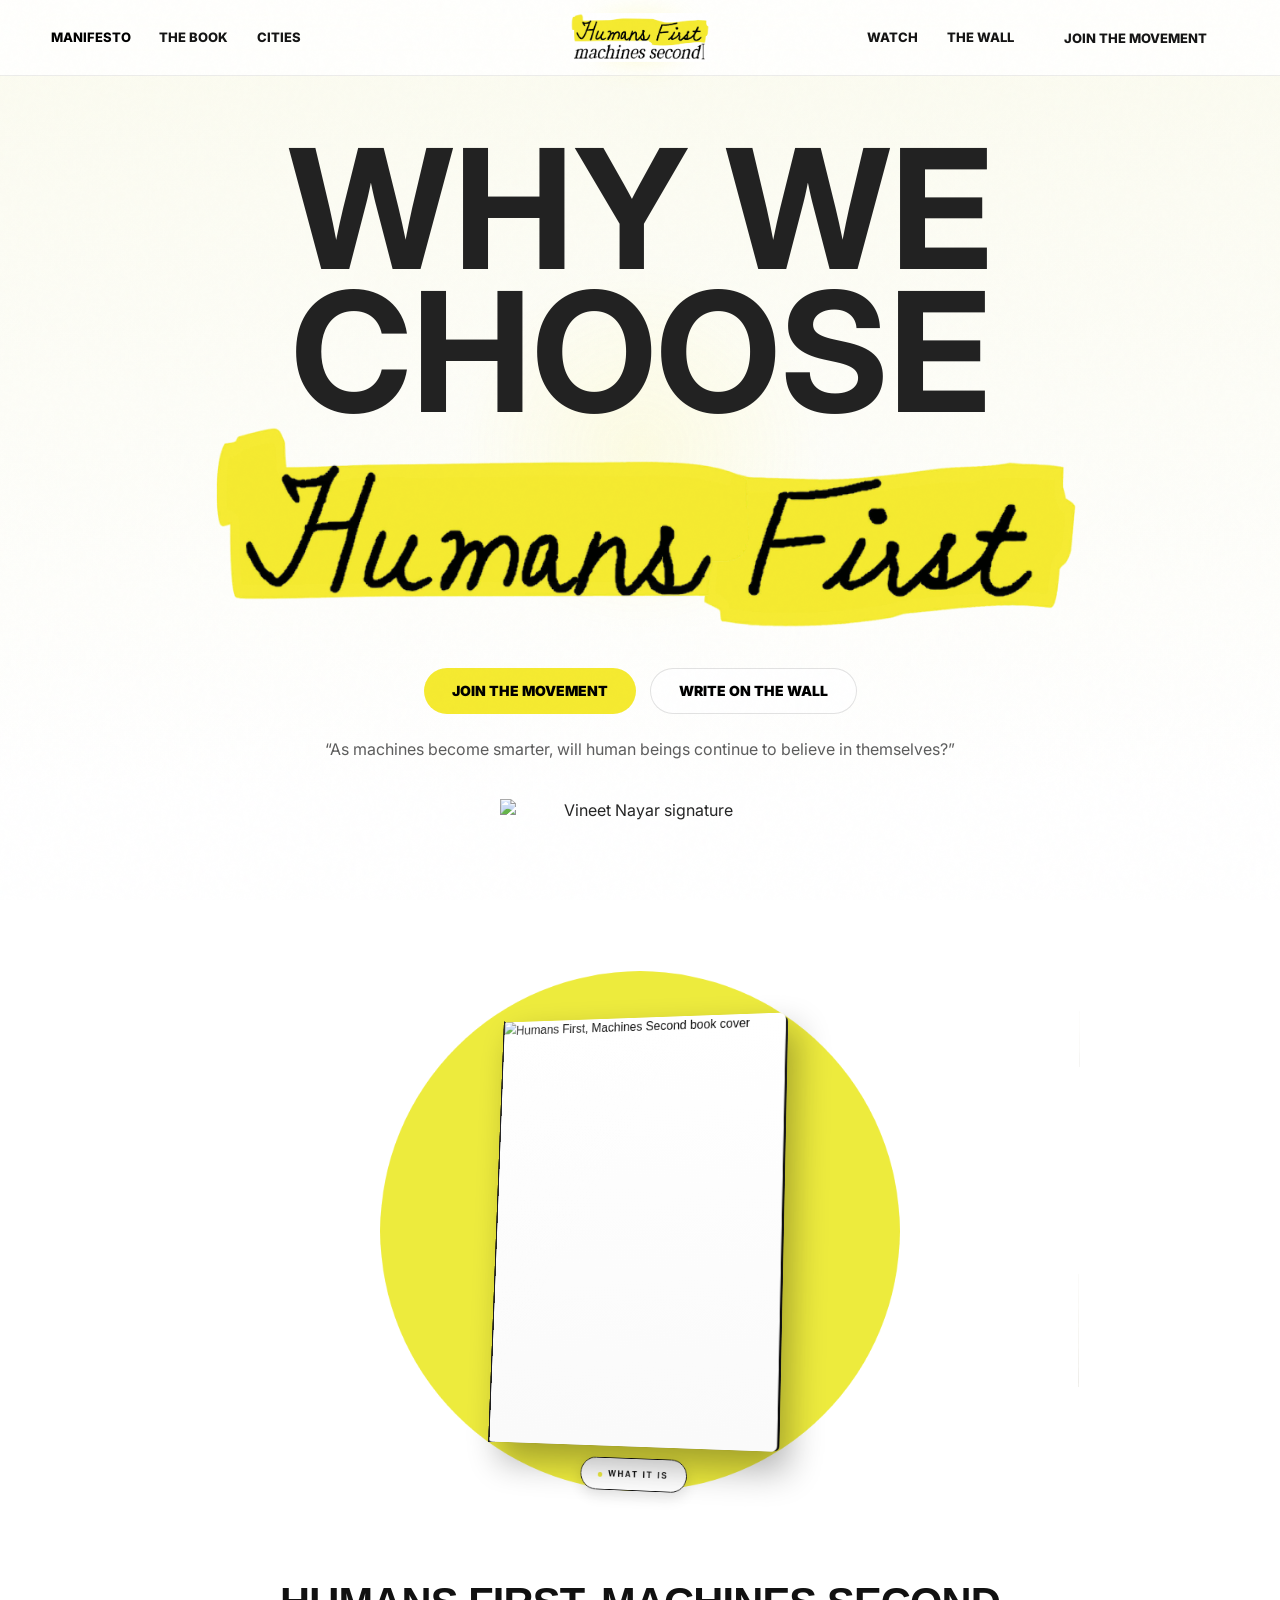
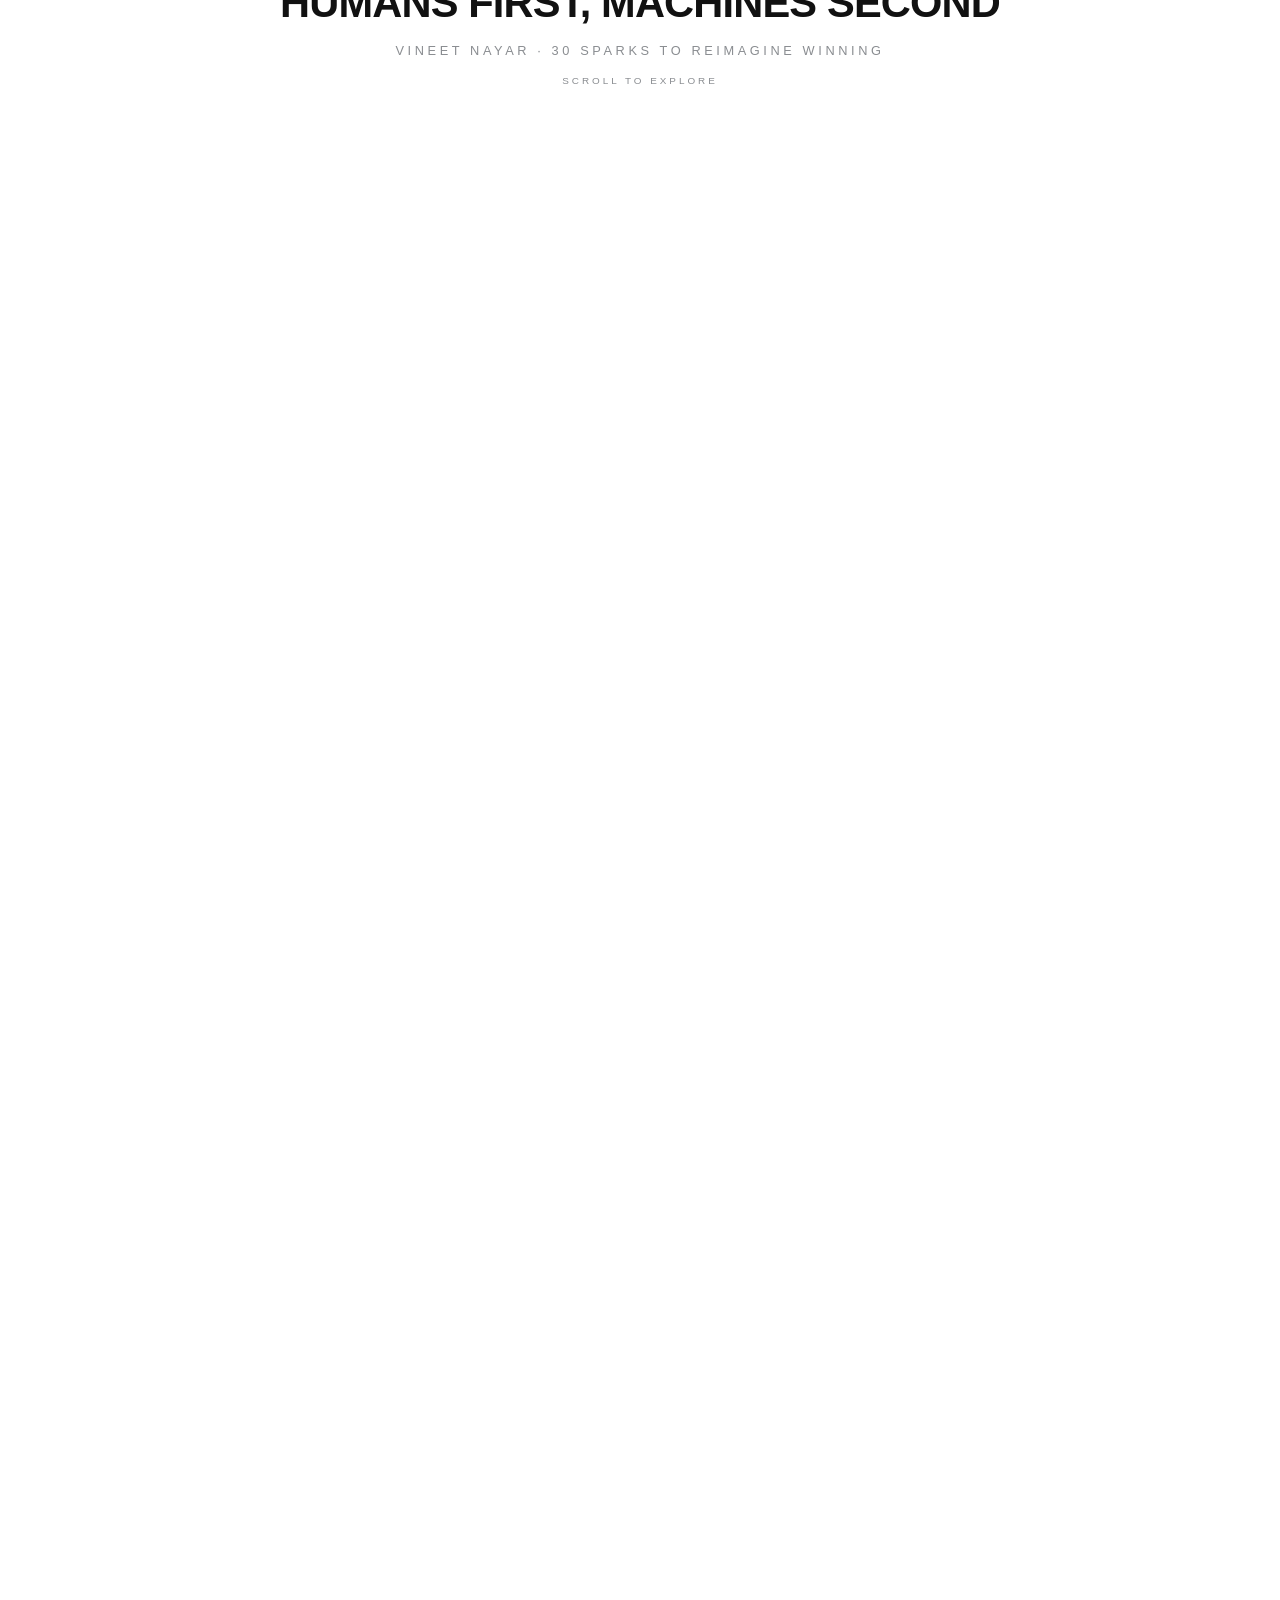
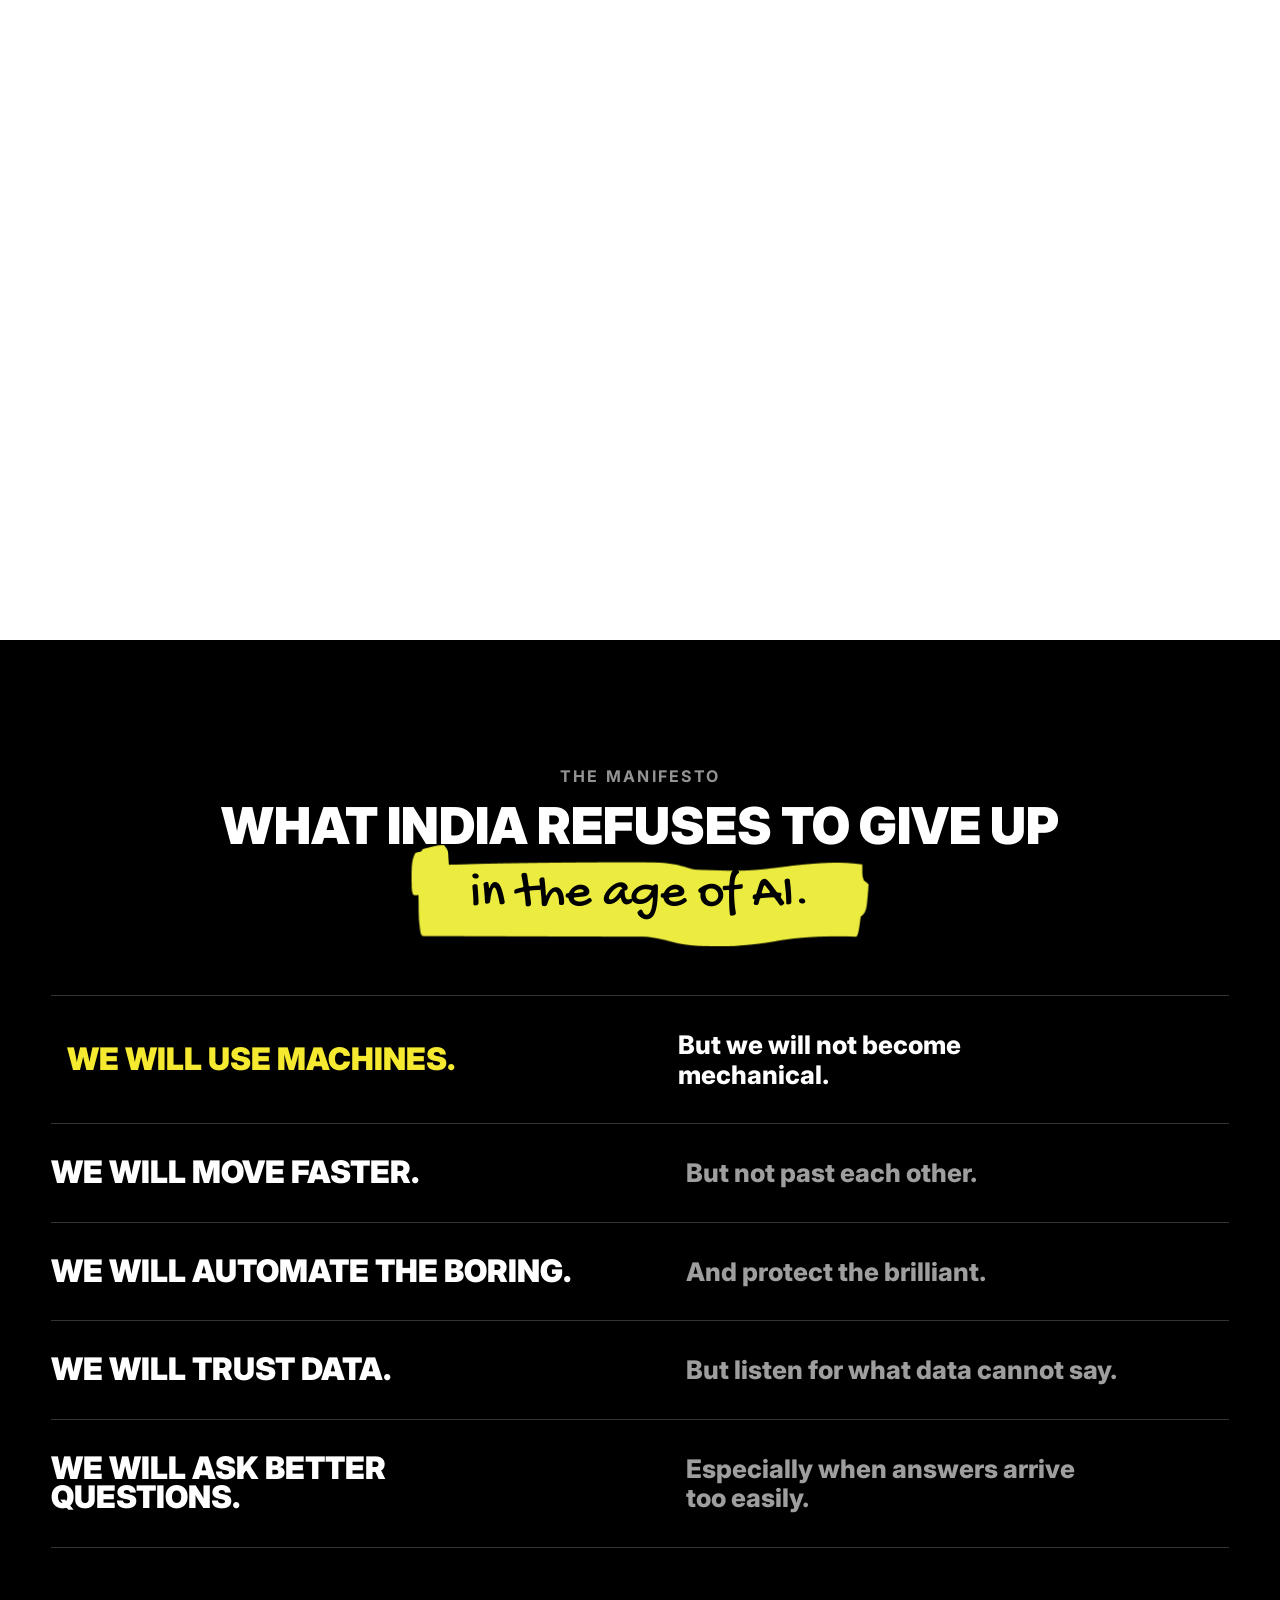
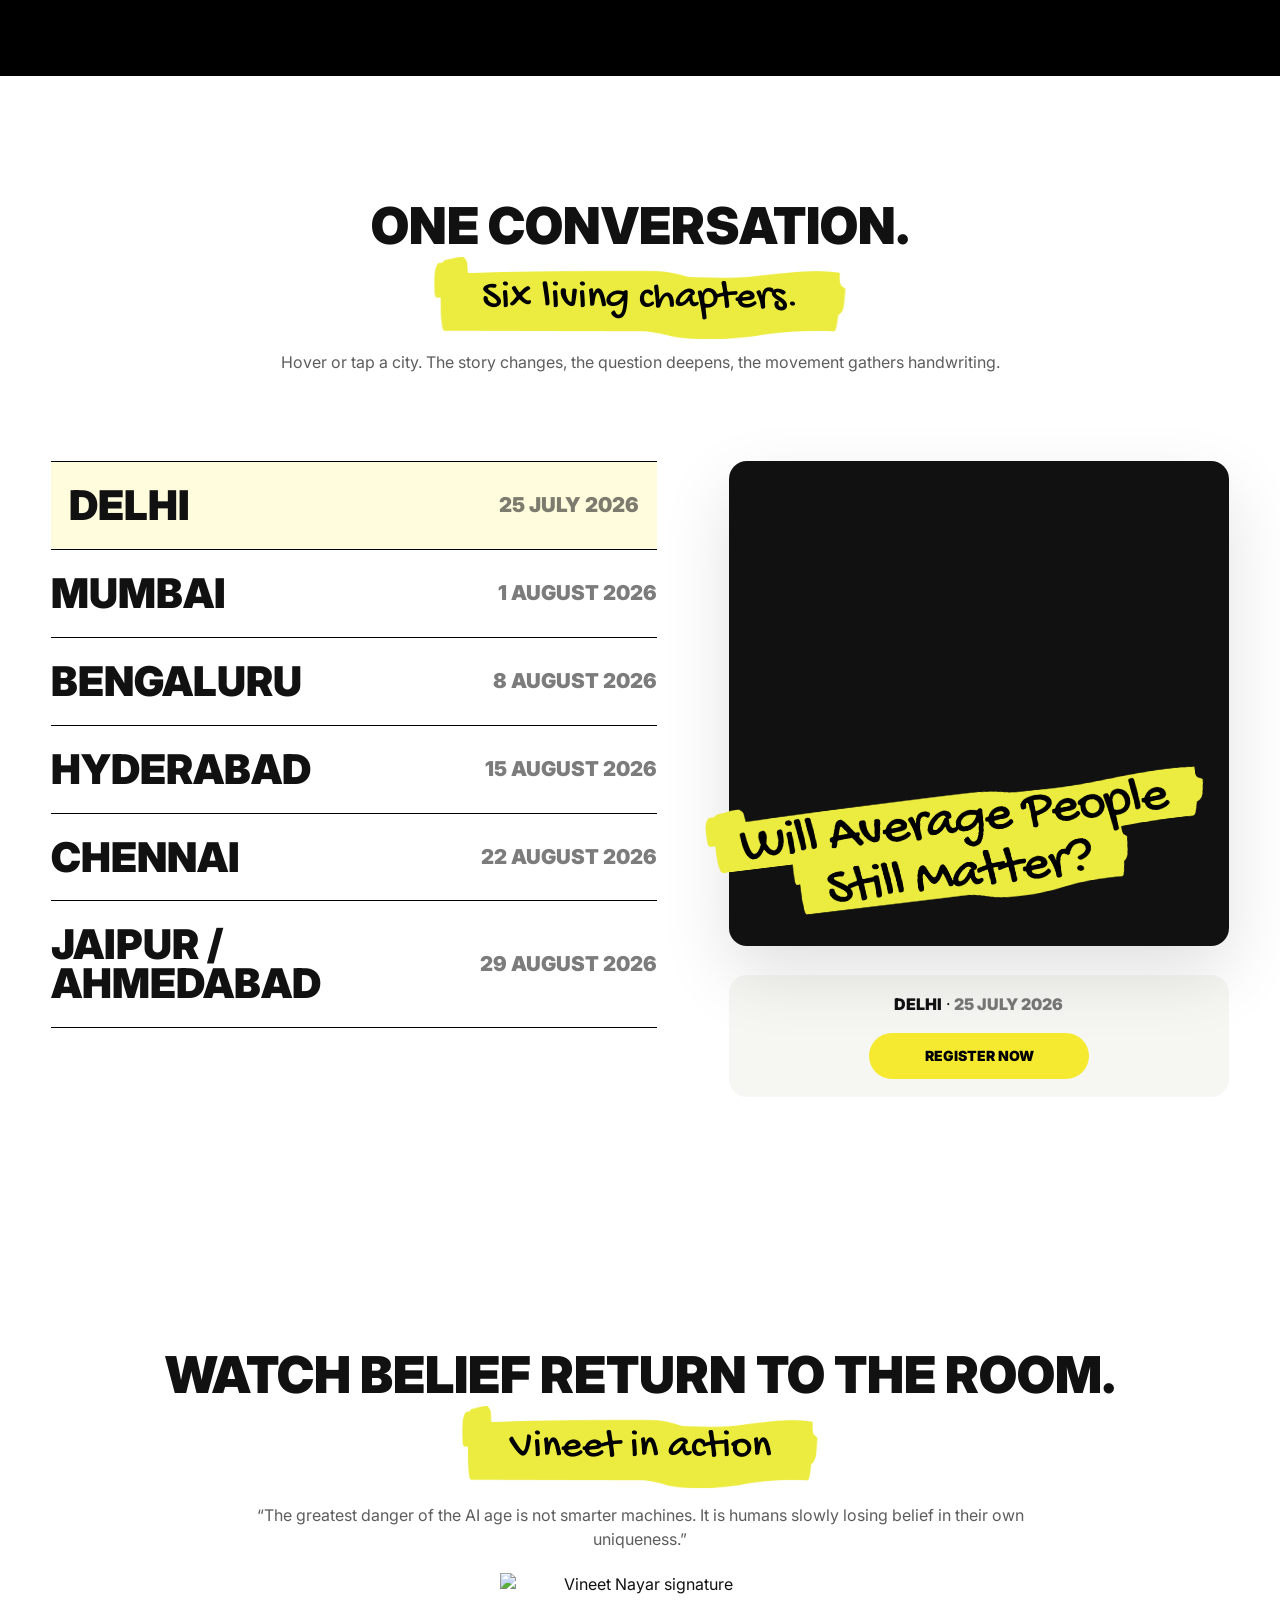
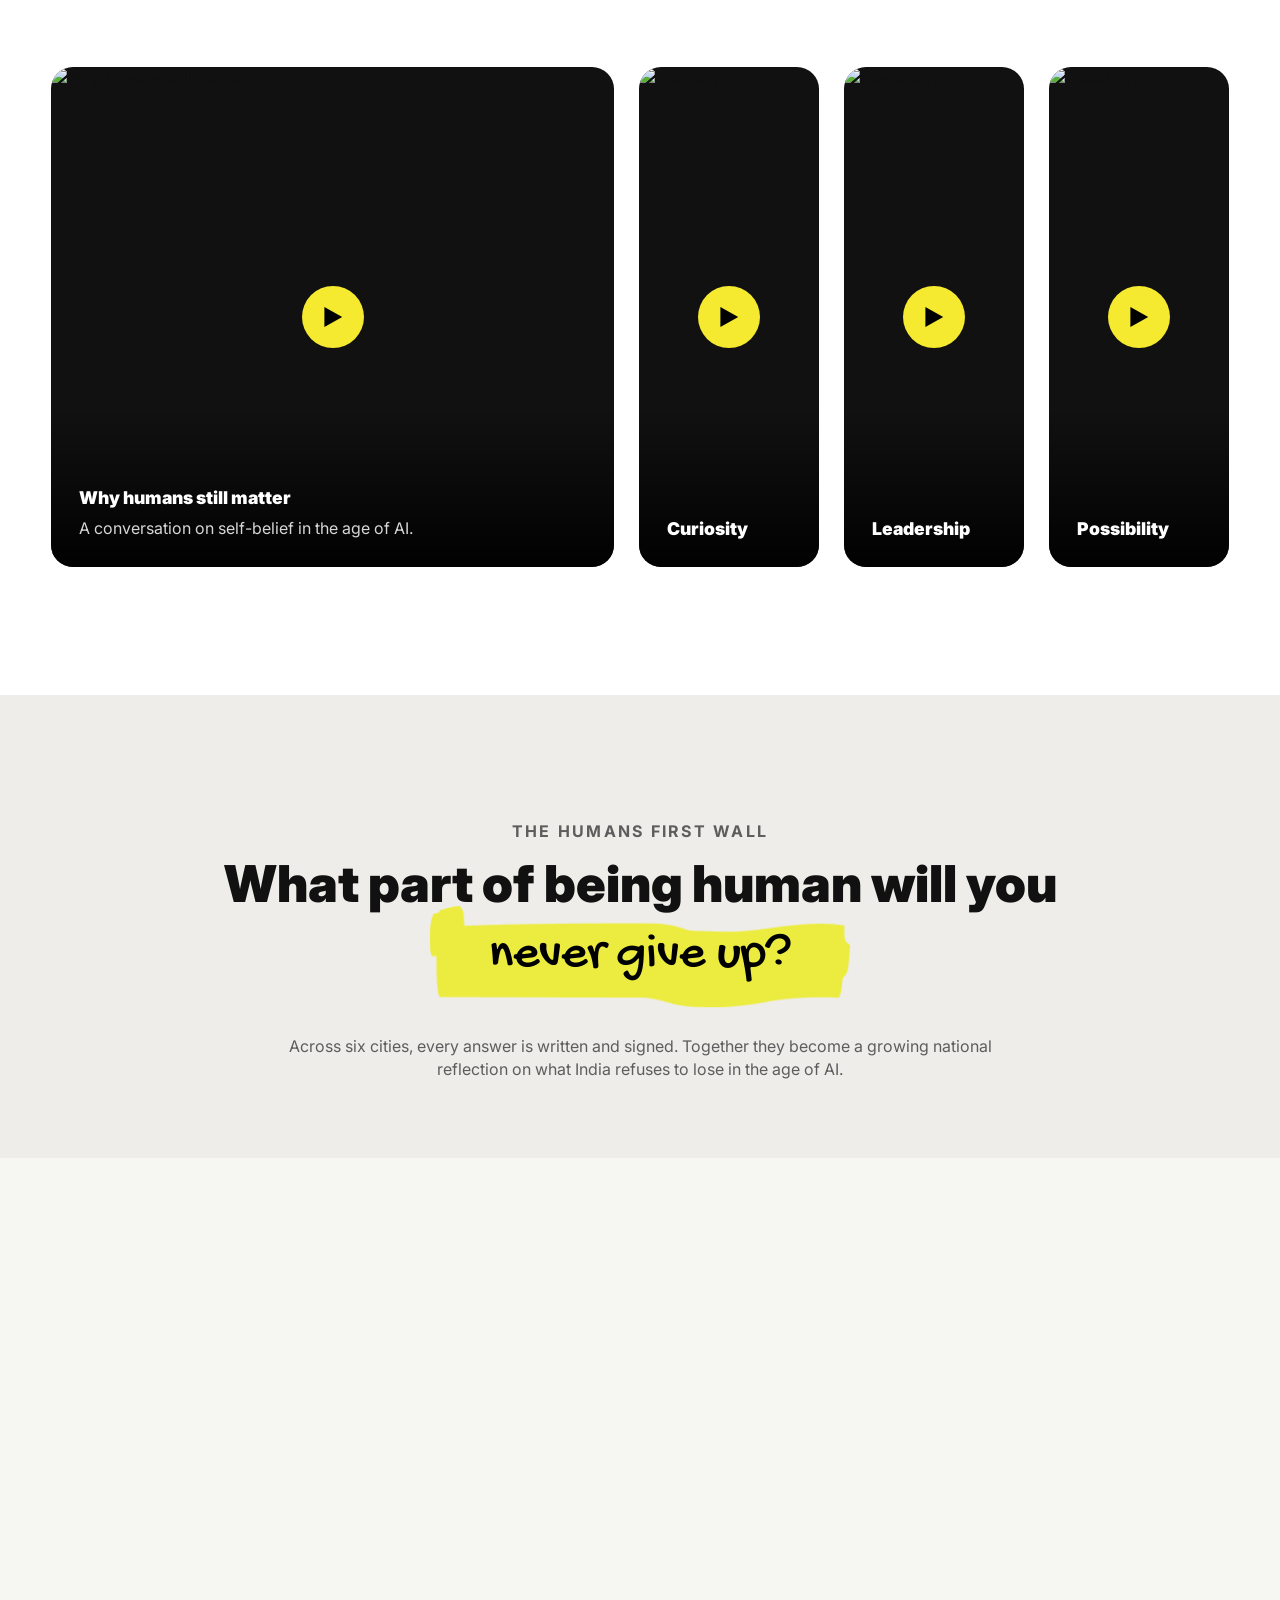
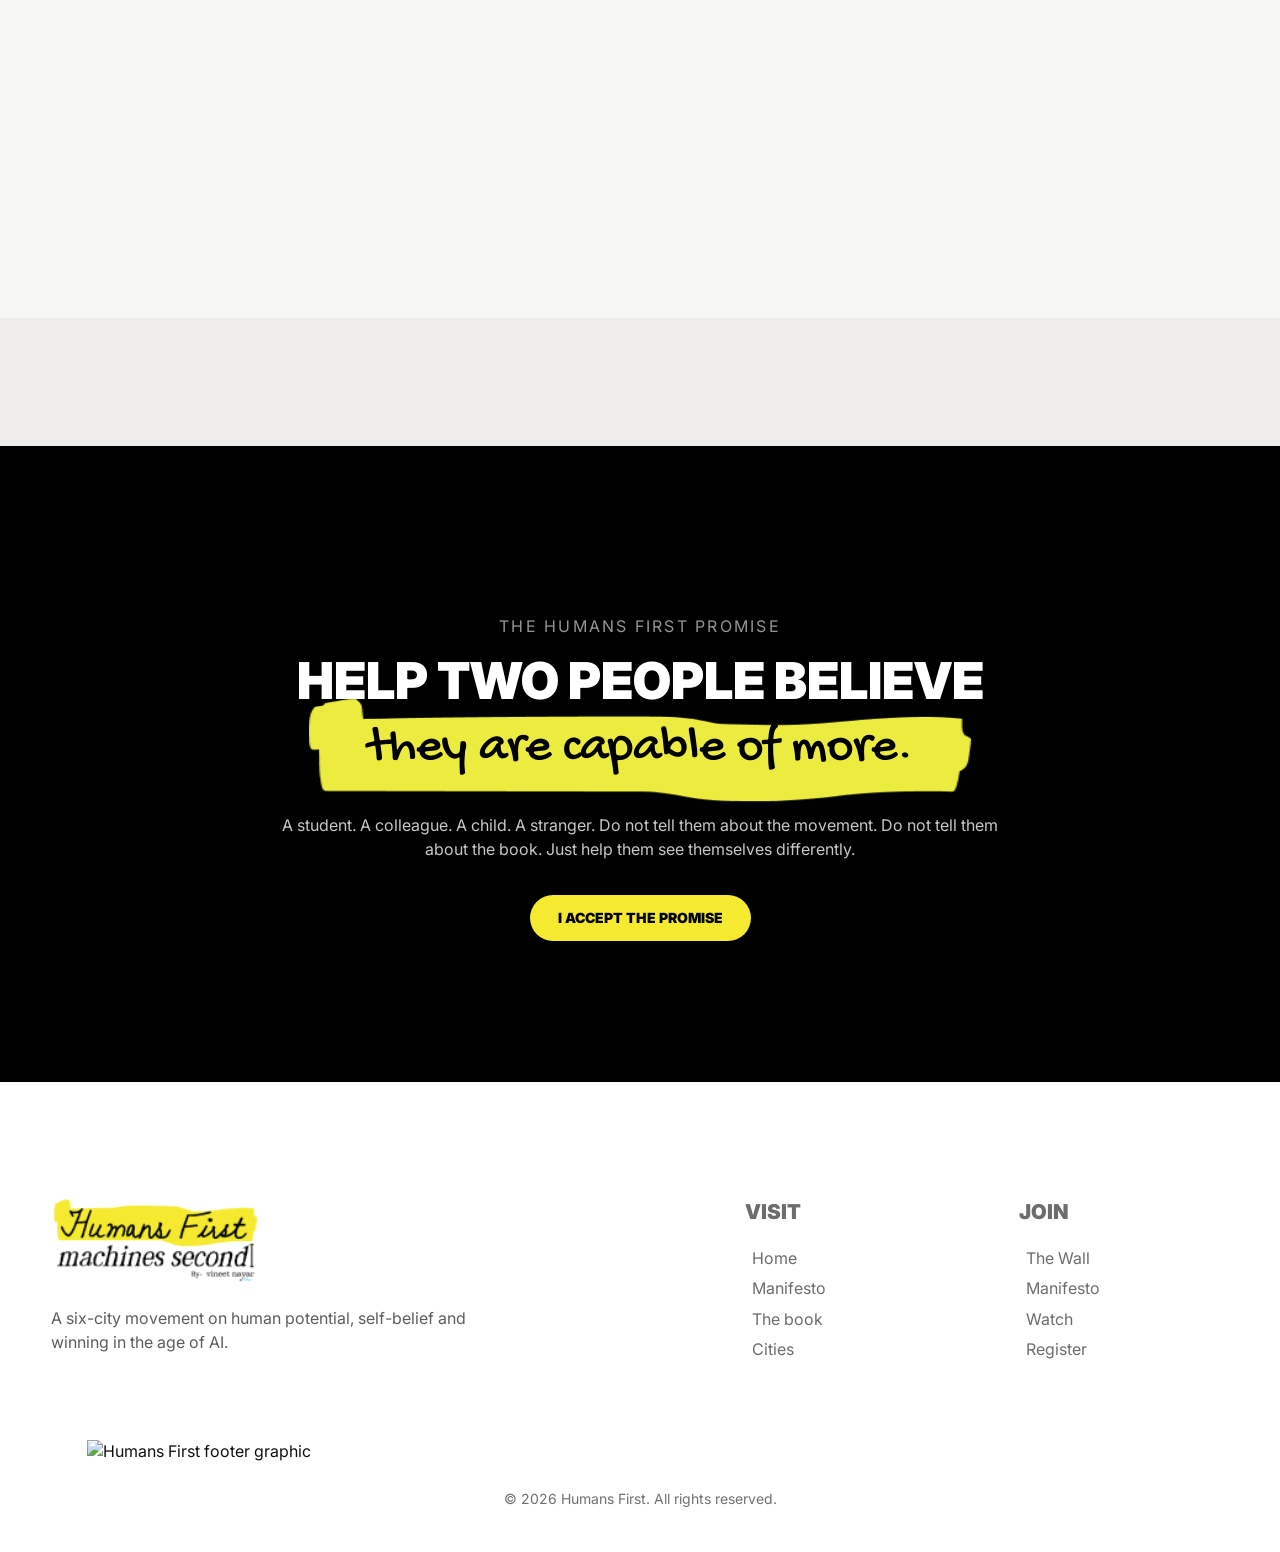
==== commit 42c4a514: "Add files via upload" ====
--- a/index.html
+++ b/index.html
@@ -9,9 +9,9 @@
   <link rel="preconnect" href="https://fonts.gstatic.com" crossorigin>
   <link href="https://fonts.googleapis.com/css2?family=Gochi+Hand&family=Inter:wght@400;500;600;700;800;900&display=swap" rel="stylesheet">
   <link href="https://fonts.googleapis.com/css2?family=Playfair+Display:ital,wght@0,500;0,700;1,500&display=swap" rel="stylesheet">
-  <link rel="stylesheet" href="styles.css?v=20260611-footer" />
-  <link rel="stylesheet" href="humans-first-1.css?v=20260612-book-pad" />
-  <link rel="stylesheet" href="mobile.css?v=20260612-hero-top" />
+  <link rel="stylesheet" href="styles.css?v=20260612-cities" />
+  <link rel="stylesheet" href="humans-first-1.css?v=20260612-safari" />
+  <link rel="stylesheet" href="mobile.css?v=20260612-manifesto" />
 </head>
 <body>
   <div class="progress" aria-hidden="true"></div>
@@ -375,8 +375,10 @@
             <img class="city-deco" alt="" aria-hidden="true" />
           </div>
           <div class="city-caption">
-            <strong id="cityName">Delhi</strong> &middot; <span id="cityDate">25 July 2026</span><br>
-            <span id="cityTheme">Will average people still matter?</span>
+            <p class="city-caption-meta">
+              <strong id="cityName">Delhi</strong> &middot; <span id="cityDate">25 July 2026</span>
+            </p>
+            <button class="btn city-register magnetic" type="button" data-open-modal>Register Now</button>
           </div>
         </aside>
       </div>
@@ -557,8 +559,8 @@
     </div>
   </div>
 
-  <script src="reveal.js?v=20260611-reveal-instant"></script>
+  <script src="reveal.js?v=20260612-safari"></script>
   <script src="humans-first-1.js?v=20260612-mobile-book"></script>
-  <script src="script.js?v=20260612-type"></script>
+  <script src="script.js?v=20260612-cities"></script>
 </body>
 </html>
--- a/styles.css
+++ b/styles.css
@@ -19,8 +19,8 @@
   --manifesto-heading-max: 520px;
   --body-size: clamp(16px, 1.125vw, 18px);
   --body-line: 1.48;
-  --eyebrow-size: clamp(11px, 0.78vw, 13px);
-  --eyebrow-gap: clamp(18px, 2.2vw, 28px);
+  --eyebrow-size: 16px;
+  --eyebrow-gap: clamp(18px, 2.2vw, 20px);
 }
 
 * {
@@ -351,13 +351,17 @@
 }
 
 .eyebrow {
-  margin: 0 0 var(--eyebrow-gap);
+  margin: 0;
   color: var(--muted);
   font-size: var(--eyebrow-size);
-  font-weight: 900;
+  font-weight: 700;
   line-height: 1;
   letter-spacing: 0.14em;
   text-transform: uppercase;
+}
+
+.eyebrow + :is(h1, h2, h3, h4, .display) {
+  margin-top: var(--eyebrow-gap);
 }
 
 .lede {
@@ -753,9 +757,12 @@
   border: 0;
   border-top: 1px solid #000;
   background: transparent;
+  color: #111;
   padding: 24px 0;
   text-align: left;
   transition: background 220ms ease, padding 220ms ease;
+  -webkit-appearance: none;
+  appearance: none;
 }
 
 .city-row:last-child {
@@ -770,6 +777,7 @@
 }
 
 .city-row .name {
+  color: #111;
   font-size: clamp(25.6px, 3.2vw, 44.8px);
   font-weight: 900;
   line-height: 0.95;
@@ -822,12 +830,40 @@
 }
 
 .city-caption {
+  display: flex;
+  flex-direction: column;
+  align-items: center;
+  gap: 16px;
   margin-top: 22px;
   padding: 18px;
   border-radius: 18px;
   background: var(--soft);
   color: #111;
   line-height: 1.4;
+  text-align: center;
+}
+
+.city-caption-meta {
+  margin: 0;
+  font-size: var(--body-size);
+  font-weight: 400;
+  line-height: var(--body-line);
+}
+
+.city-caption-meta strong {
+  font-weight: 900;
+  text-transform: uppercase;
+}
+
+.city-caption-meta #cityDate {
+  color: rgba(36, 36, 36, 0.6);
+  font-weight: 900;
+  text-transform: uppercase;
+}
+
+.city-register {
+  margin: 0;
+  min-width: min(100%, 220px);
 }
 
 .video-section {
@@ -958,9 +994,14 @@
 
 .wall-head h2 {
   max-width: 1020px;
-  margin: 22px auto 0;
+  margin-left: auto;
+  margin-right: auto;
   font-weight: 900;
   line-height: 0.98;
+}
+
+.wall-head .eyebrow + h2 {
+  margin-top: var(--eyebrow-gap);
 }
 
 .wall-head h2 .hand-highlight {
@@ -1470,7 +1511,7 @@
   }
 
   .hero {
-    min-height: 94svh;
+    min-height: auto;
     padding-top: calc(var(--header) + 52px);
     padding-bottom: clamp(28px, 5vh, 40px);
   }
@@ -1597,6 +1638,10 @@
     opacity: 1;
     transform: none;
     transition: none;
+  }
+
+  .hero h1 b {
+    transform: none;
   }
 }
 
@@ -1752,10 +1797,16 @@
 }
 
 .manifesto-wrap {
-  display: grid;
-  gap: clamp(34px, 5vw, 64px);
-  justify-items: center;
+  display: flex;
+  flex-direction: column;
+  align-items: center;
   text-align: center;
+  gap: 0;
+}
+
+.manifesto-wrap .manifesto-lines {
+  width: 100%;
+  margin-top: clamp(34px, 5vw, 64px);
 }
 
 .manifesto h2 {
--- a/humans-first-1.css
+++ b/humans-first-1.css
@@ -681,7 +681,7 @@
     justify-content: center;
     width: min(72vw, 300px);
     height: min(72vw, 300px);
-    margin: 0 auto clamp(16px, 3.5vh, 28px);
+    margin: 0 auto clamp(28px, 6vh, 44px);
     flex-shrink: 0;
   }
 
@@ -720,7 +720,7 @@
     max-width: none;
     height: auto;
     max-height: none;
-    padding: clamp(16px, 3.5vh, 28px) 0 0;
+    padding: clamp(24px, 5vh, 40px) 0 0;
     overflow: visible;
     pointer-events: auto;
   }
--- a/mobile.css
+++ b/mobile.css
@@ -175,8 +175,115 @@
   }
 
   .hero {
+    min-height: auto;
+    display: flex;
+    align-items: flex-start;
+    justify-content: center;
+    overflow: visible;
     padding-top: calc(var(--header) + 52px);
     padding-bottom: clamp(28px, 5vh, 40px);
+  }
+
+  .hero-content {
+    width: 100%;
+    opacity: 1;
+    visibility: visible;
+  }
+
+  .hero h1 span {
+    overflow: visible;
+  }
+
+  .hero h1 b {
+    transform: none;
+    animation: none;
+    opacity: 1;
+    visibility: visible;
+  }
+
+  .hero-mark {
+    width: min(88vw, 340px);
+    max-height: 32vh;
+    object-fit: contain;
+    margin-top: 4px;
+  }
+
+  .hero-actions,
+  .hero-quote,
+  .hero-signature {
+    opacity: 1;
+    visibility: visible;
+  }
+
+  .hero .reveal {
+    opacity: 1;
+    transform: none;
+  }
+
+  .city-row {
+    -webkit-appearance: none;
+    appearance: none;
+    color: #111;
+  }
+
+  .city-row .name {
+    color: #111;
+    -webkit-text-fill-color: #111;
+  }
+
+  .city-row .date {
+    color: rgba(36, 36, 36, 0.6);
+    -webkit-text-fill-color: rgba(36, 36, 36, 0.6);
+  }
+
+  .city-row:hover .name,
+  .city-row:focus-visible .name,
+  .city-row.active .name {
+    color: #111;
+    -webkit-text-fill-color: #111;
+  }
+
+  .city-caption,
+  .city-caption strong,
+  .city-caption #cityName,
+  .city-caption #cityDate,
+  .city-caption-meta {
+    color: #111;
+    -webkit-text-fill-color: #111;
+    text-align: center;
+  }
+
+  .city-caption #cityDate,
+  .city-caption-meta #cityDate {
+    color: rgba(36, 36, 36, 0.6);
+    -webkit-text-fill-color: rgba(36, 36, 36, 0.6);
+  }
+
+  .video-card .play {
+    z-index: 3;
+    pointer-events: auto;
+    cursor: pointer;
+  }
+
+  .video-card.featured {
+    min-height: clamp(300px, 78vw, 440px);
+  }
+
+  .video-card.featured .video-overlay p {
+    display: block;
+  }
+
+  .video-card:not(.featured) .video-overlay p {
+    display: none;
+  }
+
+  .video-section {
+    padding-inline: var(--gutter);
+  }
+
+  .video-section > .wrap {
+    width: 100%;
+    max-width: none;
   }
 
   .video-grid,
@@ -270,6 +377,42 @@
   .hf-book-anim .hf-heading-highlight {
     font-size: var(--mobile-h2);
     line-height: 0.92;
+  }
+
+  /* Manifesto — heading + body pair as one unit */
+  .manifesto-line {
+    display: flex;
+    flex-direction: column;
+    align-items: flex-start;
+    gap: 6px;
+    padding: 22px 0;
+    text-align: left;
+  }
+
+  .manifesto-line h4 {
+    margin: 0;
+    font-size: clamp(14.4px, 4.48vw, 21.6px);
+    font-weight: 900;
+    line-height: 1.05;
+    text-transform: uppercase;
+    color: #fff;
+  }
+
+  .manifesto-line em {
+    margin: 0;
+    font-size: var(--body-size);
+    font-weight: 400;
+    font-style: normal;
+    line-height: var(--body-line);
+    color: rgba(255, 255, 255, 0.72);
+  }
+
+  .manifesto-line.active h4 {
+    color: var(--yellow);
+  }
+
+  .manifesto-line.active em {
+    color: rgba(255, 255, 255, 0.88);
   }
 }
 
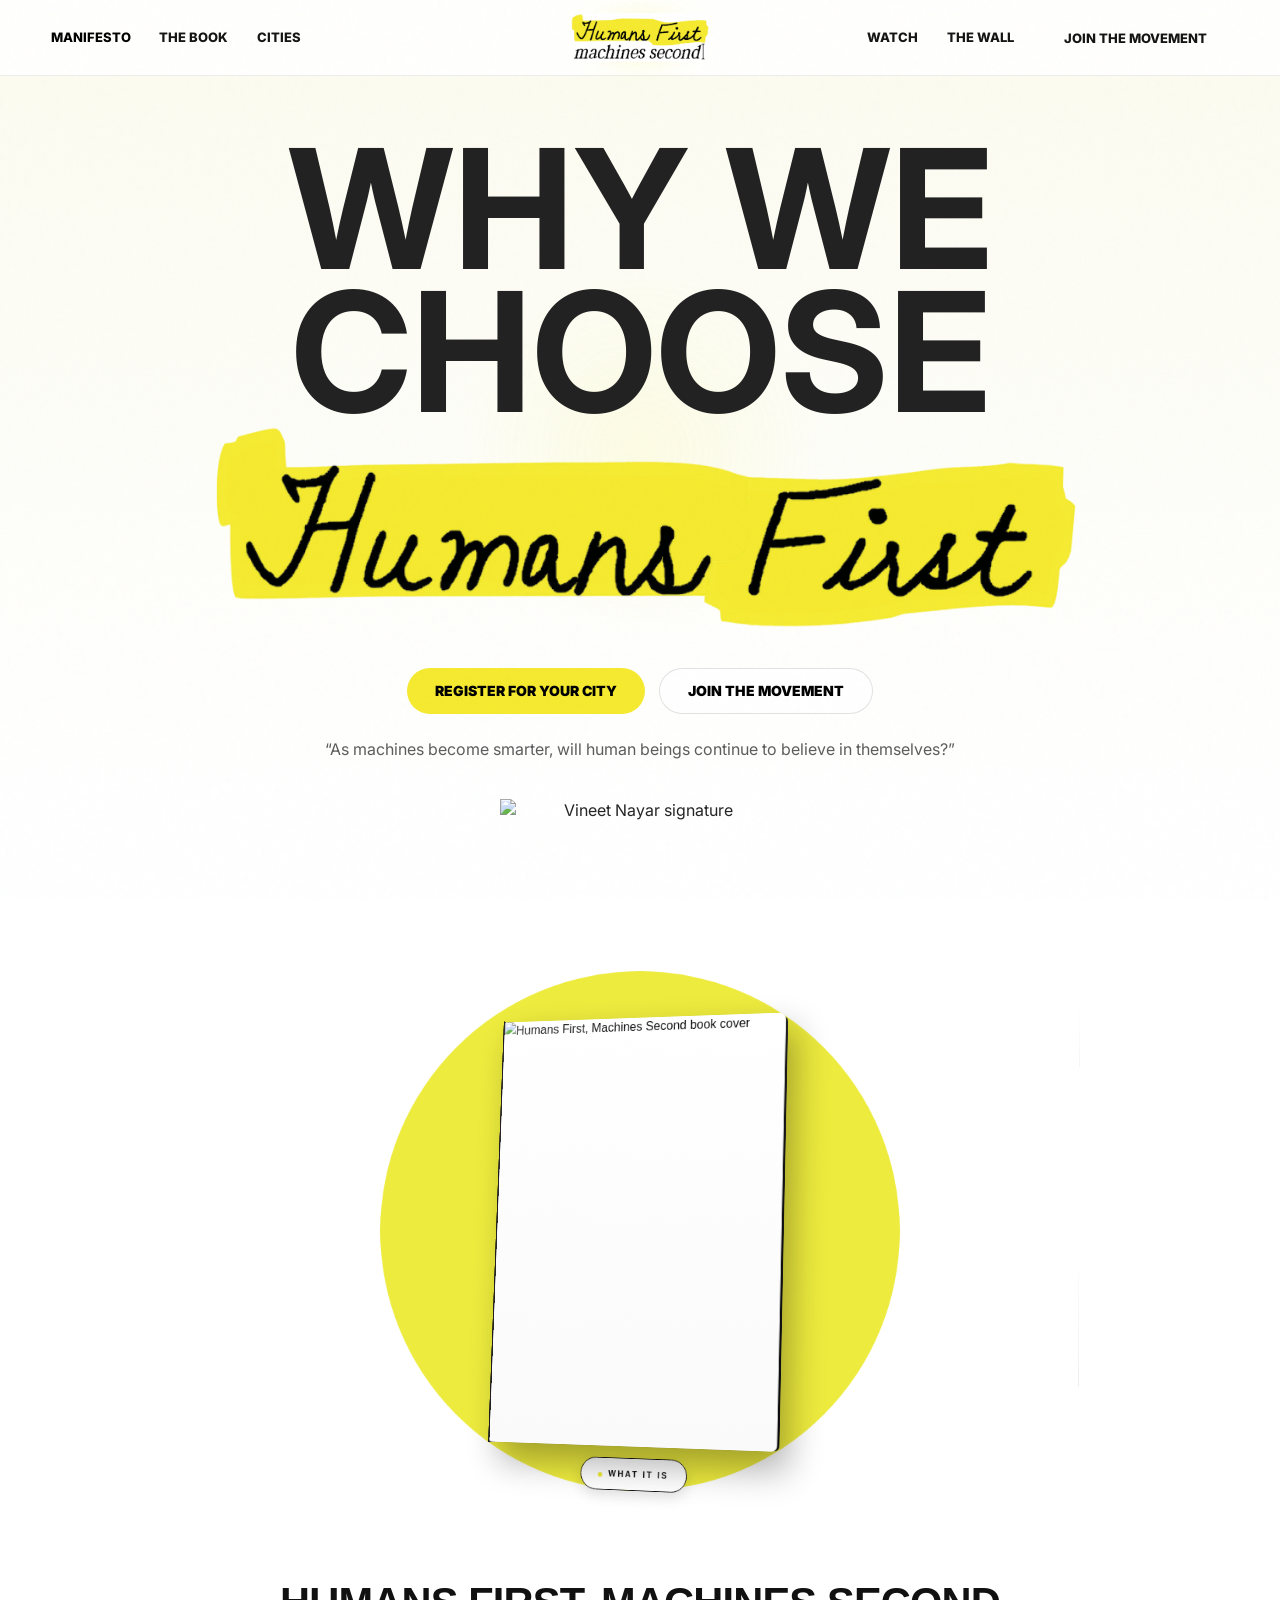
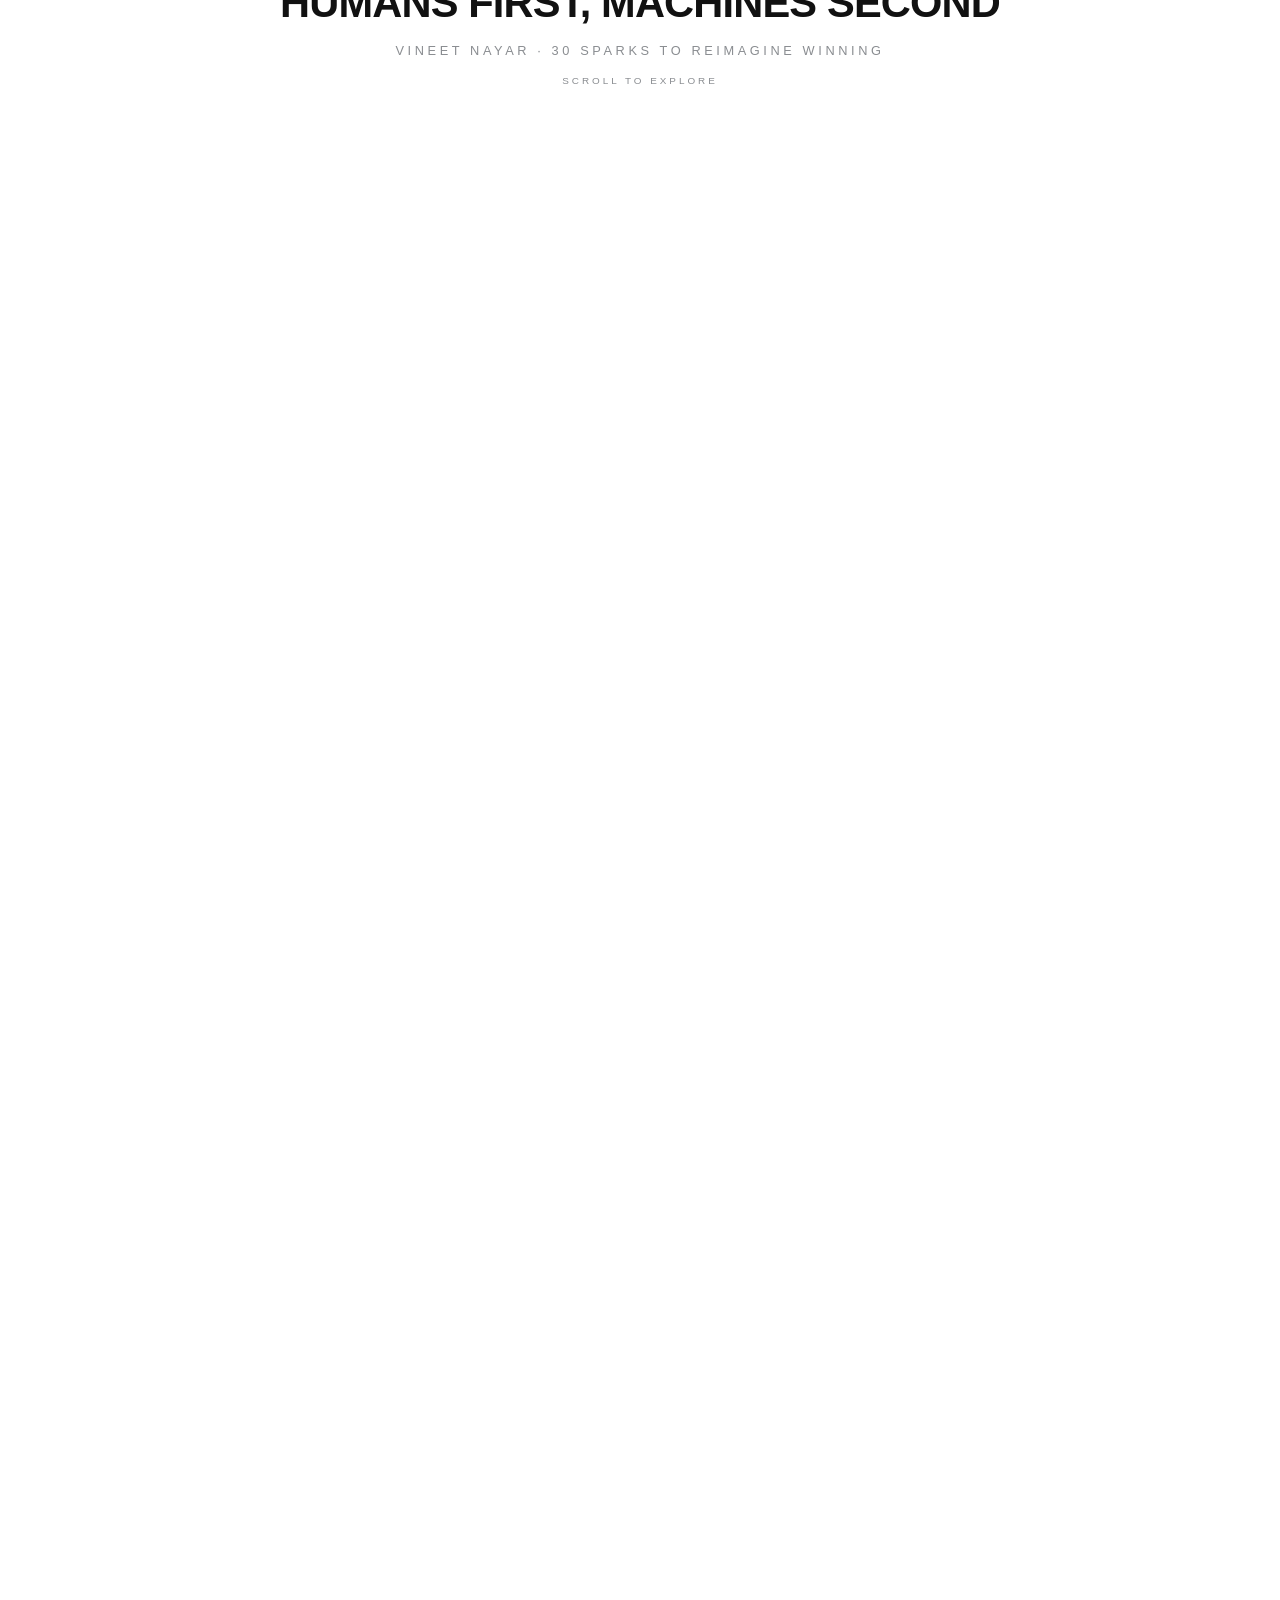
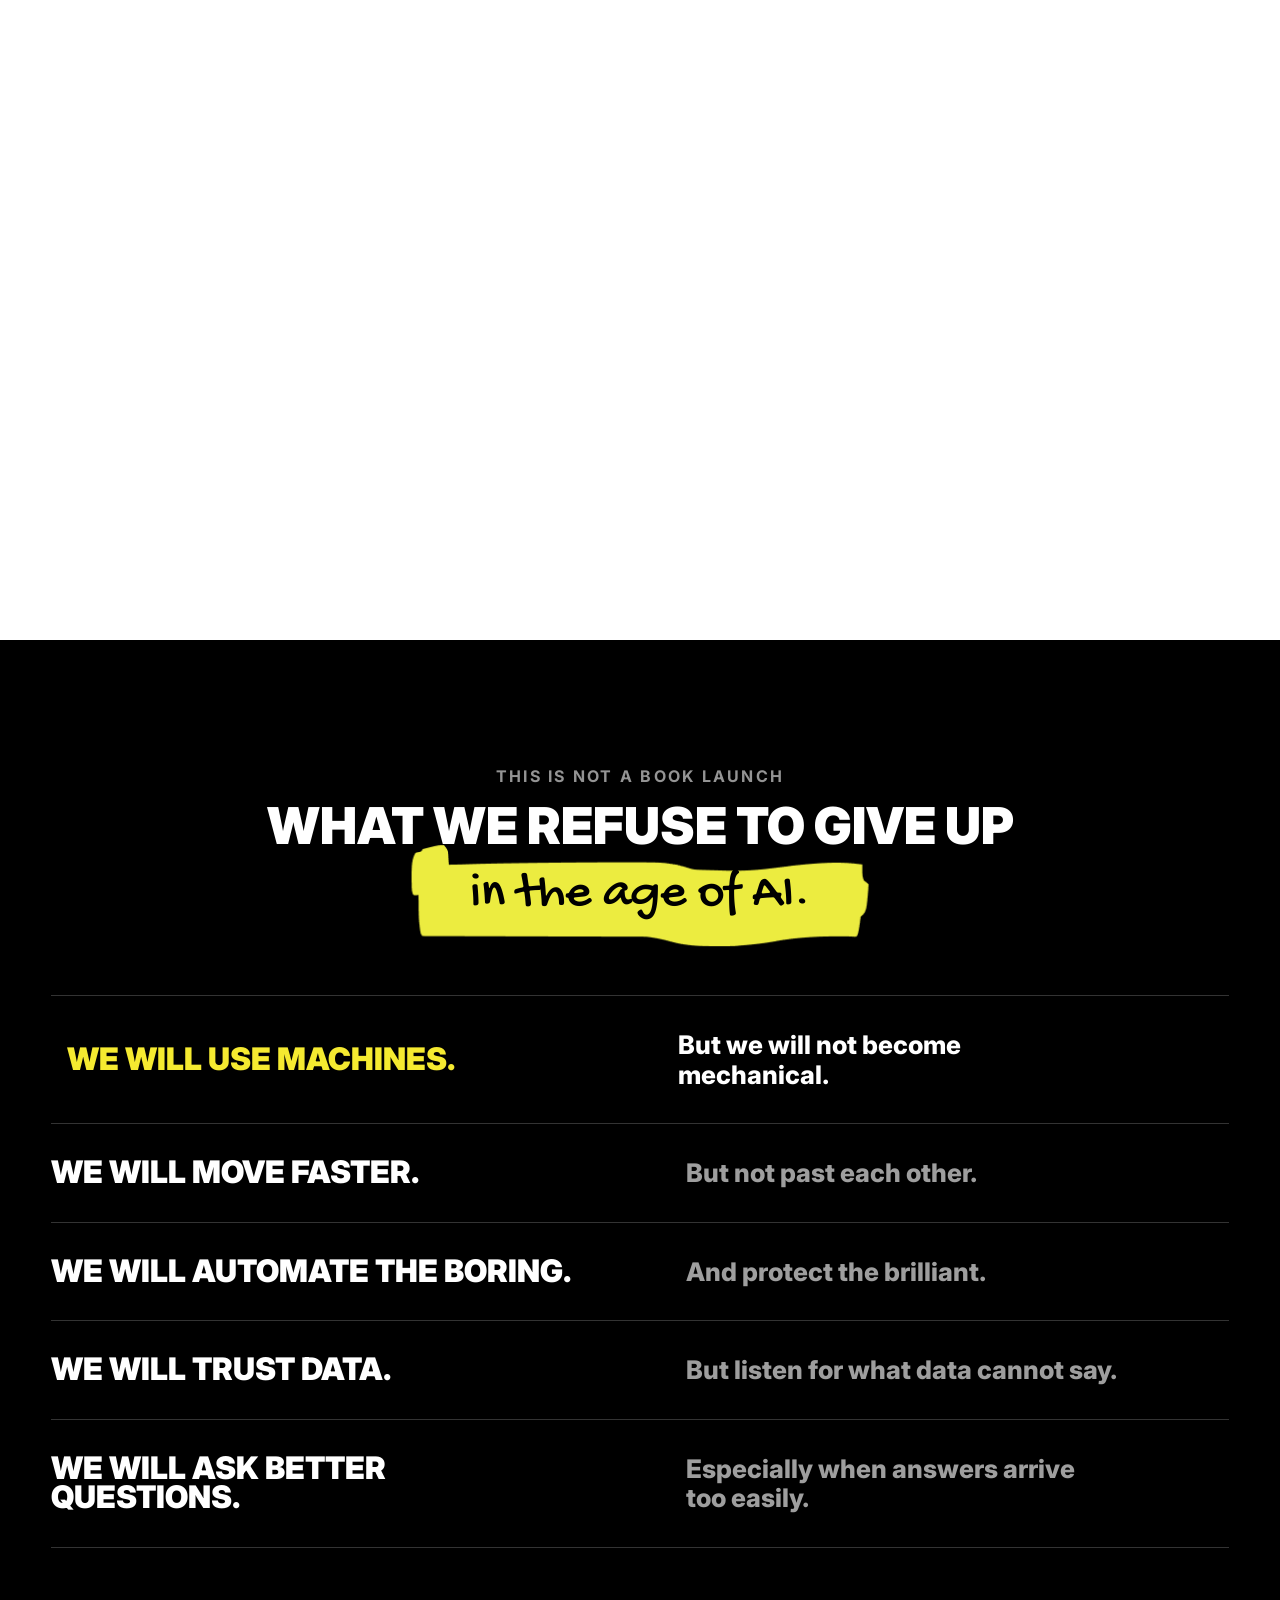
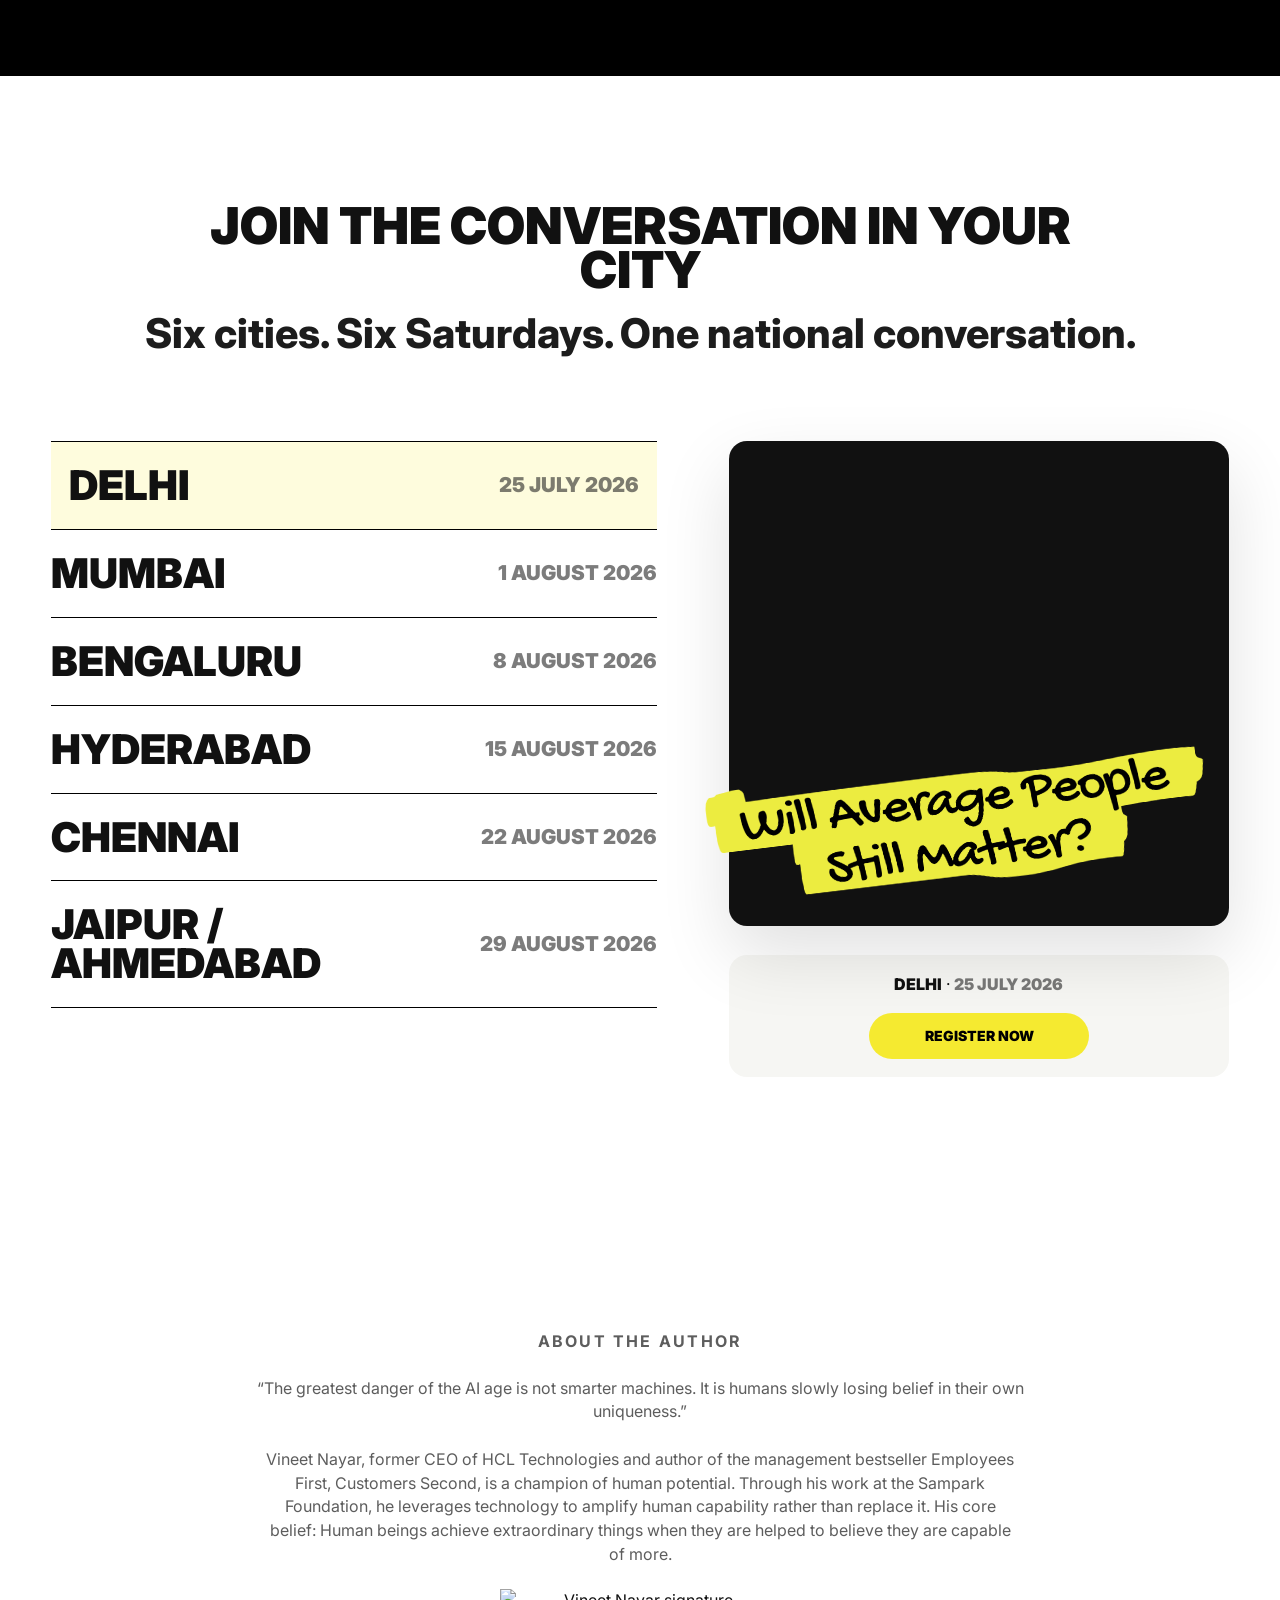
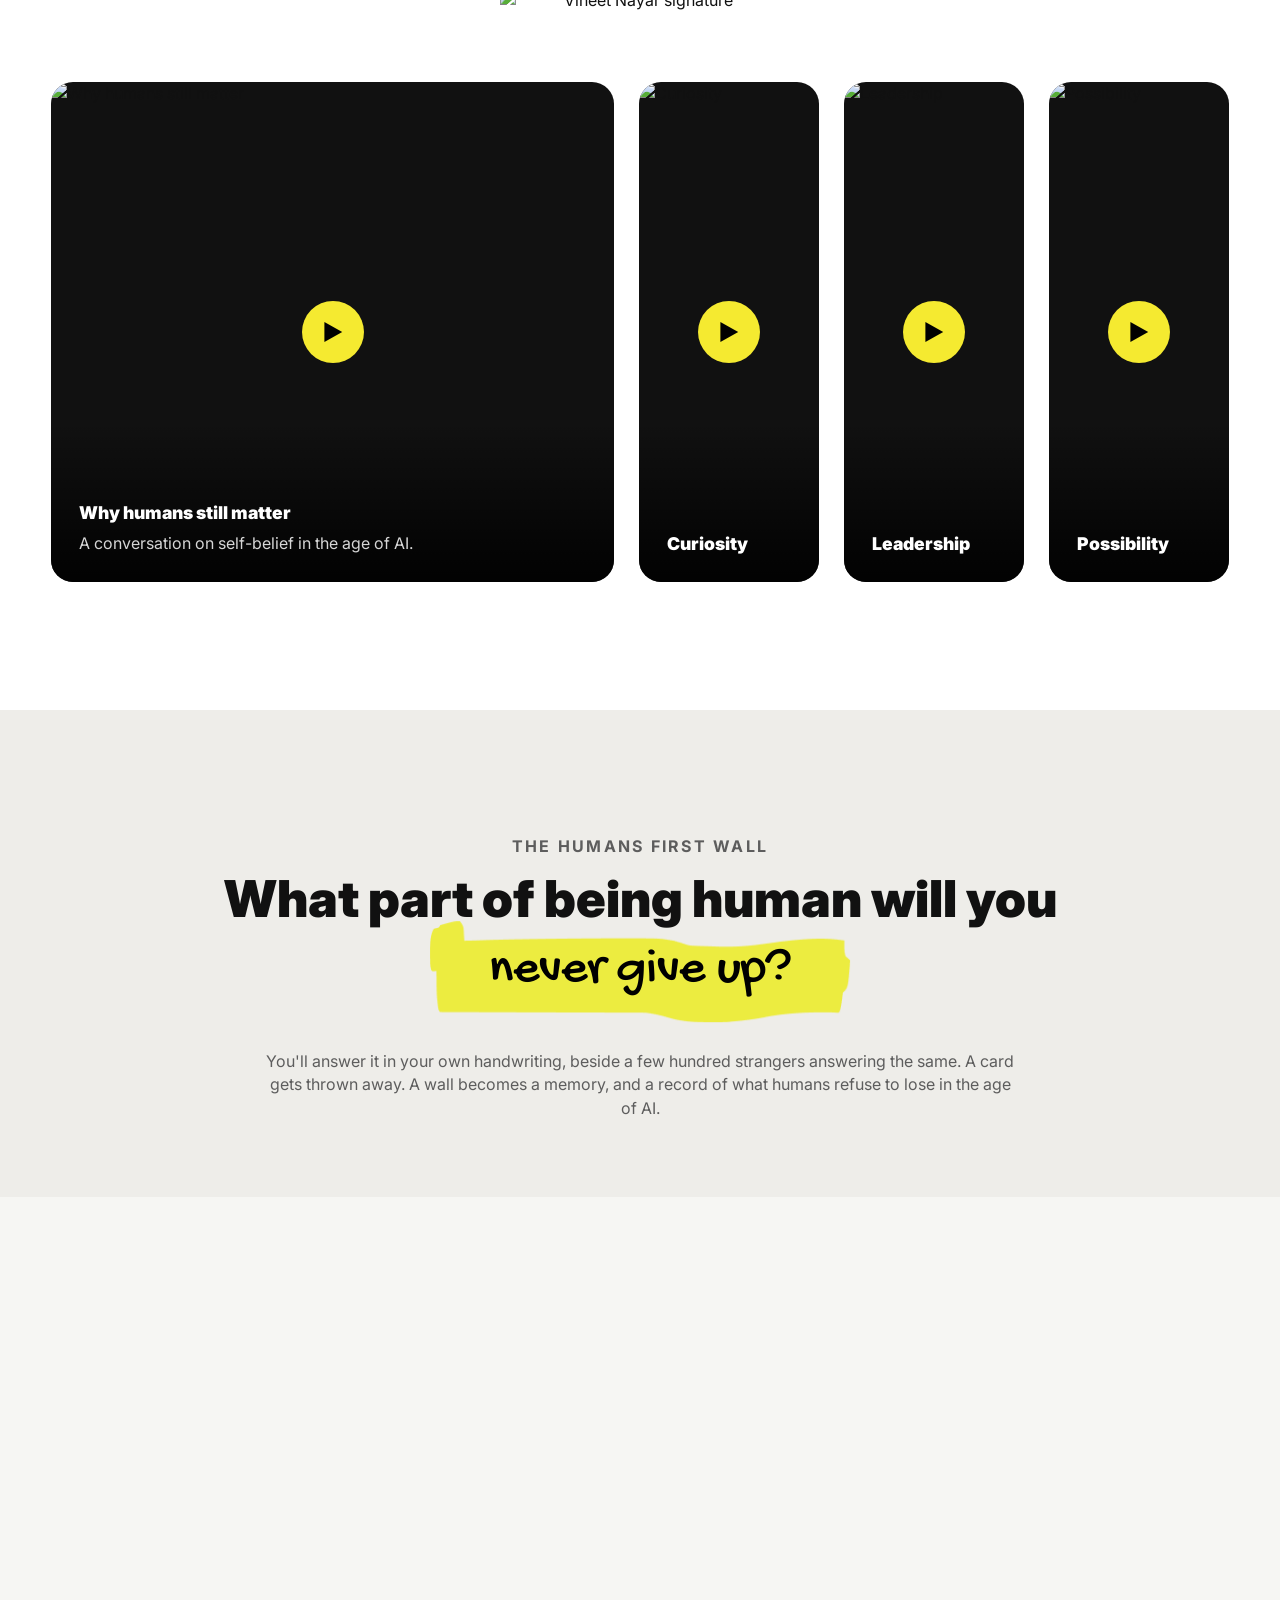
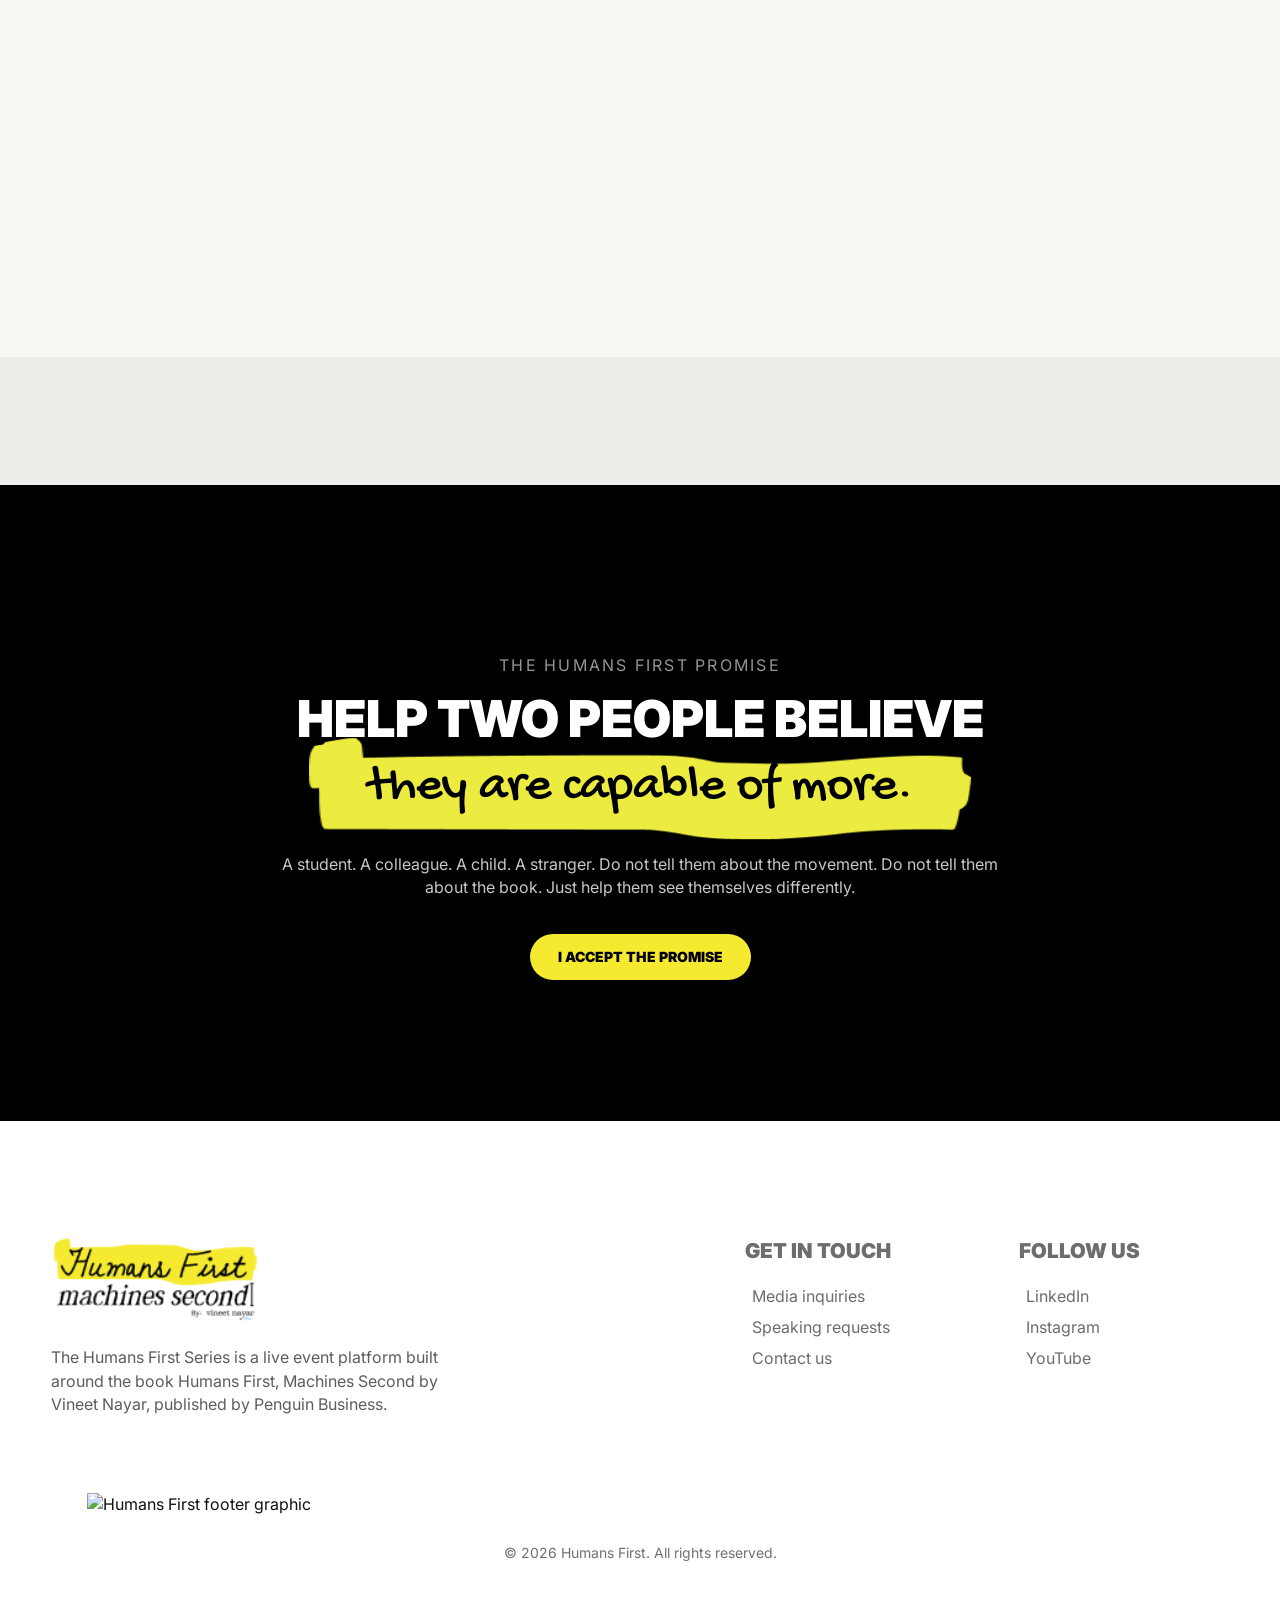
==== commit f5b49982: "Add files via upload" ====
--- a/index.html
+++ b/index.html
@@ -63,8 +63,8 @@
         </h1>
 
         <div class="hero-actions">
-          <button class="btn magnetic" type="button" data-open-modal>Join the movement</button>
-          <a class="btn secondary magnetic" href="#wall">Write on the wall</a>
+          <button class="btn magnetic" type="button" data-open-modal>Register for your city</button>
+          <a class="btn secondary magnetic" href="#wall">Join the movement</a>
         </div>
 
         <p class="hero-quote reveal on">“As machines become smarter, will human beings continue to believe in themselves?”</p>
@@ -117,7 +117,10 @@
             </div>
           </div>
 
-          <p class="hf-tap-hint" id="hf-tapHint" aria-hidden="true">Tap the book to explore</p>
+          <p class="hf-tap-hint is-prominent" id="hf-tapHint" aria-hidden="true">
+            <span class="hf-tap-icon" aria-hidden="true"></span>
+            Tap the book to explore
+          </p>
 
           <div class="hf-blocks" id="hf-blocks">
             <div class="hf-block hf-block-tr">
@@ -146,22 +149,22 @@
             <div class="hf-panel" data-index="1">
               <h3><span class="hf-heading-highlight">Trust</span></h3>
               <p class="hf-panel-sub">Steady ground before speed</p>
-              <p>Trust is not certainty. It is the solid ground people stand on before the pace picks up, so they act on judgment instead of fear. Like an anchor that does not rush, but simply holds.</p>
+              <p>In an AI-driven world, trust isn't optional, it's oxygen. It begins with trusting yourself to think, create and innovate in ways that add lasting value. And it means people believing AI is being used with them, not against them. Where trust goes missing, AI becomes a black box feared, resented, even quietly sabotaged.</p>
             </div>
             <div class="hf-panel" data-index="2">
               <h3><span class="hf-heading-highlight">Empower</span></h3>
               <p class="hf-panel-sub">Belief, not permission</p>
-              <p>Empowering people is not handing them access and waiting for them to ask. It is believing they can think, decide and lead without being told, so they stop waiting for instructions and start owning what comes next.</p>
+              <p>AI works best when people are invited to co-create with it, not just use it. That means making it safe to question, adapt and act boldly—so people start owning what comes next instead of sitting on the sidelines.</p>
             </div>
             <div class="hf-panel" data-index="3">
               <h3><span class="hf-heading-highlight">Amplify</span></h3>
               <p class="hf-panel-sub">Make people more, not less</p>
-              <p>AI was never meant to do your thinking. It should clear the dull, repetitive work so there is more room for judgment, imagination and care, leaving people sharper rather than smaller. The tool serves the person, not the other way around.</p>
+              <p>AI won't replace great leadership, but it will expose weak leadership fast. In the AI era, mediocre teams crumble under pressure. The ones who win are the ones who amplify curiosity, agility and purpose at every level.</p>
             </div>
             <div class="hf-panel" data-index="4">
               <h3><span class="hf-heading-highlight">Reimagine</span></h3>
               <p class="hf-panel-sub">Win a different game</p>
-              <p>Once a machine can copy the old way of winning, that way loses its value. The future belongs to people who ask better questions and decide what is worth building, choosing a game only a human can win.</p>
+              <p>This isn't about digitizing yesterday's processes. It's about tearing up the old playbook and rethinking everything how we work, what counts as winning, why we exist at all. The best innovators won't wait for disruption. They'll cause it.</p>
             </div>
           </div>
 
@@ -269,8 +272,8 @@
 
     <section class="section manifesto" id="manifesto">
       <div class="wrap manifesto-wrap">
-        <p class="eyebrow reveal">The manifesto</p>
-        <h2 class="display reveal manifesto-title">What India refuses to give up <span class="hand-highlight">in the age of AI.</span></h2>
+        <p class="eyebrow reveal">This is not a book launch</p>
+        <h2 class="display reveal manifesto-title">What we refuse to give up <span class="hand-highlight">in the age of AI.</span></h2>
         <div class="manifesto-lines" data-manifesto>
           <button type="button" class="manifesto-line reveal active"><h4>We will use machines.</h4><em>But we will not become mechanical.</em></button>
           <button type="button" class="manifesto-line reveal"><h4>We will move faster.</h4><em>But not past each other.</em></button>
@@ -334,9 +337,8 @@
 
     <section class="section chapters" id="cities">
       <div class="wrap center">
-        <h2 class="display section-title reveal">One conversation.</h2>
-        <p class="section-subtitle reveal"><span class="hand-highlight">Six living chapters.</span></p>
-        <p class="lede reveal">Hover or tap a city. The story changes, the question deepens, the movement gathers handwriting.</p>
+        <h2 class="display section-title reveal">Join the Conversation in Your City</h2>
+        <p class="section-subtitle reveal">Six cities. Six Saturdays. One national conversation.</p>
       </div>
 
       <div class="wrap chapter-grid">
@@ -386,9 +388,9 @@
 
     <section class="section video-section" id="videos">
       <div class="wrap center">
-        <h2 class="display section-title reveal">Watch belief return to the room.</h2>
-        <p class="section-subtitle reveal"><span class="hand-highlight">Vineet in action</span></p>
+        <p class="eyebrow reveal">About the author</p>
         <p class="hero-quote reveal">“The greatest danger of the AI age is not smarter machines. It is humans slowly losing belief in their own uniqueness.”</p>
+        <p class="lede reveal">Vineet Nayar, former CEO of HCL Technologies and author of the management bestseller Employees First, Customers Second, is a champion of human potential. Through his work at the Sampark Foundation, he leverages technology to amplify human capability rather than replace it. His core belief: Human beings achieve extraordinary things when they are helped to believe they are capable of more.</p>
         <img class="hero-signature reveal" src="https://storage.googleapis.com/storage.magicpath.ai/user/291020608010072064/figma-assets/168b845d-7080-4a93-8f59-592f2b1e17f7.png" alt="Vineet Nayar signature" />
       </div>
 
@@ -432,7 +434,7 @@
       <div class="wall-head center">
         <p class="eyebrow">The Humans First Wall</p>
         <h2 class="reveal">What part of being human will you <mark class="hand-highlight">never give up?</mark></h2>
-        <p class="lede section-note reveal">Across six cities, every answer is written and signed. Together they become a growing national reflection on what India refuses to lose in the age of AI.</p>
+        <p class="lede section-note reveal">You'll answer it in your own handwriting, beside a few hundred strangers answering the same. A card gets thrown away. A wall becomes a memory, and a record of what humans refuse to lose in the age of AI.</p>
       </div>
 
       <div class="wall-embed reveal">
@@ -499,22 +501,20 @@
     <div class="wrap footer-grid">
       <div>
         <img class="footer-logo" src="assets/figma/logo.png" alt="Humans First" />
-        <p class="lede footer-note">A six-city movement on human potential, self-belief and winning in the age of AI.</p>
+        <p class="lede footer-note">The Humans First Series is a live event platform built around the book Humans First, Machines Second by Vineet Nayar, published by Penguin Business.</p>
       </div>
       <div class="footer-links">
         <div>
-          <h4>Visit</h4>
-          <a href="#top">Home</a>
-          <a href="#manifesto">Manifesto</a>
-          <a href="#book">The book</a>
-          <a href="#cities">Cities</a>
+          <h4>Get in touch</h4>
+          <a href="mailto:hello@humansfirst.com?subject=Media%20inquiry">Media inquiries</a>
+          <a href="mailto:hello@humansfirst.com?subject=Speaking%20request">Speaking requests</a>
+          <a href="mailto:hello@humansfirst.com">Contact us</a>
         </div>
         <div>
-          <h4>Join</h4>
-          <a href="#wall">The Wall</a>
-          <a href="#manifesto">Manifesto</a>
-          <a href="#videos">Watch</a>
-          <button class="footer-link-btn" type="button" data-open-modal>Register</button>
+          <h4>Follow us</h4>
+          <a href="https://www.linkedin.com/" target="_blank" rel="noopener noreferrer">LinkedIn</a>
+          <a href="https://www.instagram.com/" target="_blank" rel="noopener noreferrer">Instagram</a>
+          <a href="https://www.youtube.com/" target="_blank" rel="noopener noreferrer">YouTube</a>
         </div>
       </div>
     </div>
@@ -560,7 +560,7 @@
   </div>
 
   <script src="reveal.js?v=20260612-safari"></script>
-  <script src="humans-first-1.js?v=20260612-mobile-book"></script>
+  <script src="humans-first-1.js?v=20260612-mobile-book-tap"></script>
   <script src="script.js?v=20260612-cities"></script>
 </body>
 </html>
--- a/humans-first-1.css
+++ b/humans-first-1.css
@@ -715,7 +715,7 @@
   .hf-book-anim .hf-copy {
     position: relative;
     right: auto;
-    order: 2;
+    order: 3;
     width: 100%;
     max-width: none;
     height: auto;
@@ -751,24 +751,85 @@
   }
 
   .hf-book-anim .hf-tap-hint {
-    display: block;
-    order: 3;
-    margin: clamp(16px, 3vh, 24px) 0 0;
-    font-size: 0.62rem;
+    display: flex;
+    flex-direction: column;
+    align-items: center;
+    order: 2;
+    margin: clamp(12px, 2.5vh, 20px) 0 0;
+    font-size: 0.68rem;
     letter-spacing: 0.28em;
     text-transform: uppercase;
     color: var(--hf-gray);
     text-align: center;
+    transition: opacity 0.3s ease;
+  }
+
+  .hf-book-anim .hf-tap-hint.is-prominent {
+    color: var(--hf-black);
+    font-weight: 700;
   }
 }
 
 .hf-book-anim .hf-tap-hint {
   display: none;
+}
+
+.hf-book-anim .hf-tap-icon {
+  display: block;
+  width: 28px;
+  height: 28px;
+  margin: 0 auto 10px;
+  border: 2px solid var(--hf-gray);
+  border-radius: 50%;
+  position: relative;
+}
+
+.hf-book-anim .hf-tap-icon::after {
+  content: "";
+  position: absolute;
+  left: 50%;
+  top: 38%;
+  width: 8px;
+  height: 8px;
+  border-radius: 50%;
+  background: var(--hf-gray);
+  transform: translate(-50%, -50%);
+}
+
+.hf-book-anim .hf-tap-hint.is-prominent .hf-tap-icon {
+  border-color: var(--hf-black);
+  animation: hf-tap-pulse 2s ease-in-out infinite;
+}
+
+.hf-book-anim .hf-tap-hint.is-prominent .hf-tap-icon::after {
+  background: var(--hf-black);
+}
+
+.hf-book-anim .hf-tap-hint:not(.is-prominent) .hf-tap-icon {
+  display: none;
+}
+
+@keyframes hf-tap-pulse {
+  0%,
+  100% {
+    transform: scale(1);
+    opacity: 0.65;
+  }
+
+  50% {
+    transform: scale(1.12);
+    opacity: 1;
+  }
 }
 
 @media (prefers-reduced-motion: reduce) {
   .hf-book-anim .hf-cue {
     animation: none;
+  }
+
+  .hf-book-anim .hf-tap-hint.is-prominent .hf-tap-icon {
+    animation: none;
+    opacity: 1;
   }
 
   .hf-book-anim .hf-book,
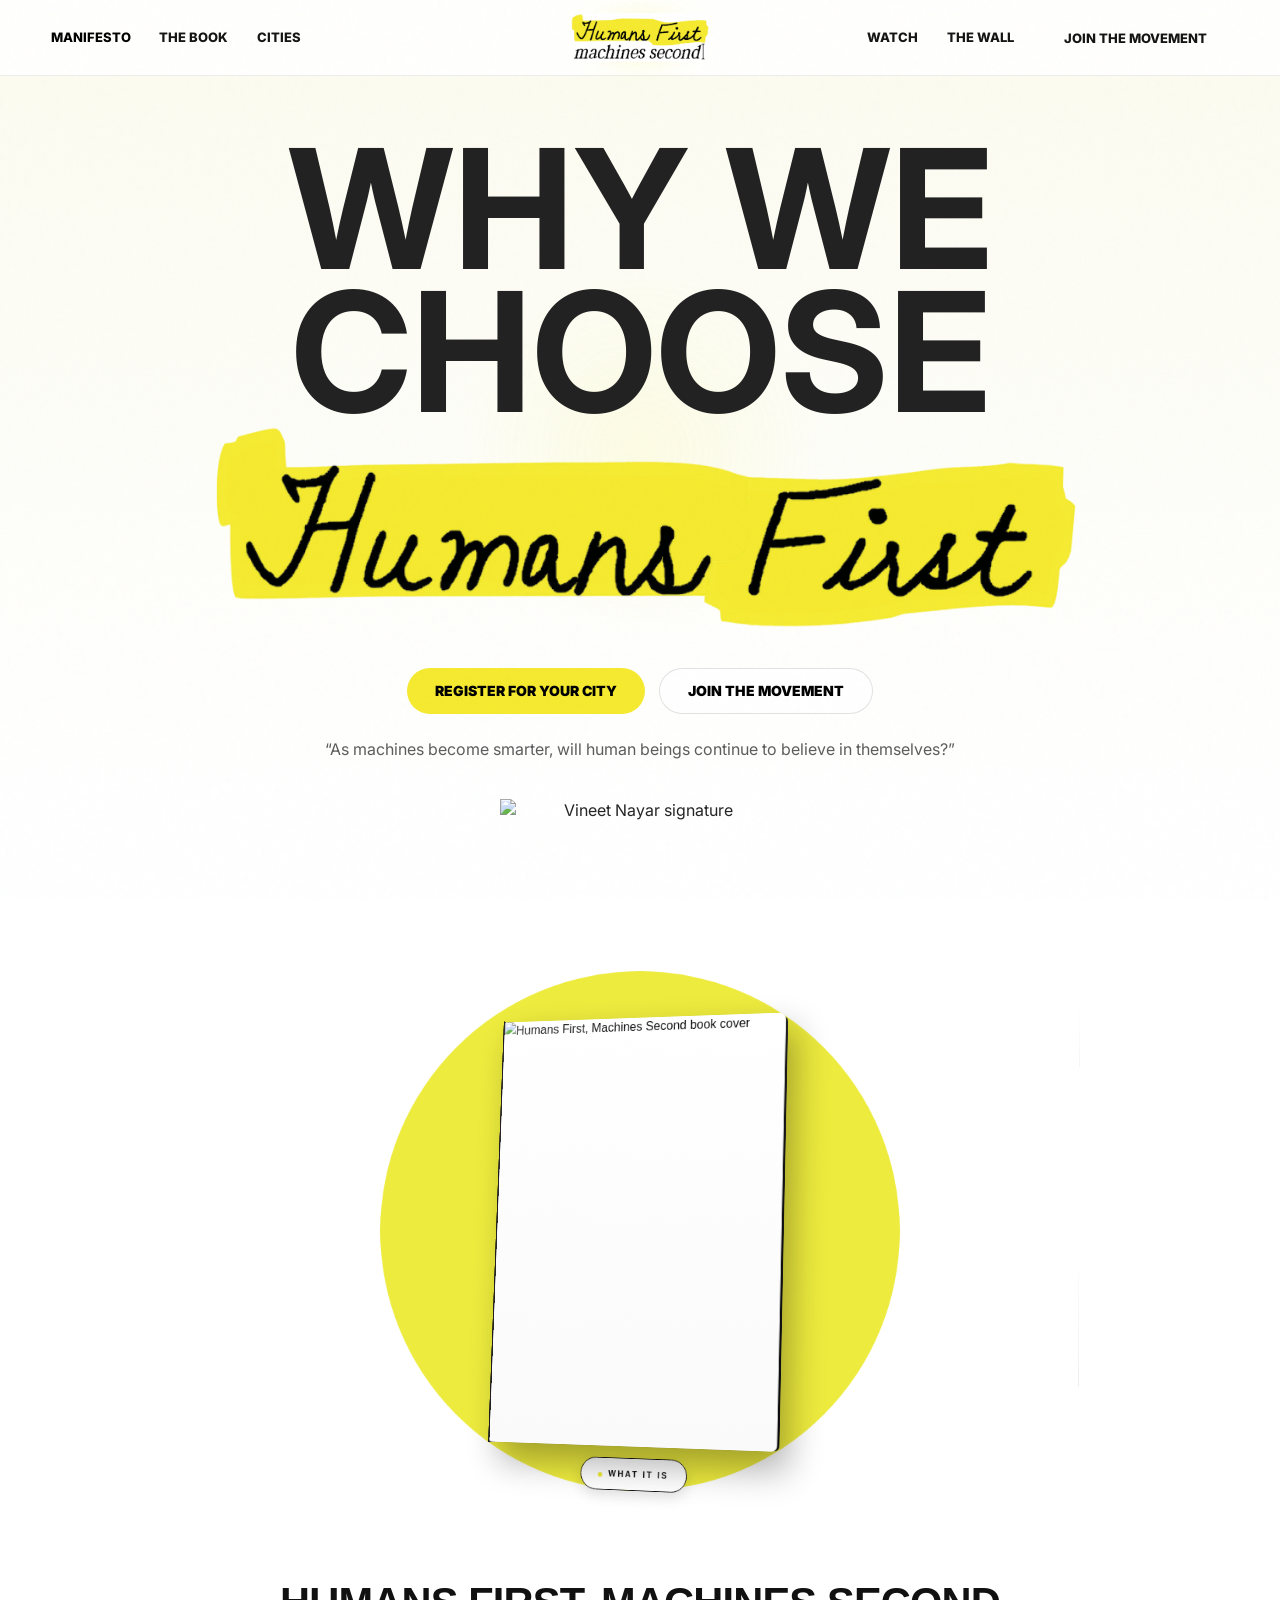
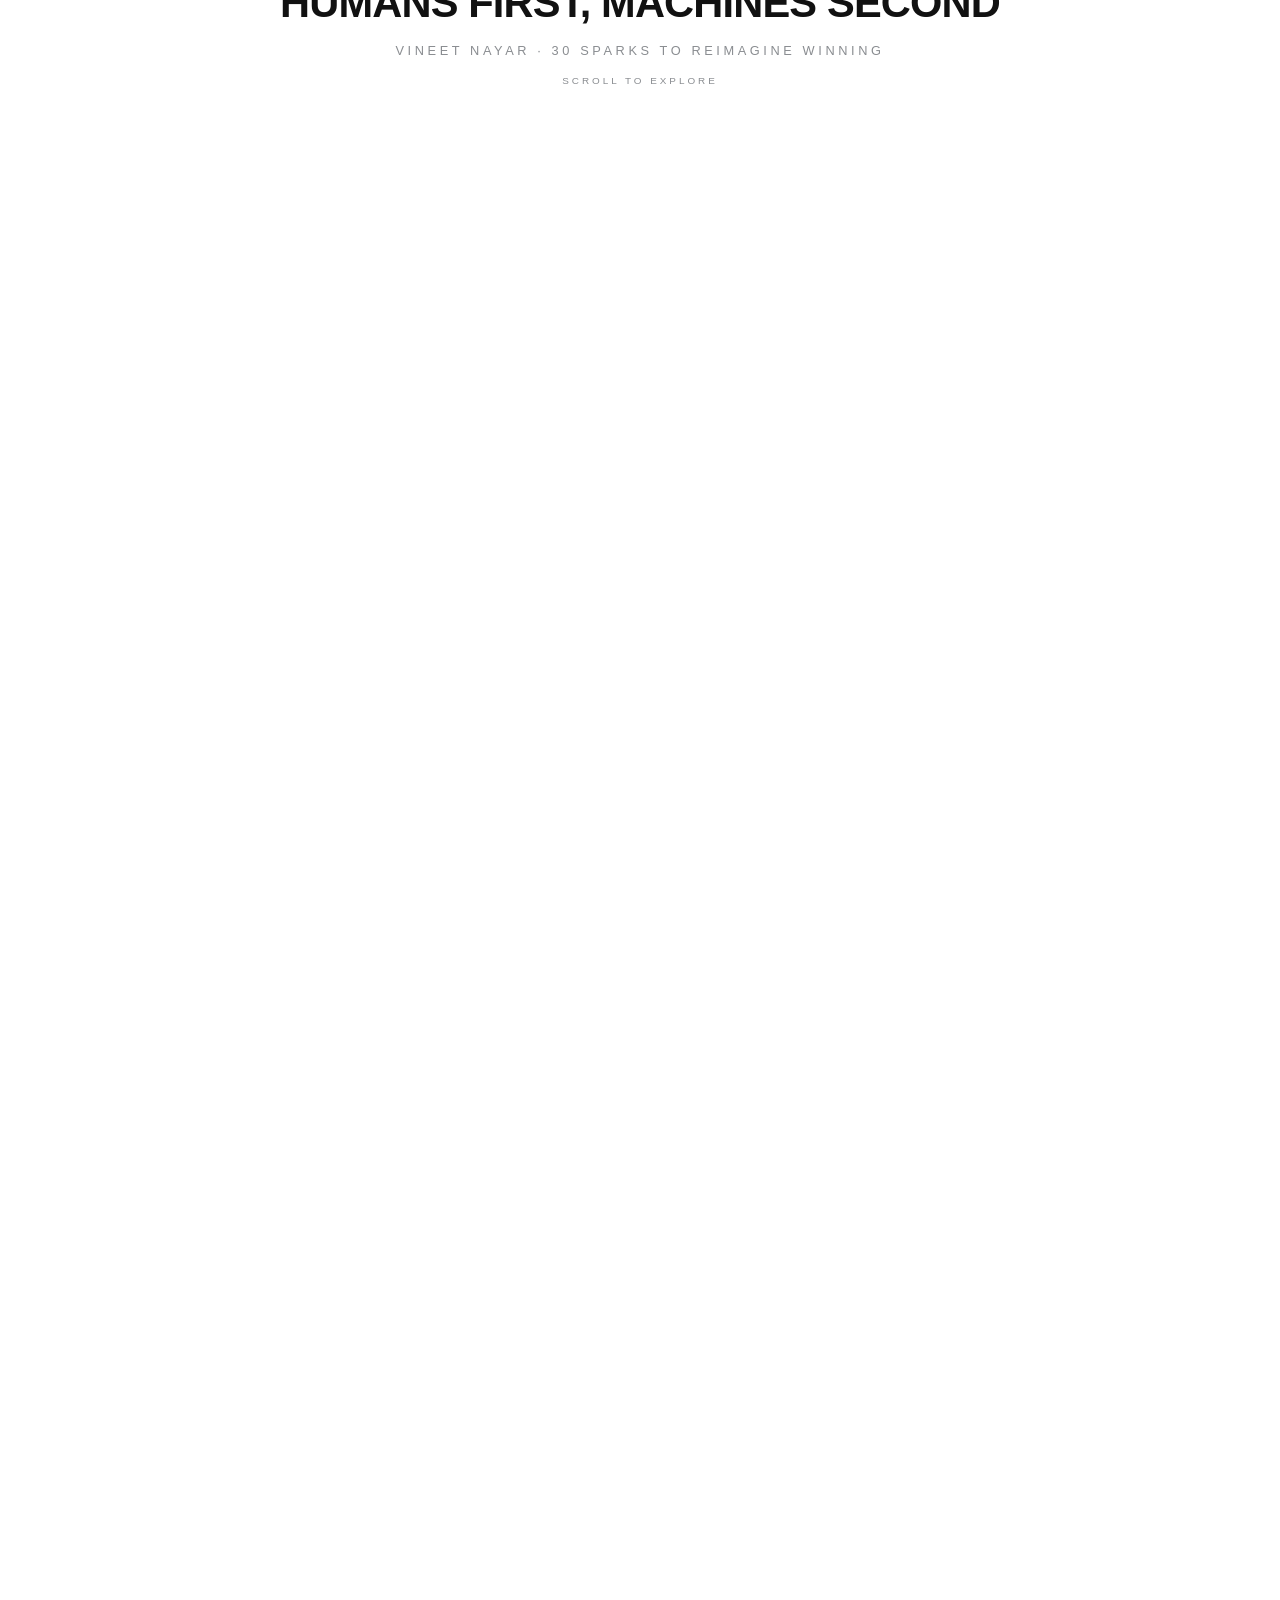
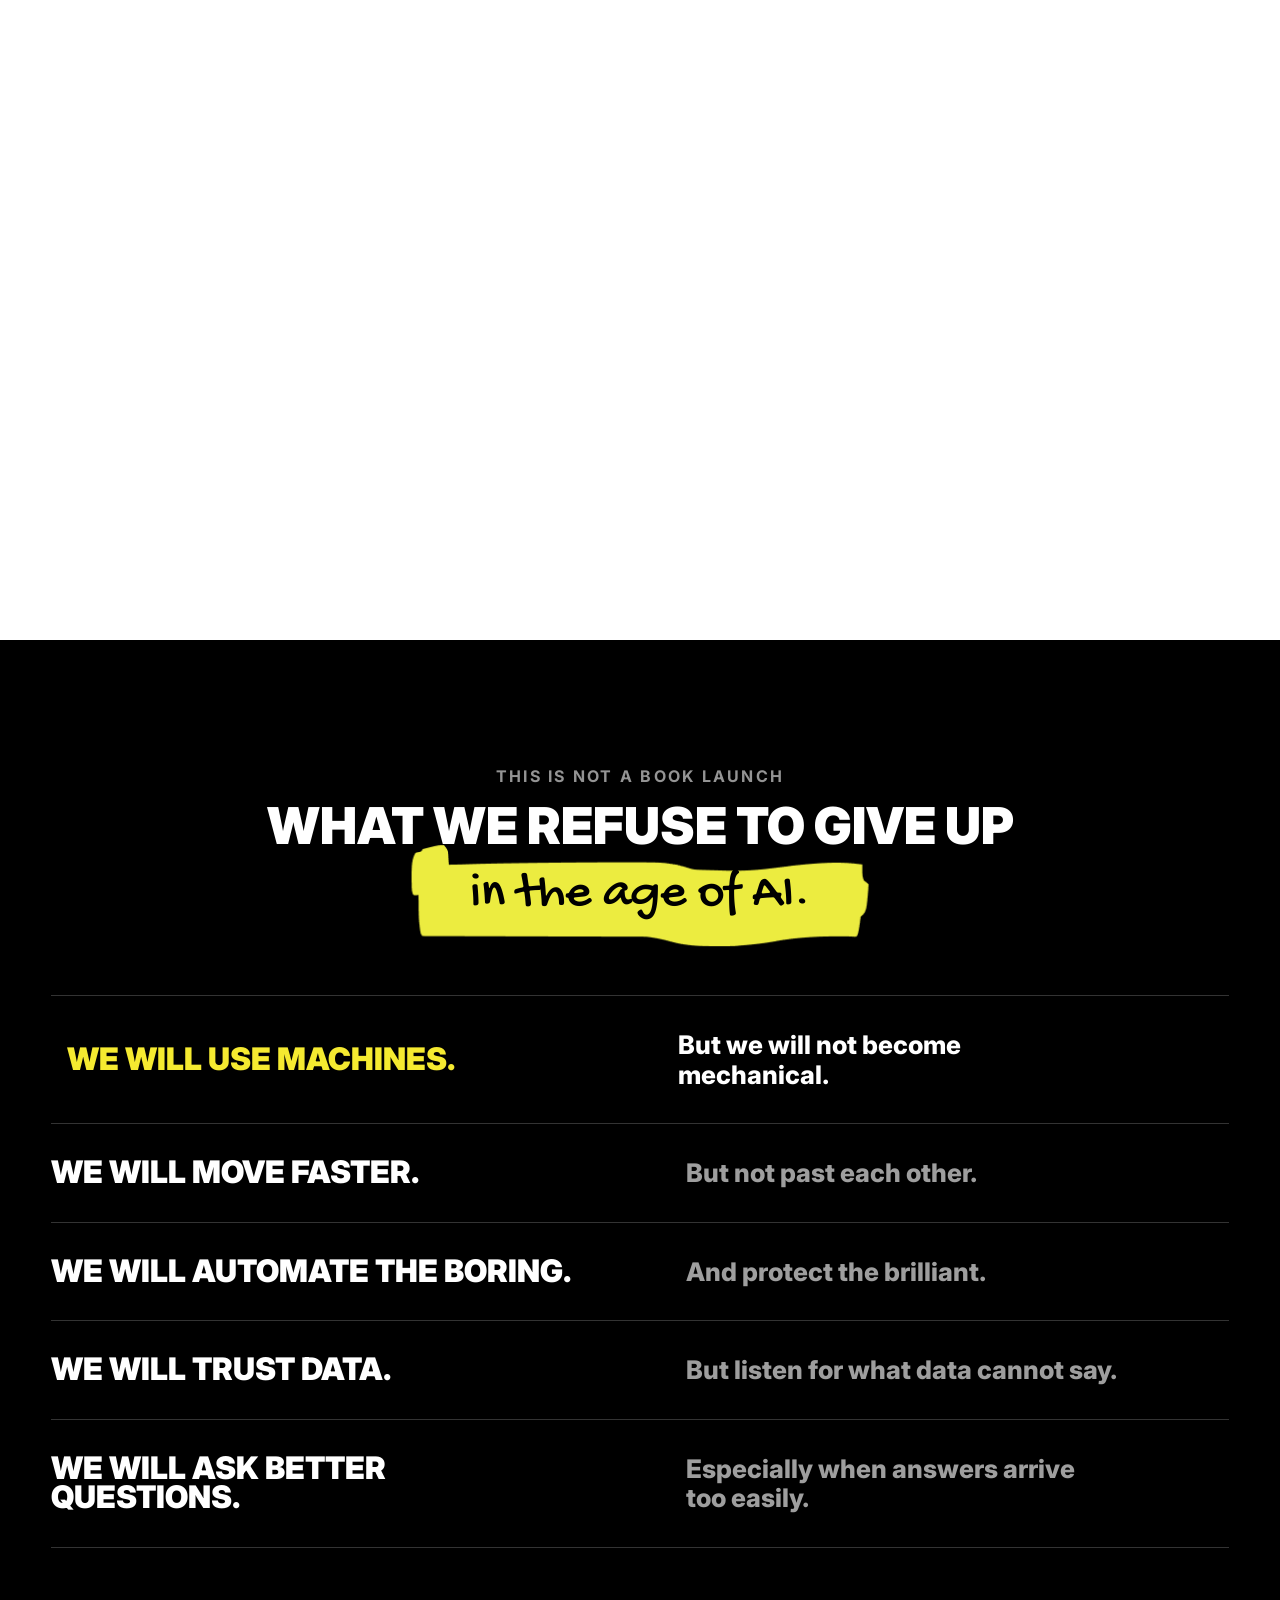
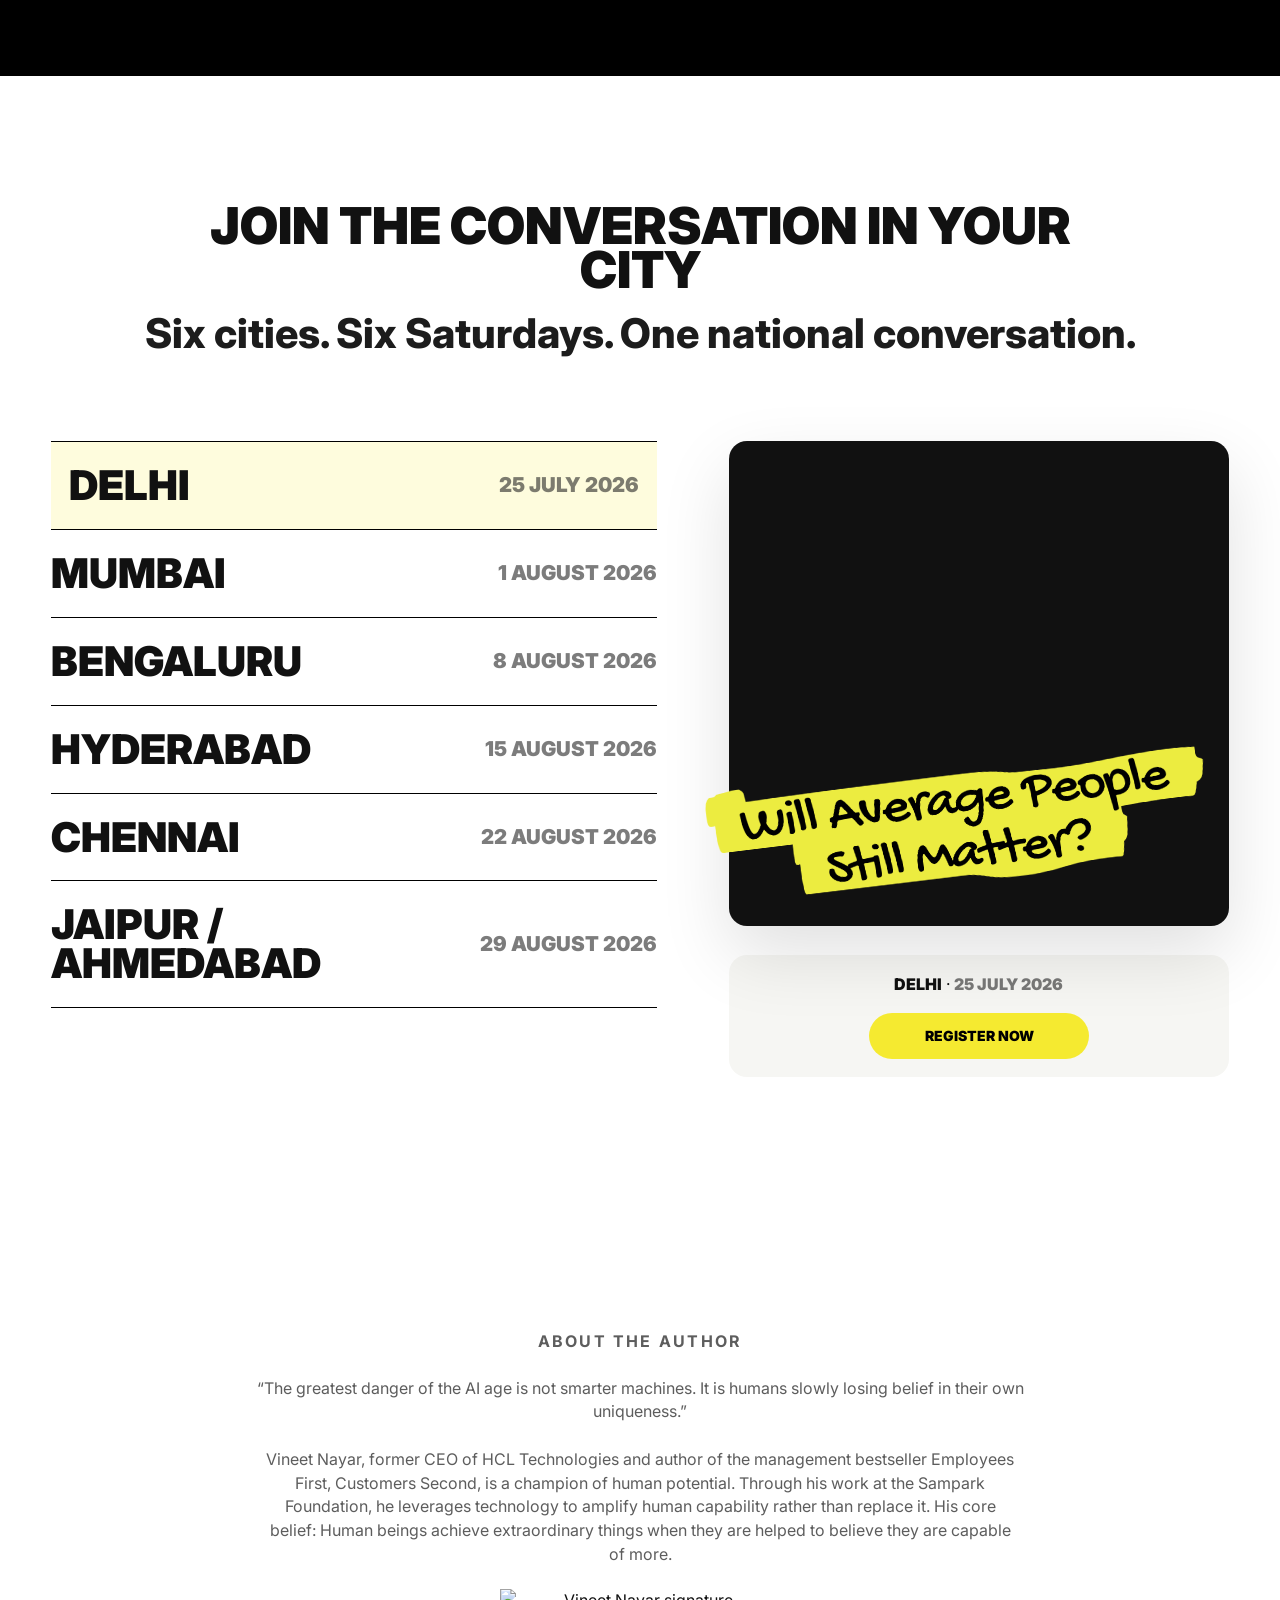
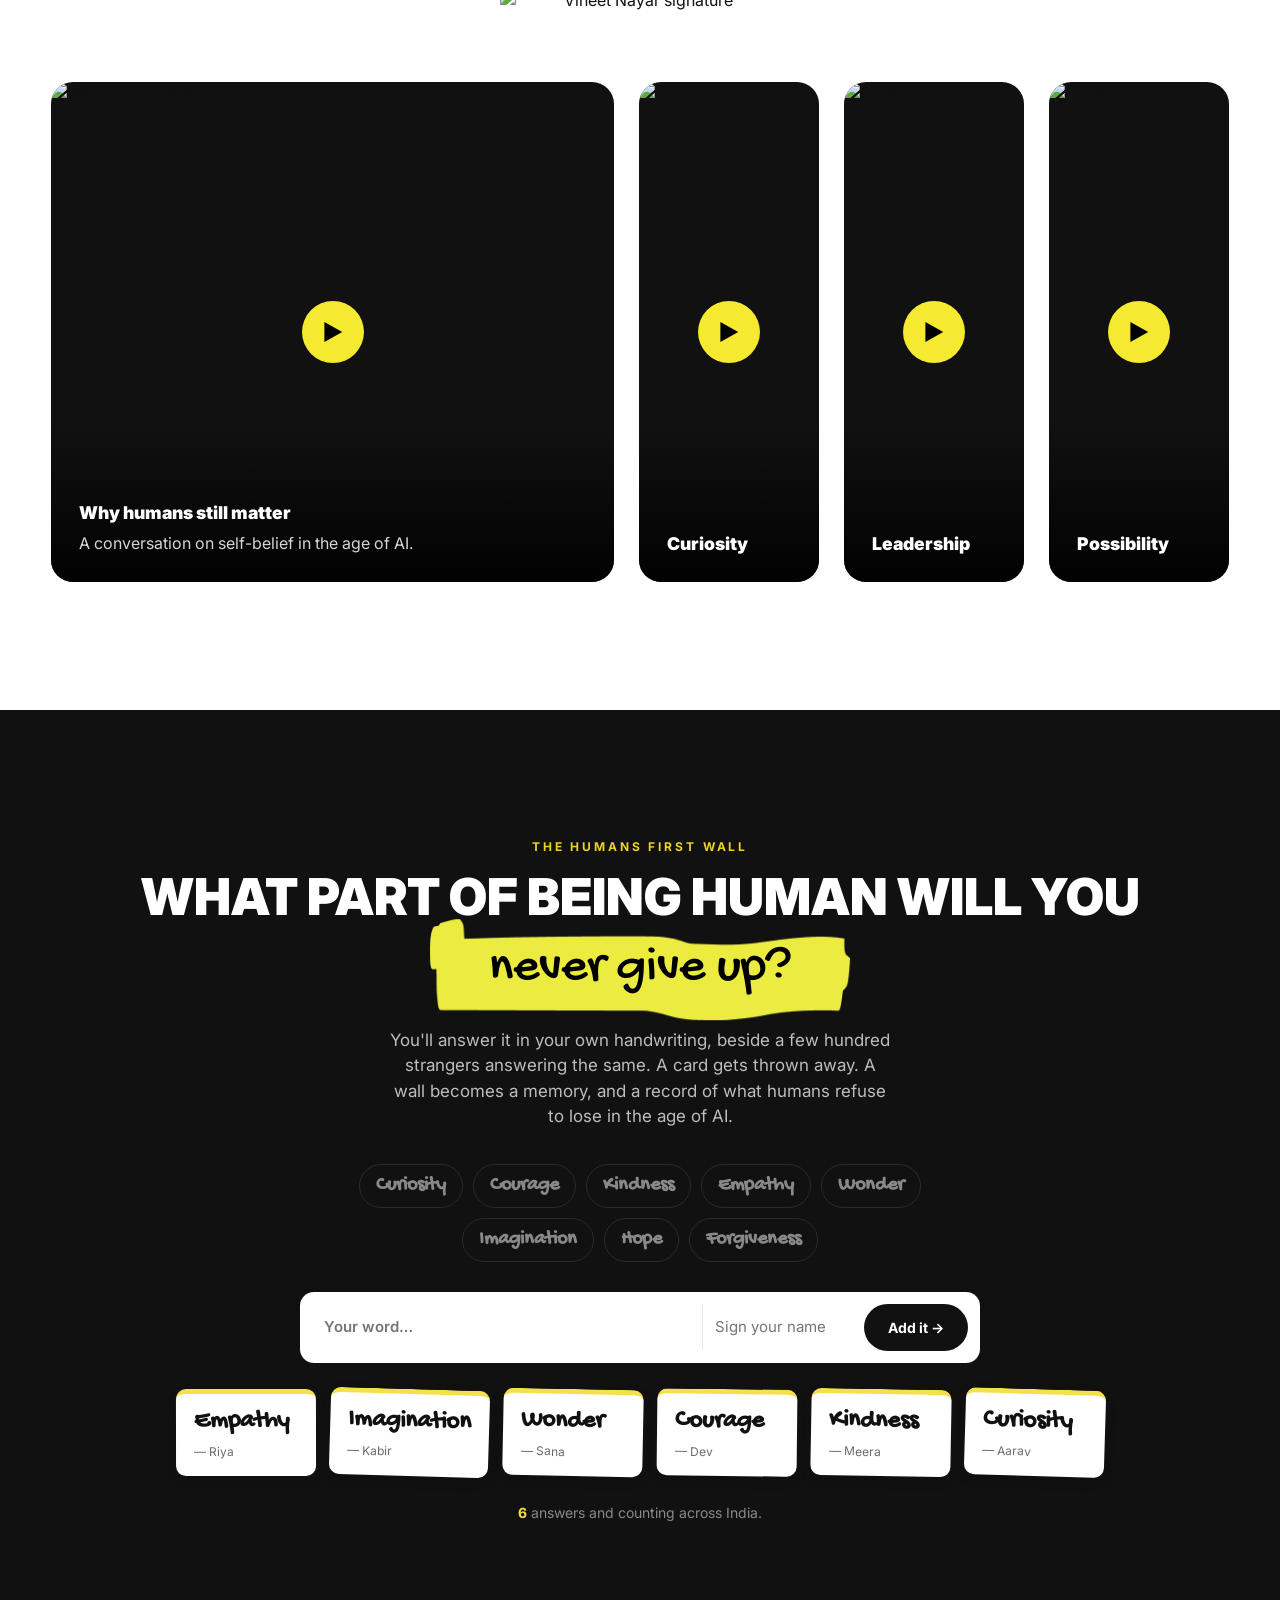
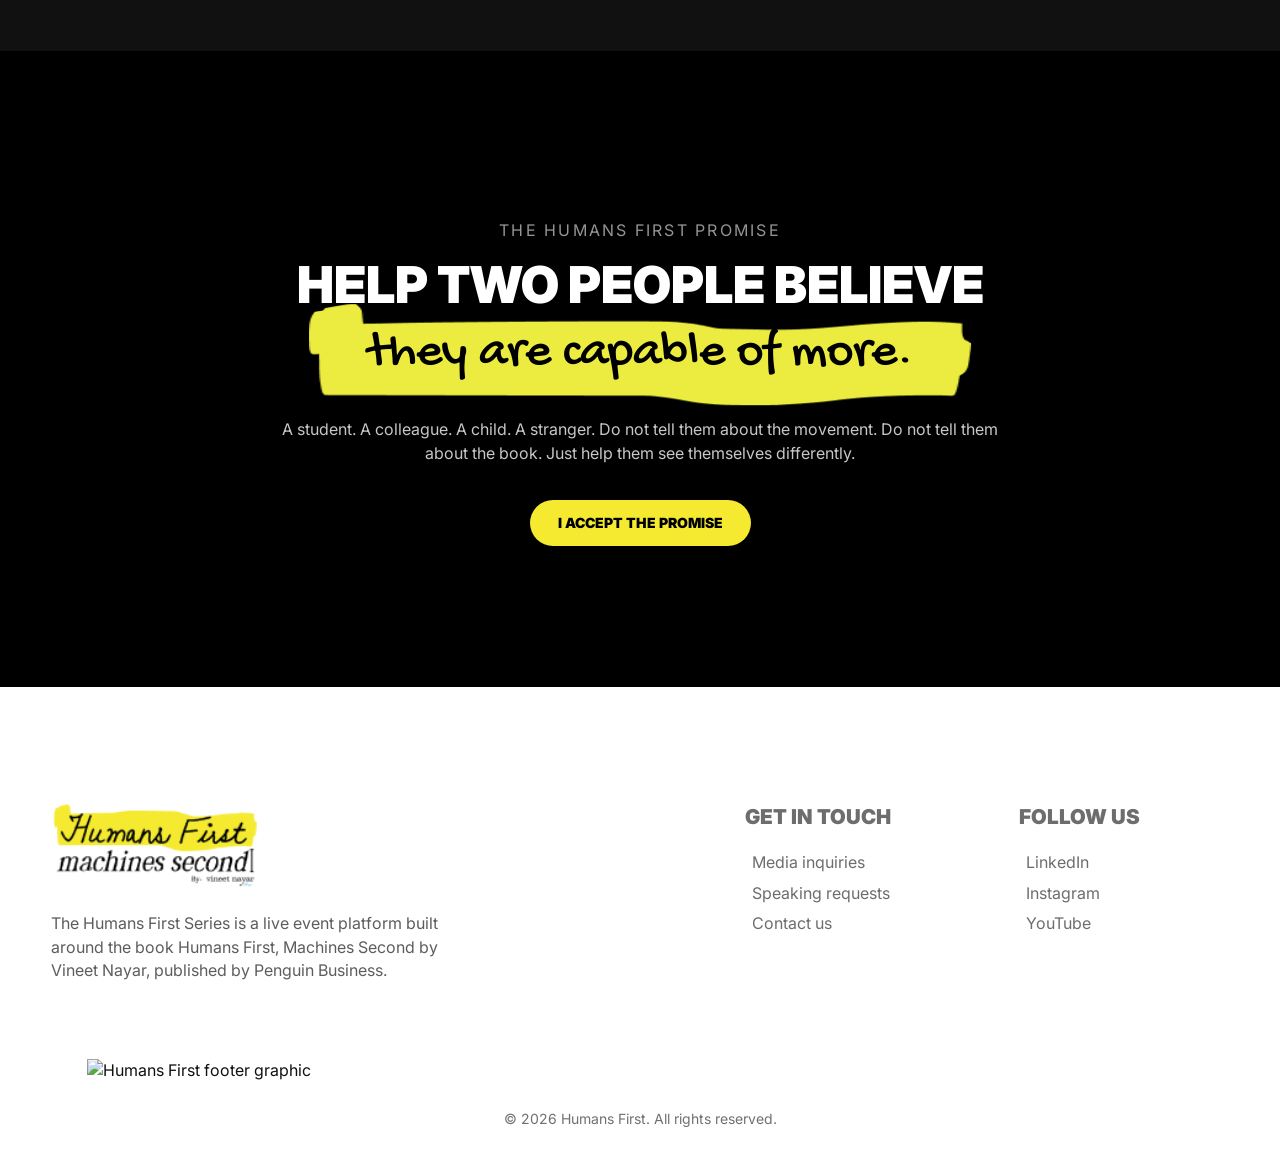
==== commit 69ab6d88: "Add files via upload" ====
--- a/index.html
+++ b/index.html
@@ -12,6 +12,7 @@
   <link rel="stylesheet" href="styles.css?v=20260612-cities" />
   <link rel="stylesheet" href="humans-first-1.css?v=20260612-safari" />
   <link rel="stylesheet" href="mobile.css?v=20260612-manifesto" />
+  <link rel="stylesheet" href="wall-widget.css?v=20260612-wall" />
 </head>
 <body>
   <div class="progress" aria-hidden="true"></div>
@@ -430,6 +431,7 @@
       </div>
     </section>
 
+    <!-- Previous wall section (iframe embed) — hidden
     <section class="wall-section" id="wall">
       <div class="wall-head center">
         <p class="eyebrow">The Humans First Wall</p>
@@ -444,6 +446,24 @@
           loading="lazy"
           referrerpolicy="no-referrer-when-downgrade"
         ></iframe>
+      </div>
+    </section>
+    -->
+
+    <!-- Humans First Wall widget (scoped from humans-first-series-home_2 (1).html) -->
+    <section class="hf-wall-widget" id="wall" data-hf-wall aria-label="The Humans First Wall">
+      <div class="hf-wall-wrap">
+        <p class="hf-wall-kicker reveal">The Humans First Wall</p>
+        <h2 class="display hf-wall-q reveal">What part of being human will you<br><span class="hand-highlight">never give up?</span></h2>
+        <p class="hf-wall-intro reveal">You'll answer it in your own handwriting, beside a few hundred strangers answering the same. A card gets thrown away. A wall becomes a memory, and a record of what humans refuse to lose in the age of AI.</p>
+        <div class="hf-wall-chip-row reveal" data-hf-wall-chips></div>
+        <form class="hf-wall-form reveal" data-hf-wall-form>
+          <input class="hf-wall-word" data-hf-wall-word maxlength="22" placeholder="Your word…" aria-label="Your word" />
+          <input class="hf-wall-name" data-hf-wall-name maxlength="18" placeholder="Sign your name" aria-label="Your name" />
+          <button class="hf-wall-submit" type="submit">Add it →</button>
+        </form>
+        <div class="hf-wall-grid" data-hf-wall-grid></div>
+        <p class="hf-wall-count reveal"><b data-hf-wall-count>6</b> answers and counting across India.</p>
       </div>
     </section>
 
@@ -561,6 +581,7 @@
 
   <script src="reveal.js?v=20260612-safari"></script>
   <script src="humans-first-1.js?v=20260612-mobile-book-tap"></script>
+  <script src="wall-widget.js?v=20260612-wall"></script>
   <script src="script.js?v=20260612-cities"></script>
 </body>
 </html>
--- a/mobile.css
+++ b/mobile.css
@@ -319,6 +319,7 @@
   main .promise-title,
   main .promise h2,
   main .wall-head h2,
+  main .hf-wall-q,
   main .faq-title,
   main .experience-title {
     font-size: var(--mobile-h2);
@@ -356,6 +357,11 @@
   main .faq-title .hand-highlight,
   main .wall-head h2 .hand-highlight {
     margin: 0;
+  }
+
+  main .hf-wall-q .hand-highlight {
+    display: table !important;
+    margin: 12px auto 0;
   }
 
   main .hand-highlight::before {
--- a/wall-widget.css
+++ b/wall-widget.css
@@ -0,0 +1,218 @@
+/* Scoped Humans First Wall widget
+   Source: humans-first-series-home_2 (1).html — WALL section */
+
+.hf-wall-widget {
+  --hf-wall-ink: #111111;
+  --hf-wall-yellow: #f4e04d;
+  --hf-wall-yellow-deep: #ecd225;
+  --hf-wall-grey: #6b6b6b;
+  --hf-wall-line: #444444;
+  --hf-wall-sans: "Inter", system-ui, sans-serif;
+  --hf-wall-hand: "Gochi Hand", "Caveat", cursive;
+
+  position: relative;
+  padding: clamp(88px, 10vw, 150px) 0;
+  overflow: hidden;
+  background: var(--hf-wall-ink);
+  color: #fff;
+  scroll-margin-top: calc(var(--header, 76px) + 28px);
+  font-family: var(--hf-wall-sans);
+  line-height: 1.5;
+}
+
+.hf-wall-widget .hf-wall-wrap {
+  width: min(var(--max, 1240px), calc(100% - (var(--gutter, 40px) * 2)));
+  max-width: 100%;
+  margin: 0 auto;
+}
+
+.hf-wall-widget .hf-wall-kicker {
+  margin: 0 0 16px;
+  font-size: 12px;
+  font-weight: 700;
+  letter-spacing: 0.24em;
+  text-transform: uppercase;
+  color: var(--hf-wall-yellow-deep);
+  text-align: center;
+}
+
+.hf-wall-widget .hf-wall-q {
+  margin: 0 auto;
+  max-width: 1020px;
+  font-size: var(--h2-size, clamp(27.2px, 3.97vw, 52.5px));
+  font-family: var(--font, "Inter", system-ui, sans-serif);
+  font-weight: 900;
+  line-height: 0.98;
+  text-align: center;
+  text-transform: uppercase;
+  color: #fff;
+}
+
+.hf-wall-widget .hf-wall-q .hand-highlight {
+  display: table !important;
+  margin: 12px auto 0;
+}
+
+.hf-wall-widget .hf-wall-intro {
+  margin: 22px auto 0;
+  max-width: 46ch;
+  color: #bdbdbd;
+  font-size: 17px;
+  text-align: center;
+}
+
+.hf-wall-widget .hf-wall-chip-row {
+  display: flex;
+  flex-wrap: wrap;
+  gap: 10px;
+  justify-content: center;
+  max-width: 680px;
+  margin: 34px auto 0;
+}
+
+.hf-wall-widget .hf-wall-chip {
+  border: 1.5px solid var(--hf-wall-line);
+  border-radius: 24px;
+  padding: 6px 16px;
+  background: transparent;
+  color: #fff;
+  opacity: 0.5;
+  font-family: var(--hf-wall-hand);
+  font-weight: 700;
+  font-size: 20px;
+  cursor: pointer;
+  transition: opacity 0.2s ease, border-color 0.2s ease, color 0.2s ease;
+}
+
+.hf-wall-widget .hf-wall-chip:hover,
+.hf-wall-widget .hf-wall-chip:focus-visible {
+  opacity: 1;
+  border-color: var(--hf-wall-yellow);
+  color: var(--hf-wall-yellow);
+  outline: none;
+}
+
+.hf-wall-widget .hf-wall-form {
+  display: flex;
+  flex-wrap: wrap;
+  gap: 12px;
+  align-items: center;
+  max-width: 680px;
+  margin: 30px auto 26px;
+  padding: 12px;
+  border-radius: 14px;
+  background: #fff;
+}
+
+.hf-wall-widget .hf-wall-form input {
+  min-width: 0;
+  border: 0;
+  outline: 0;
+  padding: 11px 12px;
+  background: transparent;
+  color: var(--hf-wall-ink);
+  font-family: var(--hf-wall-sans);
+  font-size: 15px;
+}
+
+.hf-wall-widget .hf-wall-word {
+  flex: 1;
+  min-width: 150px;
+  font-weight: 600;
+}
+
+.hf-wall-widget .hf-wall-name {
+  width: 150px;
+  border-left: 1px solid #e7e5dd !important;
+}
+
+.hf-wall-widget .hf-wall-submit {
+  display: inline-block;
+  border: 0;
+  border-radius: 40px;
+  padding: 13px 24px;
+  background: var(--hf-wall-ink);
+  color: #fff;
+  font-weight: 700;
+  font-size: 14px;
+  cursor: pointer;
+  transition: transform 0.18s ease, background 0.18s ease;
+}
+
+.hf-wall-widget .hf-wall-submit:hover {
+  transform: translateY(-2px);
+  background: #000;
+}
+
+.hf-wall-widget .hf-wall-grid {
+  display: flex;
+  flex-wrap: wrap;
+  gap: 14px;
+  justify-content: center;
+  min-height: 60px;
+}
+
+.hf-wall-widget .hf-wall-note {
+  min-width: 140px;
+  max-width: 210px;
+  padding: 15px 18px;
+  border-radius: 10px;
+  border-top: 5px solid var(--hf-wall-yellow);
+  background: #fff;
+  box-shadow: 0 4px 12px rgba(0, 0, 0, 0.12);
+  transform: rotate(var(--hf-wall-r, -1deg)) scale(0);
+  transition: transform 0.35s cubic-bezier(0.2, 1.3, 0.4, 1);
+}
+
+.hf-wall-widget .hf-wall-note.is-show {
+  transform: rotate(var(--hf-wall-r, -1deg)) scale(1);
+}
+
+.hf-wall-widget .hf-wall-note:hover {
+  transform: rotate(0) scale(1.04);
+}
+
+.hf-wall-widget .hf-wall-note-word {
+  font-family: var(--hf-wall-hand);
+  font-weight: 700;
+  font-size: 25px;
+  line-height: 1;
+  color: var(--hf-wall-ink);
+}
+
+.hf-wall-widget .hf-wall-note-name {
+  margin-top: 9px;
+  font-size: 12px;
+  color: var(--hf-wall-grey);
+}
+
+.hf-wall-widget .hf-wall-count {
+  margin: 26px 0 0;
+  color: #8a8a8a;
+  font-size: 14px;
+  text-align: center;
+}
+
+.hf-wall-widget .hf-wall-count b {
+  color: var(--hf-wall-yellow);
+}
+
+@media (max-width: 520px) {
+  .hf-wall-widget .hf-wall-form {
+    flex-direction: column;
+    align-items: stretch;
+  }
+
+  .hf-wall-widget .hf-wall-name {
+    width: 100%;
+    border-left: 0 !important;
+    border-top: 1px solid #e7e5dd !important;
+  }
+}
+
+@media (prefers-reduced-motion: reduce) {
+  .hf-wall-widget .hf-wall-note {
+    transform: rotate(var(--hf-wall-r, -1deg)) scale(1);
+    transition: none;
+  }
+}
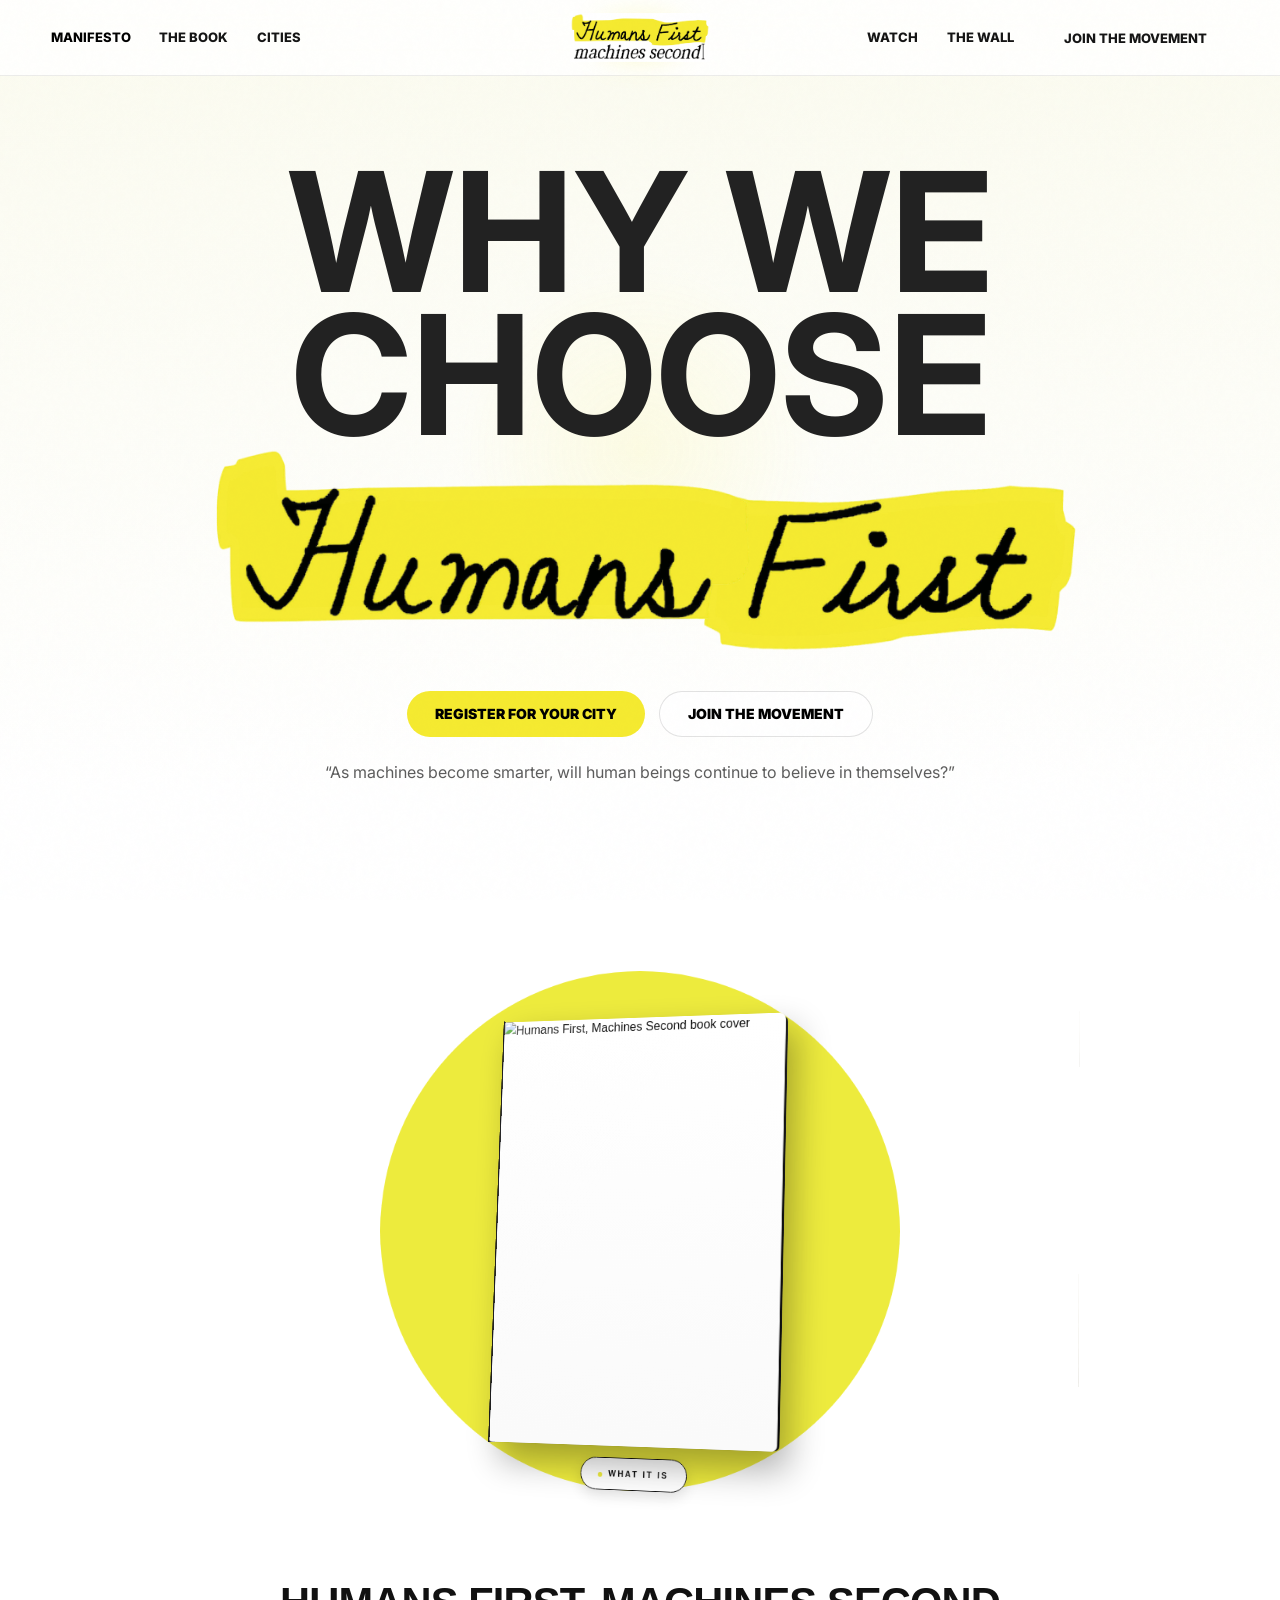
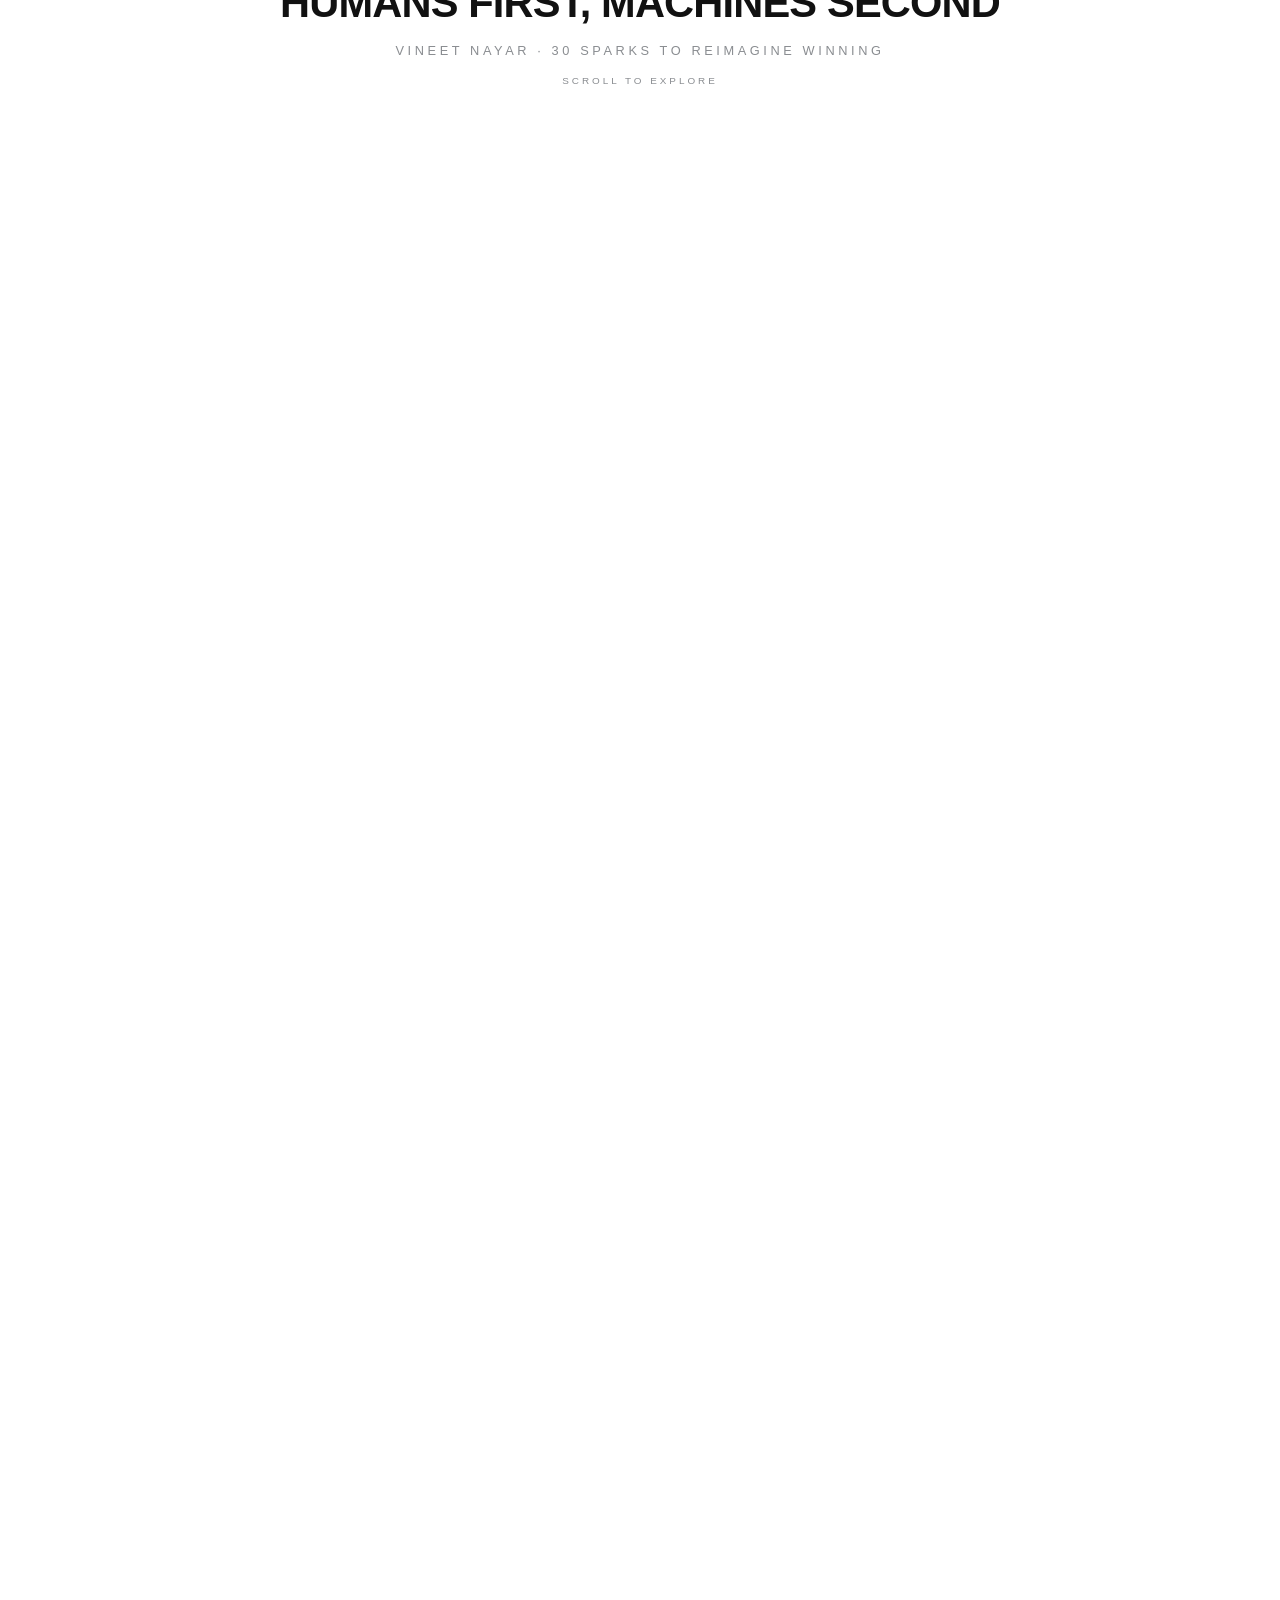
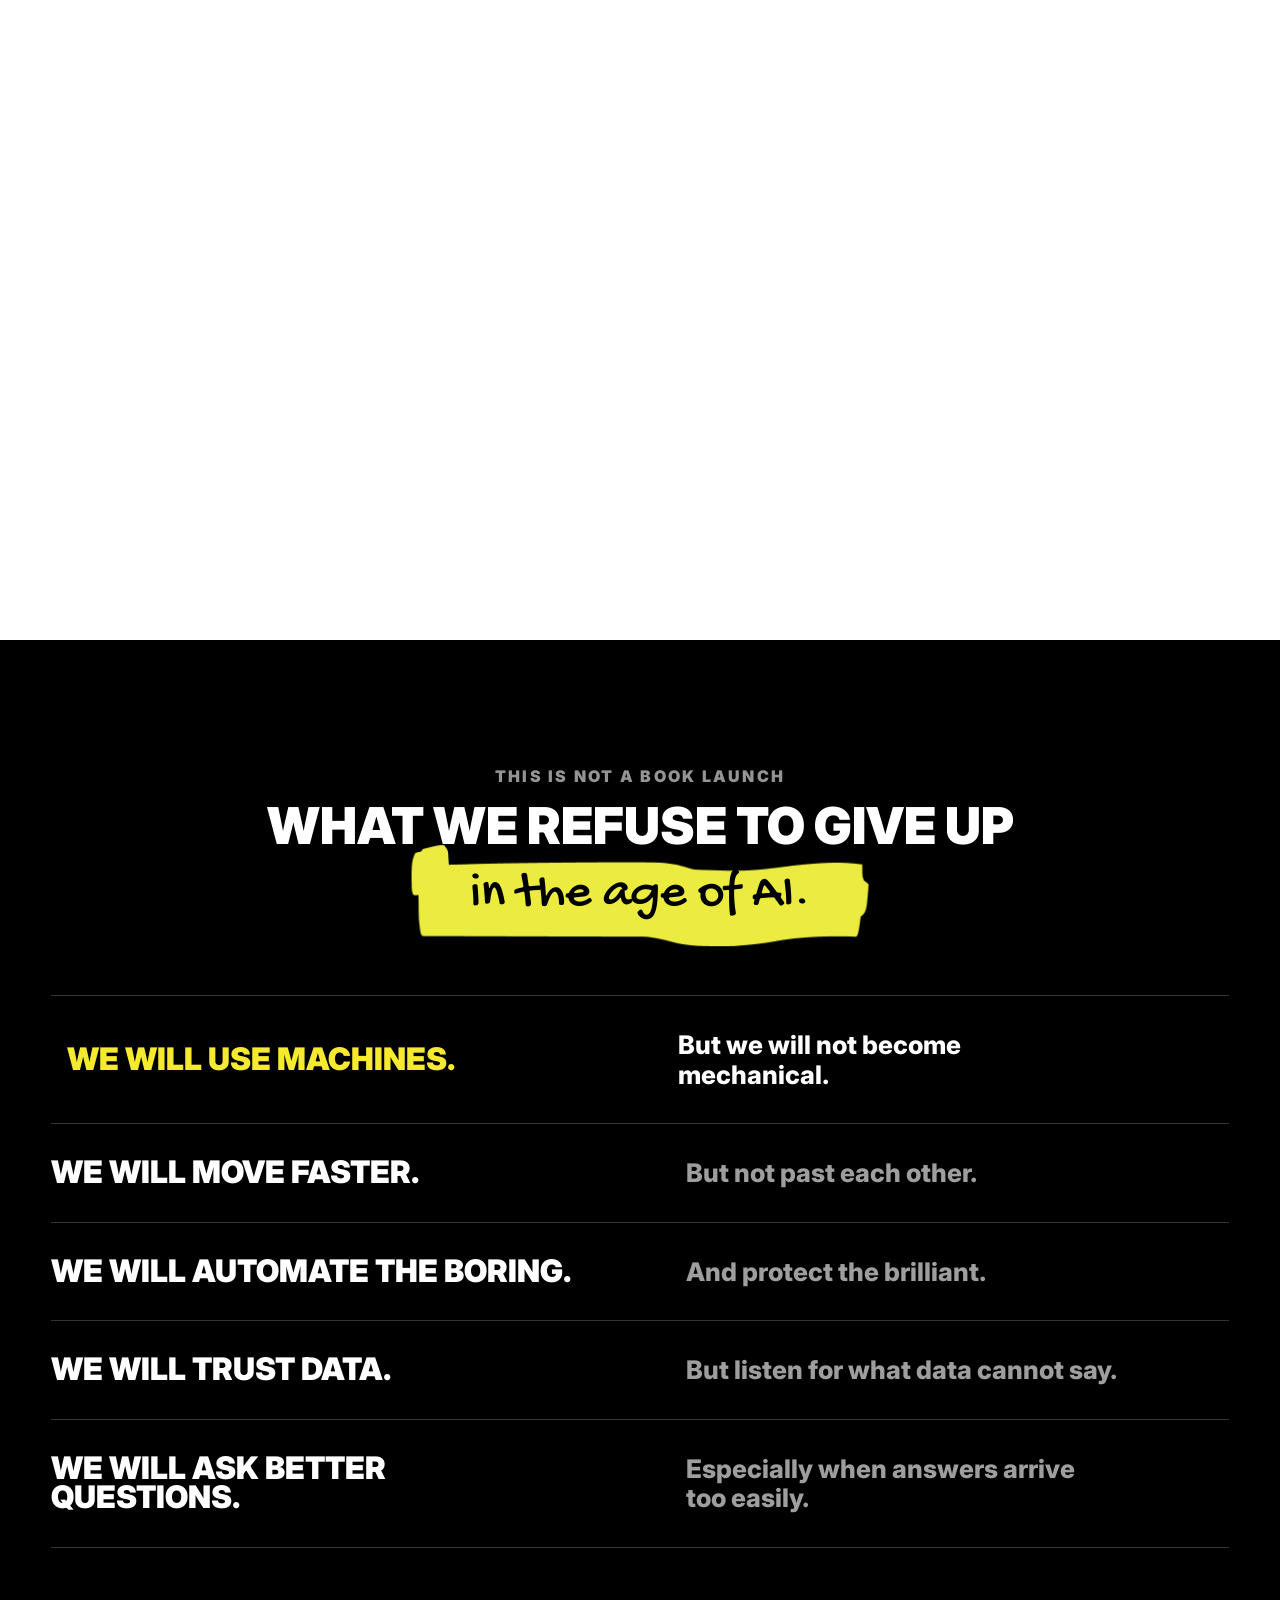
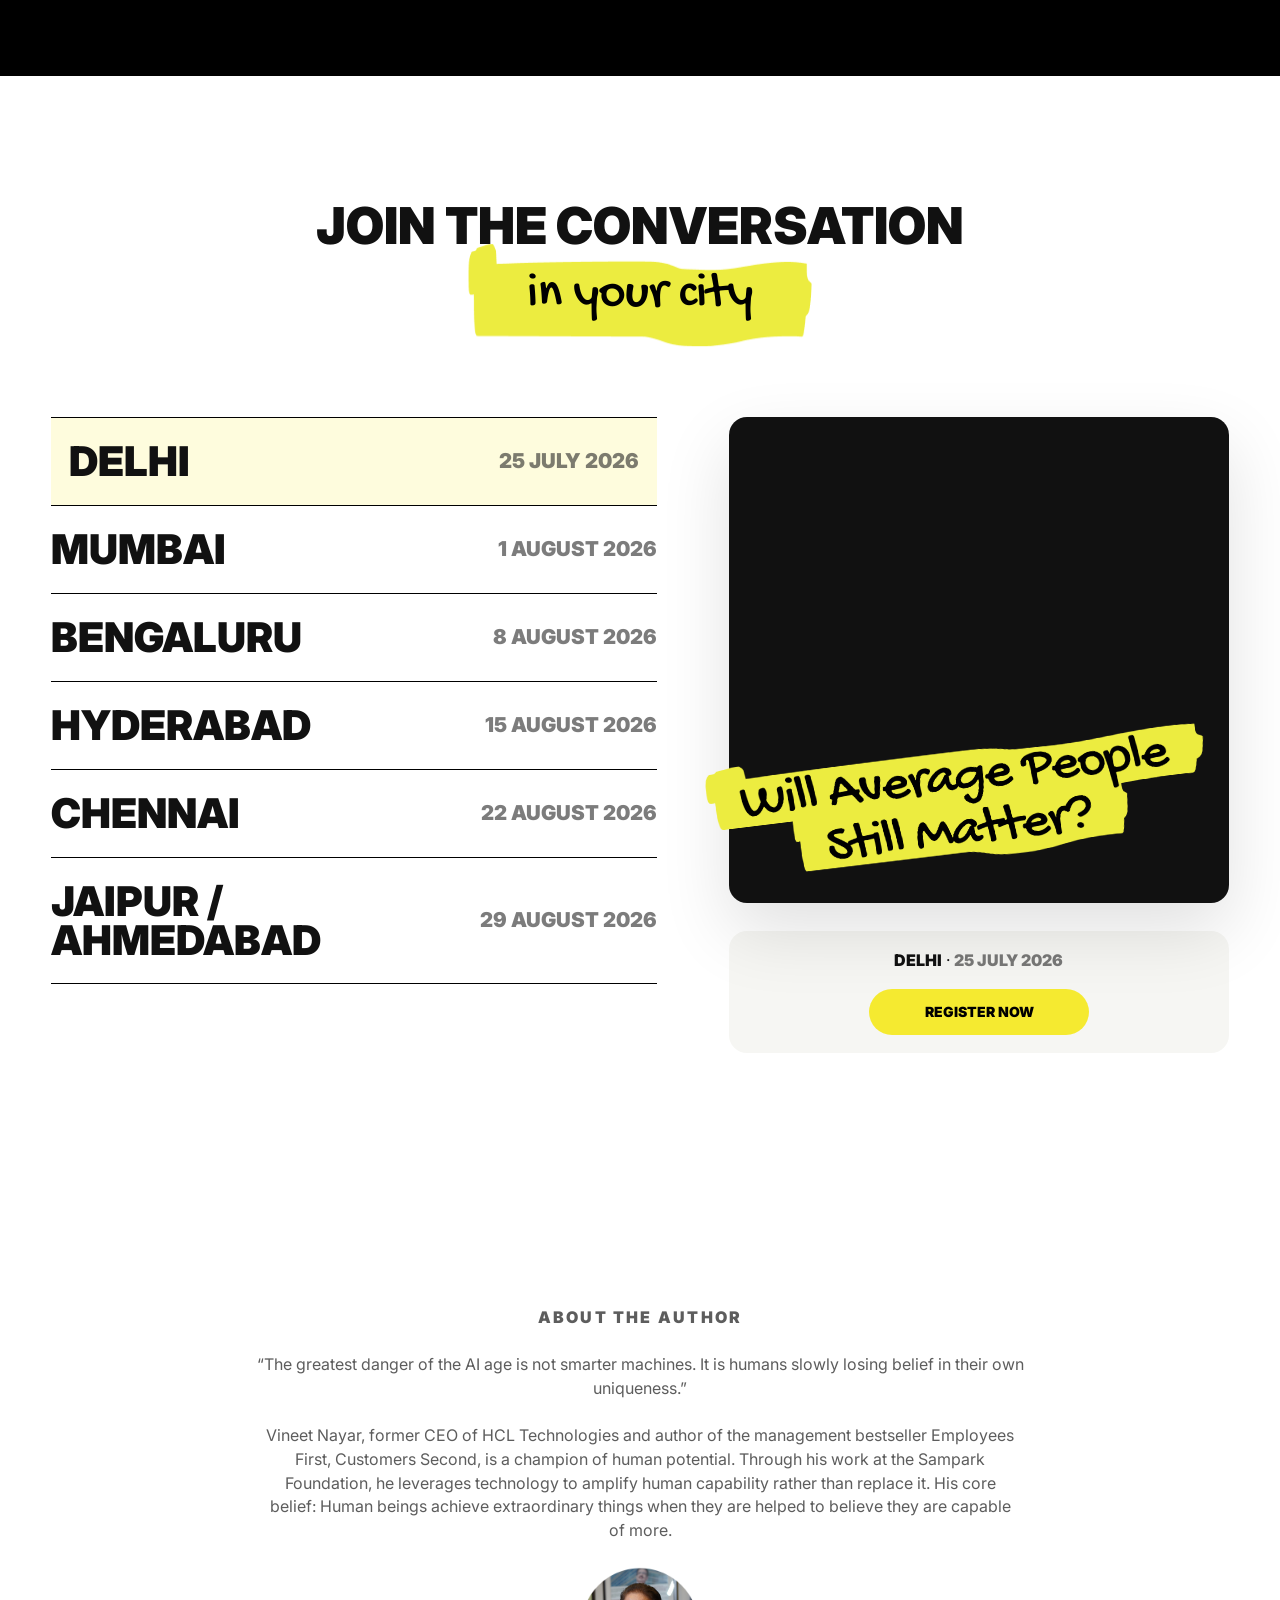
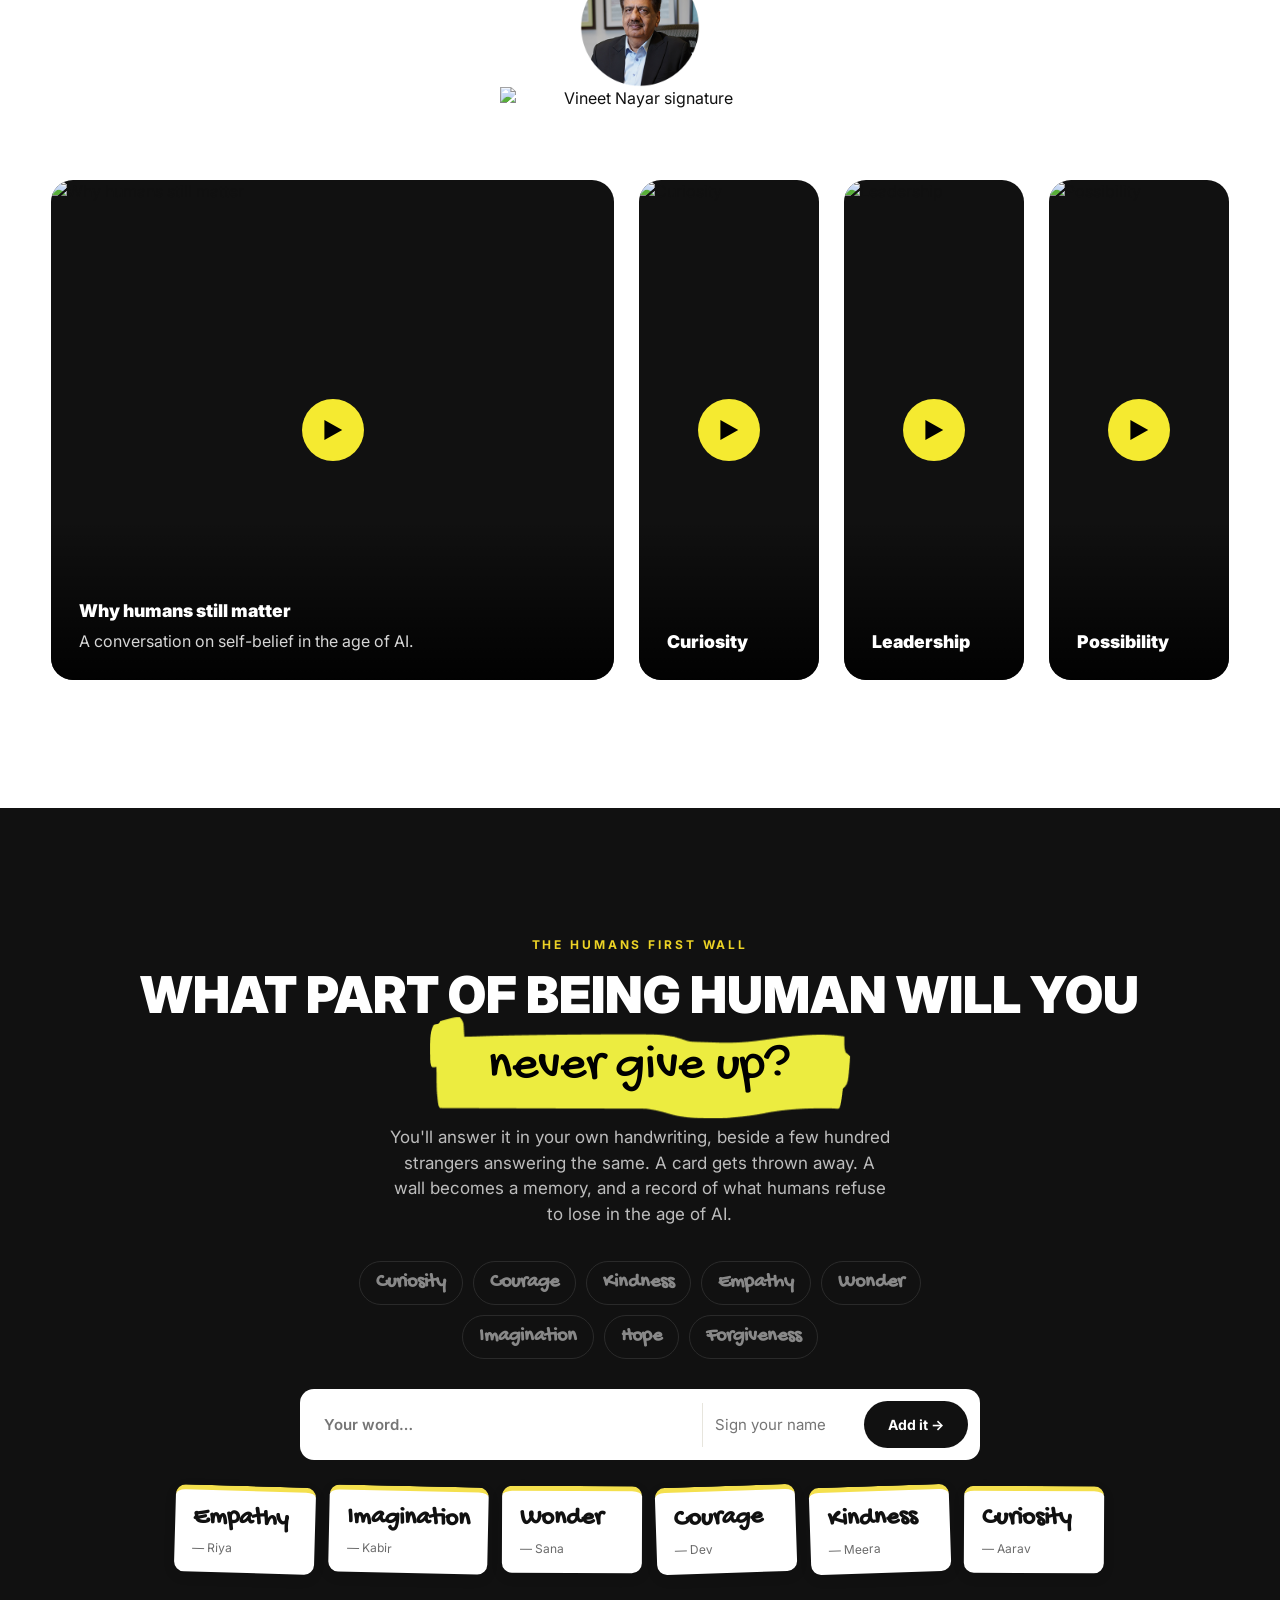
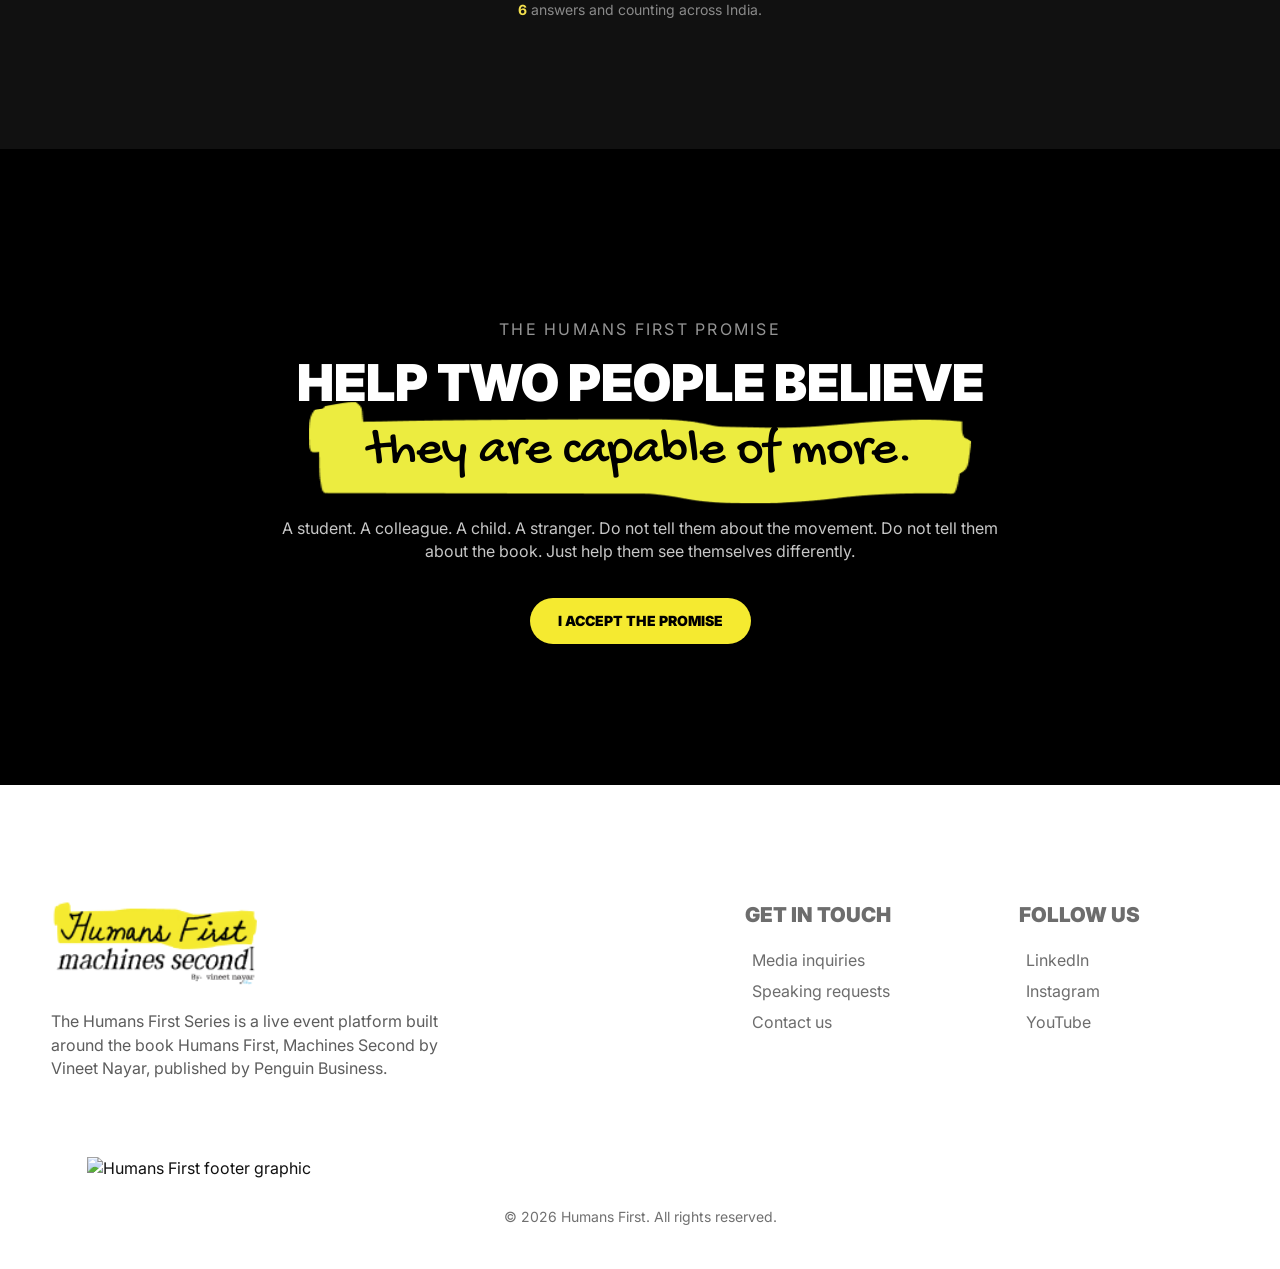
==== commit deefefe1: "Add files via upload" ====
--- a/index.html
+++ b/index.html
@@ -69,8 +69,6 @@
         </div>
 
         <p class="hero-quote reveal on">“As machines become smarter, will human beings continue to believe in themselves?”</p>
-
-        <img class="hero-signature" src="https://storage.googleapis.com/storage.magicpath.ai/user/291020608010072064/figma-assets/168b845d-7080-4a93-8f59-592f2b1e17f7.png" alt="Vineet Nayar signature" />
       </div>
     </section>
 
@@ -338,8 +336,8 @@
 
     <section class="section chapters" id="cities">
       <div class="wrap center">
-        <h2 class="display section-title reveal">Join the Conversation in Your City</h2>
-        <p class="section-subtitle reveal">Six cities. Six Saturdays. One national conversation.</p>
+        <h2 class="display section-title reveal">Join the Conversation<br><span class="hand-highlight">in your city</span></h2>
+        <!-- <p class="section-subtitle reveal">Six cities. Six Saturdays. One national conversation.</p> -->
       </div>
 
       <div class="wrap chapter-grid">
@@ -392,6 +390,7 @@
         <p class="eyebrow reveal">About the author</p>
         <p class="hero-quote reveal">“The greatest danger of the AI age is not smarter machines. It is humans slowly losing belief in their own uniqueness.”</p>
         <p class="lede reveal">Vineet Nayar, former CEO of HCL Technologies and author of the management bestseller Employees First, Customers Second, is a champion of human potential. Through his work at the Sampark Foundation, he leverages technology to amplify human capability rather than replace it. His core belief: Human beings achieve extraordinary things when they are helped to believe they are capable of more.</p>
+        <img class="author-avatar reveal" src="assets/figma/avatar.png" alt="Vineet Nayar" width="120" height="120" />
         <img class="hero-signature reveal" src="https://storage.googleapis.com/storage.magicpath.ai/user/291020608010072064/figma-assets/168b845d-7080-4a93-8f59-592f2b1e17f7.png" alt="Vineet Nayar signature" />
       </div>
 
@@ -454,7 +453,10 @@
     <section class="hf-wall-widget" id="wall" data-hf-wall aria-label="The Humans First Wall">
       <div class="hf-wall-wrap">
         <p class="hf-wall-kicker reveal">The Humans First Wall</p>
-        <h2 class="display hf-wall-q reveal">What part of being human will you<br><span class="hand-highlight">never give up?</span></h2>
+        <h2 class="display hf-wall-q reveal">
+          <span class="hf-wall-q-lead">What part of being human will you</span>
+          <span class="hand-highlight">never give up?</span>
+        </h2>
         <p class="hf-wall-intro reveal">You'll answer it in your own handwriting, beside a few hundred strangers answering the same. A card gets thrown away. A wall becomes a memory, and a record of what humans refuse to lose in the age of AI.</p>
         <div class="hf-wall-chip-row reveal" data-hf-wall-chips></div>
         <form class="hf-wall-form reveal" data-hf-wall-form>
--- a/styles.css
+++ b/styles.css
@@ -354,7 +354,7 @@
   margin: 0;
   color: var(--muted);
   font-size: var(--eyebrow-size);
-  font-weight: 700;
+  font-weight: 900;
   line-height: 1;
   letter-spacing: 0.14em;
   text-transform: uppercase;
@@ -732,6 +732,11 @@
 
 .chapters {
   background: #fff;
+}
+
+#cities .section-title .hand-highlight {
+  display: table !important;
+  margin: 12px auto 0;
 }
 
 .chapter-grid {
@@ -878,8 +883,16 @@
   margin: 28px auto 0;
 }
 
+.video-section .author-avatar {
+  display: block;
+  width: 120px;
+  height: 120px;
+  margin: 24px auto 0;
+  object-fit: cover;
+}
+
 .video-section .hero-signature {
-  margin: 22px auto 0;
+  margin: 0 auto;
 }
 
 .video-grid {
--- a/mobile.css
+++ b/mobile.css
@@ -364,6 +364,11 @@
     margin: 12px auto 0;
   }
 
+  #cities .section-title .hand-highlight {
+    display: table !important;
+    margin: 12px auto 0;
+  }
+
   main .hand-highlight::before {
     width: calc(100% + 1em);
     height: 1.35em;
--- a/wall-widget.css
+++ b/wall-widget.css
@@ -24,6 +24,7 @@
   width: min(var(--max, 1240px), calc(100% - (var(--gutter, 40px) * 2)));
   max-width: 100%;
   margin: 0 auto;
+  container-type: inline-size;
 }
 
 .hf-wall-widget .hf-wall-kicker {
@@ -48,9 +49,16 @@
   color: #fff;
 }
 
+.hf-wall-widget .hf-wall-q .hf-wall-q-lead {
+  display: block;
+  white-space: nowrap;
+  font-size: min(1em, 5cqi);
+}
+
 .hf-wall-widget .hf-wall-q .hand-highlight {
   display: table !important;
   margin: 12px auto 0;
+  white-space: nowrap;
 }
 
 .hf-wall-widget .hf-wall-intro {
